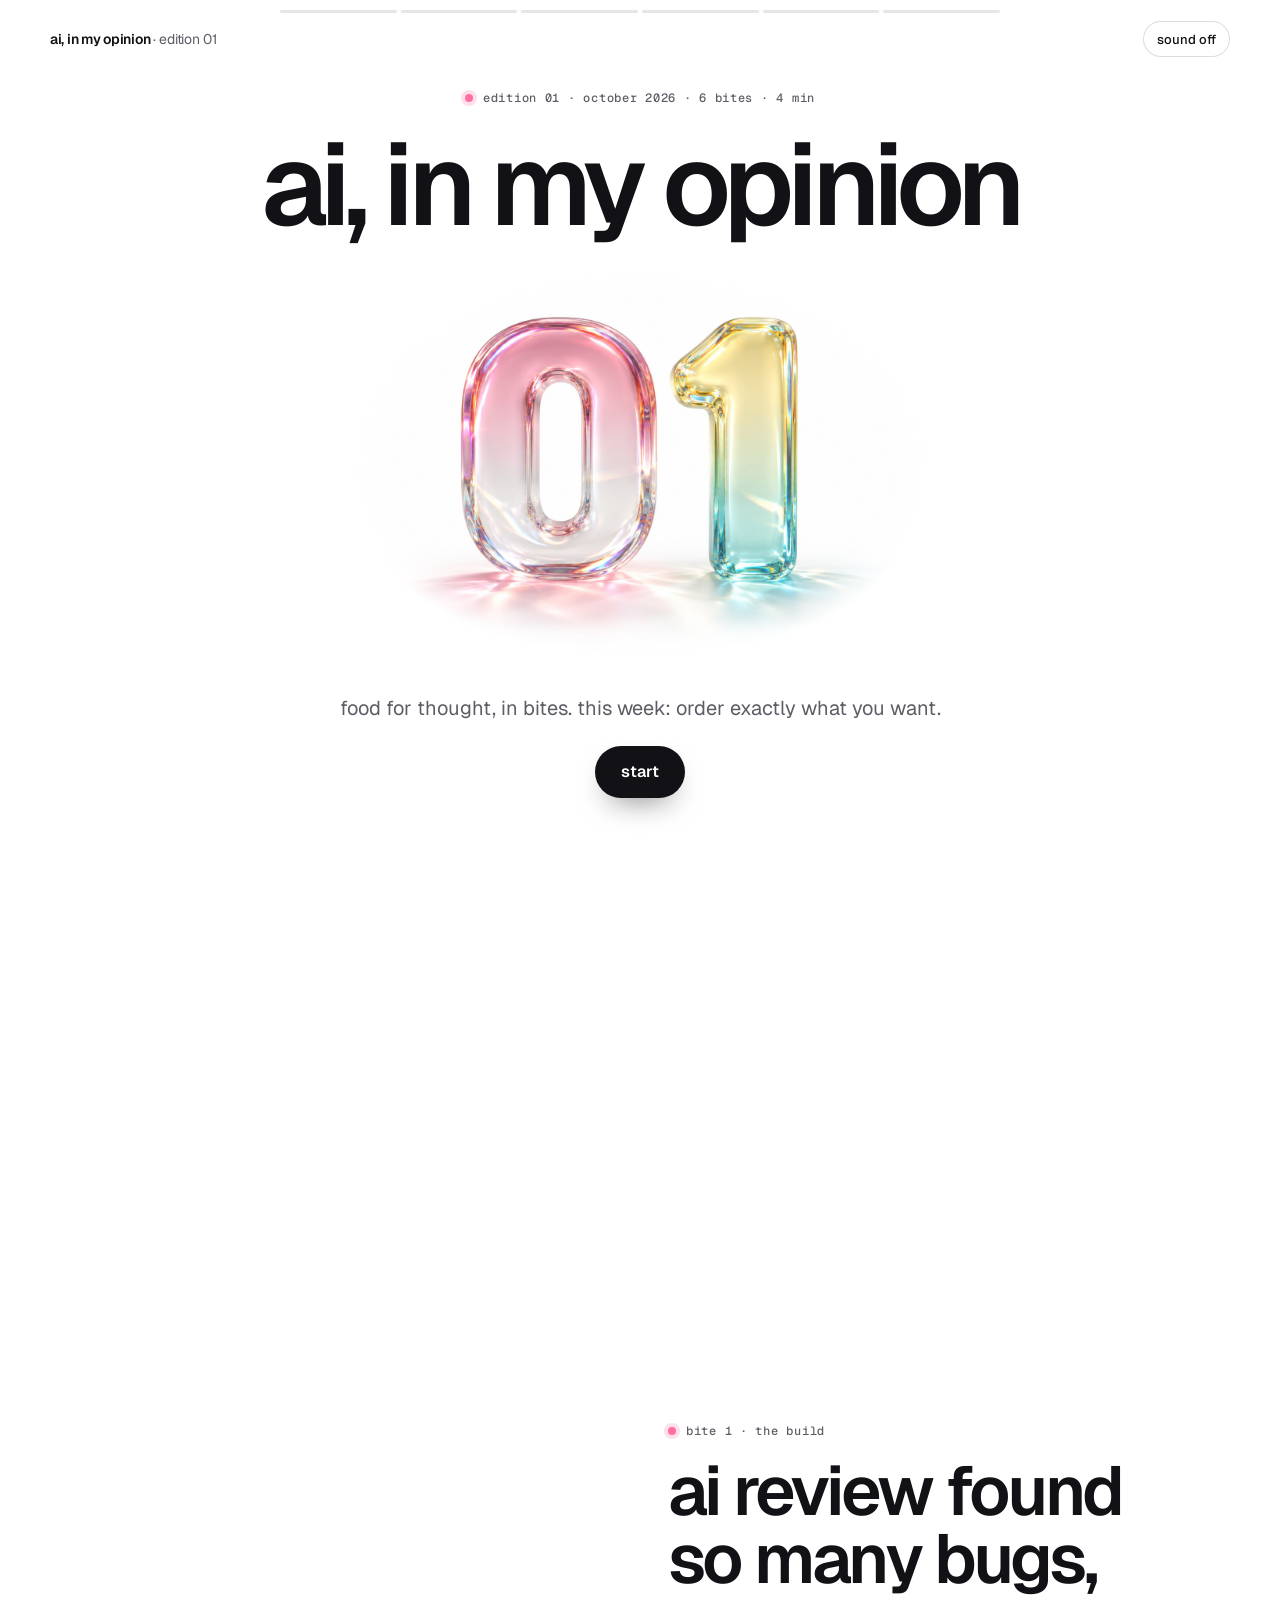
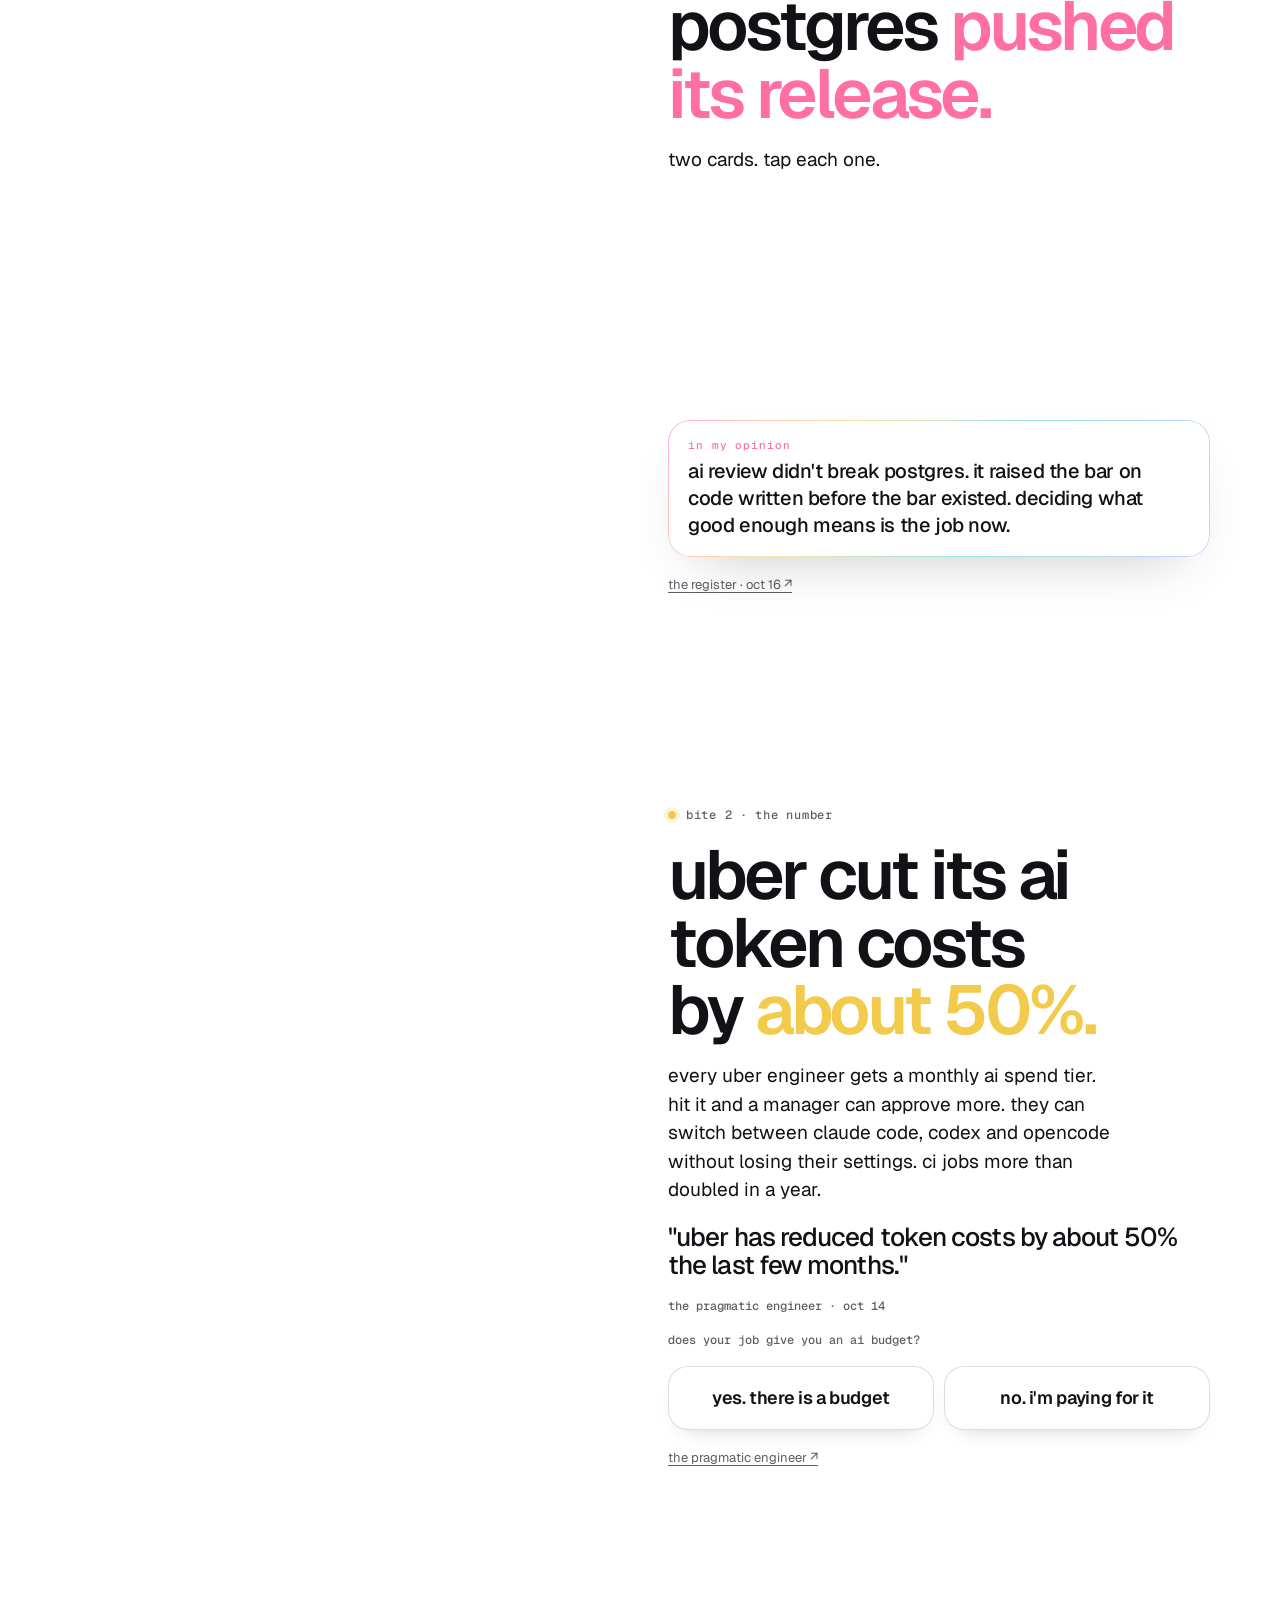
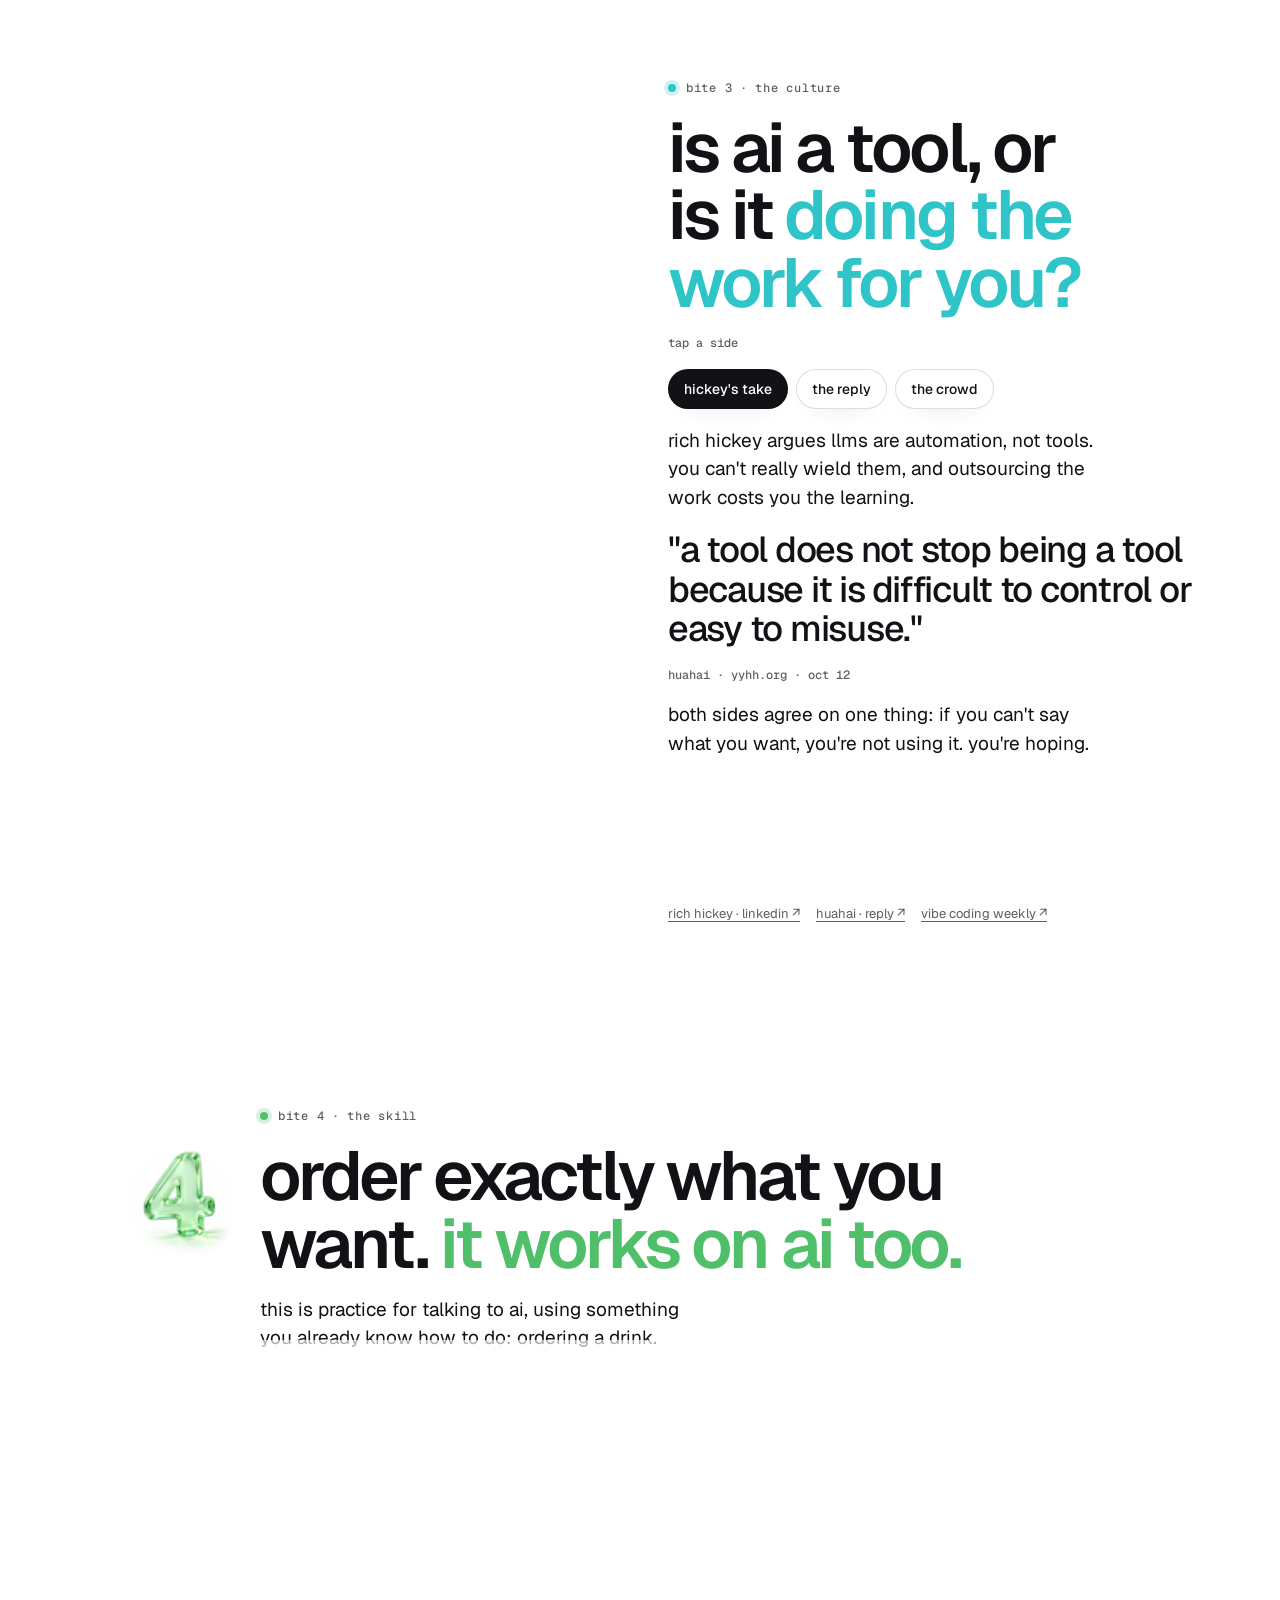
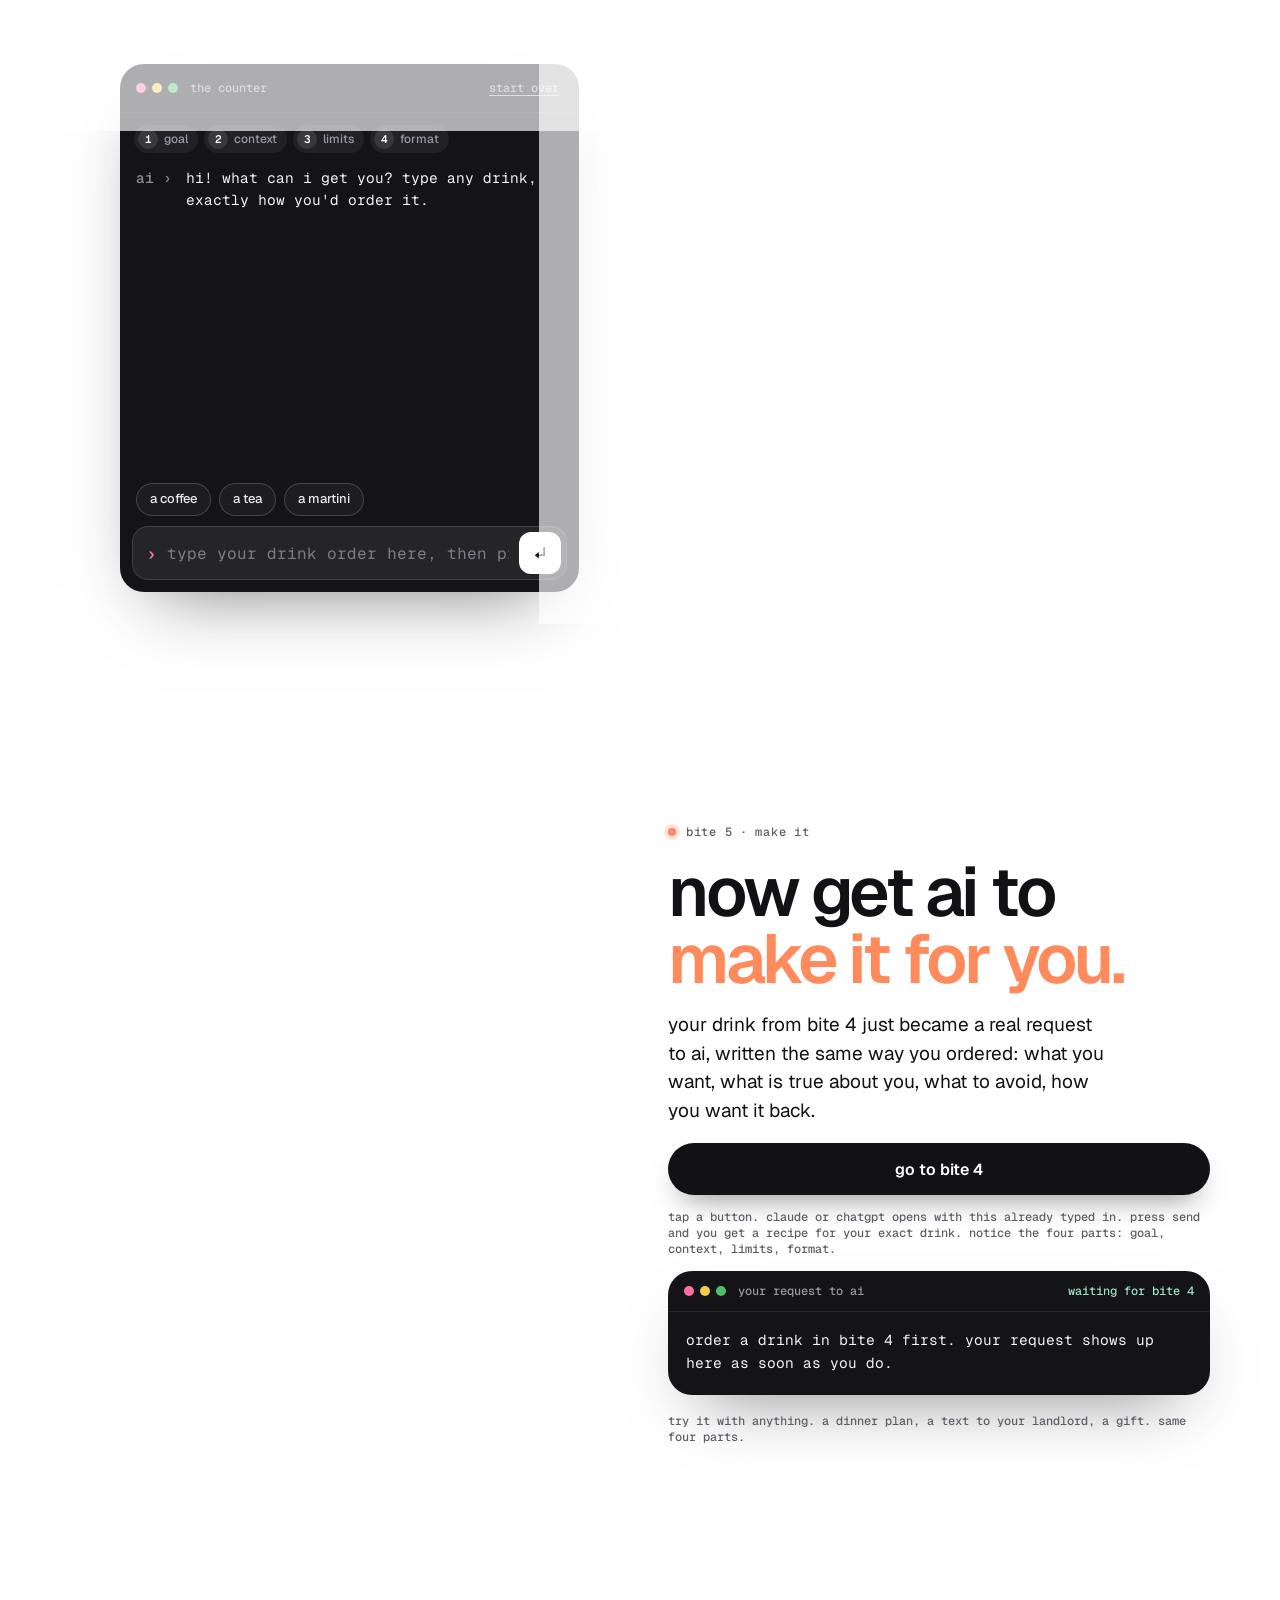
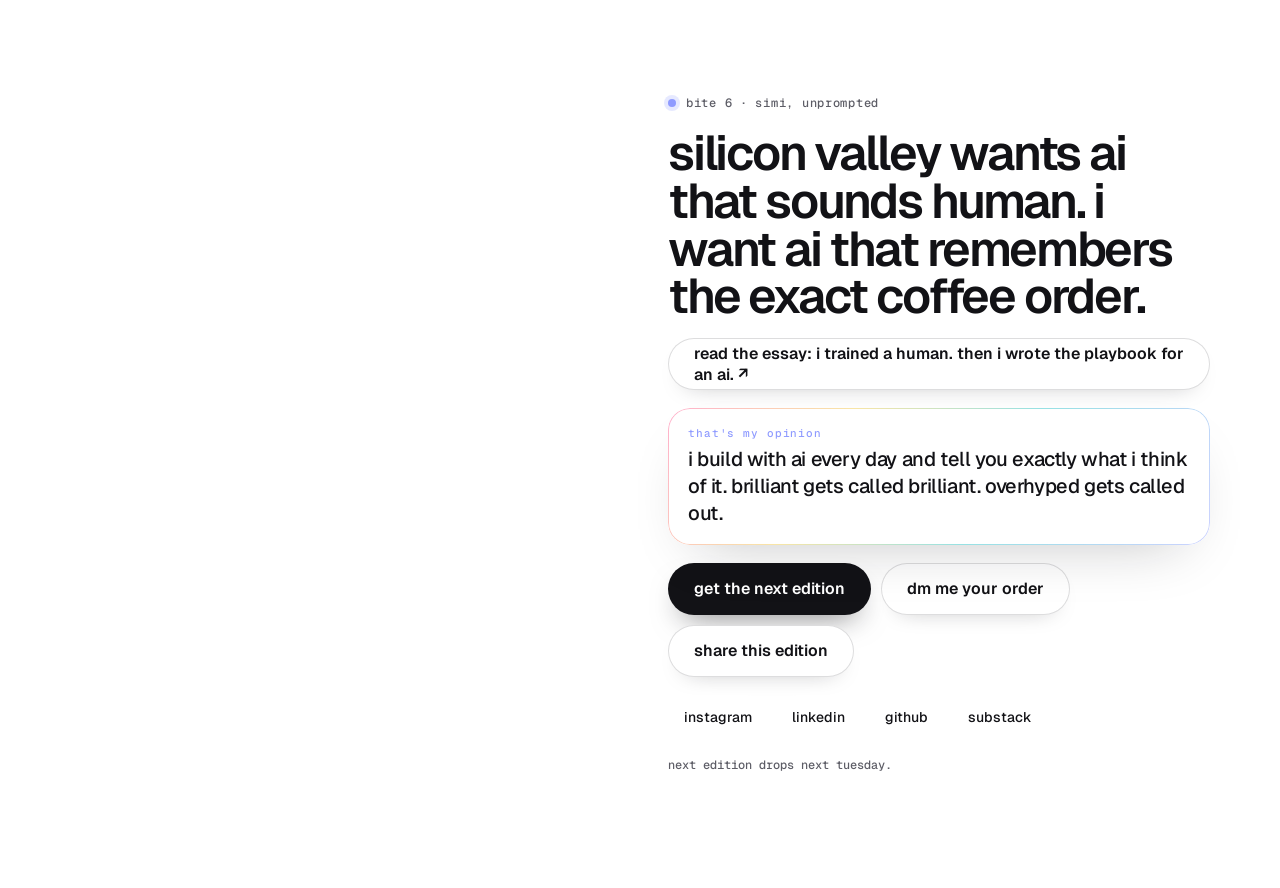
==== 01/index.html @ 68ba80ad "edition 01: new cover, bite 5 waits for your order Claude-Session: https://claude.ai/code/session_01" ====
<!doctype html>
<html lang="en">
<head>
<meta charset="utf-8">
<meta name="viewport" content="width=device-width,initial-scale=1,viewport-fit=cover">
<title>ai, in my opinion · edition 01</title>
<meta name="description" content="food for thought, in bites. an ai edition by simi bharaj. the news worth knowing, plus one skill you can use today.">
<meta name="theme-color" content="#ffffff">
<link rel="preconnect" href="https://fonts.googleapis.com">
<link rel="preconnect" href="https://fonts.gstatic.com" crossorigin>
<link rel="stylesheet" href="https://fonts.googleapis.com/css2?family=Geist:wght@400;500;600;700&family=Geist+Mono:wght@400;500&display=swap">
<link rel="stylesheet" href="bites.css?v=1021d">
<meta property="og:title" content="ai, in my opinion · edition 01">
<meta property="og:description" content="food for thought, in bites. this week: order exactly what you want.">
<meta property="og:image" content="https://simibharaj.github.io/aiimo/01/assets/cover.jpg">
<meta property="og:url" content="https://simibharaj.github.io/aiimo/01/">
<meta name="twitter:card" content="summary_large_image">
<link rel="icon" href="assets/glass-0N.jpg">
</head>
<body>
<div class="light" aria-hidden="true"></div>
<div class="bar">
  <div class="segs" id="segs" aria-hidden="true"></div>
  <div class="top"><a class="brand" href="#cover">ai, in my opinion <span>· edition 01</span></a><button class="chipbtn" id="sound" type="button" aria-pressed="false">sound off</button></div>
</div>
<main id="bites"></main>
<noscript><p style="padding:24px">turn on javascript to use this edition. or read it on <a href="https://aiimo.substack.com">substack</a>.</p></noscript>
<script src="editions/01/edition.js?v=1021d"></script>
<script src="lab.js?v=1021d"></script>
<script src="builder.js?v=1021d"></script>
<script src="term.js?v=1021d"></script>
<script src="bites.js?v=1021d"></script>
</body>
</html>
---- 01/bites.css ----
/* ai, in my opinion · bites
   a white studio. one glass numeral per bite. one idea and one thing to do per screen.
   type is all geist: tight, clean, futuristic. accents come from each numeral's glass color. */
:root{
  --white:#ffffff;--studio:#f6f6f8;--ink:#121216;--muted:#5d5d66;--line:rgba(18,18,22,.1);
  --pink:#ff6fa3;--butter:#f2cb4d;--aqua:#2fc4c8;--mint:#4fbf6a;--peach:#ff8a5c;--holo:#8f9bff;
  --accent:var(--pink);
  --sans:"Geist","Helvetica Neue",-apple-system,Arial,sans-serif;--mono:"Geist Mono",ui-monospace,Menlo,monospace;
  --glass:rgba(255,255,255,.66);
  --edge:linear-gradient(120deg,rgba(255,111,163,.55),rgba(242,203,77,.5) 30%,rgba(47,196,200,.5) 60%,rgba(143,155,255,.45));
  --shadow:0 1px 0 #fff inset,0 24px 60px -30px rgba(18,18,22,.28);
}
*{box-sizing:border-box}
[hidden]{display:none!important}
html{background:var(--white);scroll-snap-type:y proximity;scroll-behavior:smooth}
body{margin:0;background:var(--white);color:var(--ink);font:400 17px/1.55 var(--sans);-webkit-font-smoothing:antialiased;overflow-x:hidden}
h1,h2,h3,p{margin:0}
h1,h2,h3{font-weight:600;letter-spacing:-.045em;line-height:.98;text-wrap:balance}
button,input,textarea{font:inherit;color:inherit}
button{cursor:pointer;-webkit-tap-highlight-color:transparent}
a{color:inherit}
:focus-visible{outline:3px solid var(--accent);outline-offset:3px}
.mono{font-family:var(--mono);font-size:12px;letter-spacing:.02em}

/* ambient light: soft pink and butter that drifts behind everything */
.light{position:fixed;inset:-20vmax;z-index:-1;pointer-events:none;
  background:radial-gradient(30vmax 24vmax at 80% 16%,rgba(255,170,205,.38),transparent 70%),radial-gradient(28vmax 22vmax at 10% 70%,rgba(255,226,140,.34),transparent 70%),radial-gradient(26vmax 20vmax at 60% 96%,rgba(150,230,232,.28),transparent 70%);
  animation:drift 24s ease-in-out infinite alternate}
@keyframes drift{to{transform:translate3d(-3vmax,2vmax,0) rotate(5deg)}}

/* chrome: progress segments, brand, sound */
.bar{position:fixed;z-index:20;top:0;left:0;right:0;padding:10px max(16px,env(safe-area-inset-left,0px)) 0;pointer-events:none}
.segs{display:flex;gap:4px;max-width:720px;margin:0 auto}
.segs i{flex:1;height:3px;border-radius:99px;background:rgba(18,18,22,.1);overflow:hidden}
.segs i b{display:block;height:100%;width:0;background:var(--ink);transition:width .4s}
.top{display:flex;justify-content:space-between;align-items:center;max-width:1180px;margin:8px auto 0;pointer-events:auto}
.brand{font:600 14px var(--sans);letter-spacing:-.02em;text-decoration:none}
.brand span{color:var(--muted);font-weight:400}
.chipbtn{display:inline-flex;align-items:center;gap:8px;min-height:36px;padding:6px 14px;border:0;border-radius:99px;background:var(--glass);box-shadow:var(--shadow);-webkit-backdrop-filter:blur(14px);backdrop-filter:blur(14px);font:500 13px var(--sans)}
.chipbtn[aria-pressed=true]{background:var(--ink);color:#fff}

/* a bite */
.bite{position:relative;min-height:100svh;scroll-snap-align:start;display:grid;grid-template-columns:minmax(0,1fr) minmax(0,1fr);align-items:center;gap:24px 56px;
  max-width:1180px;margin:0 auto;padding:88px max(20px,env(safe-area-inset-left,0px)) 96px}
.bite .obj{position:relative;justify-self:center;width:min(100%,460px);aspect-ratio:1}
.bite .obj img{width:100%;height:100%;object-fit:contain;mix-blend-mode:multiply;transform:translateY(calc(var(--p,0)*-24px)) rotate(calc(var(--p,0)*-3deg));transition:transform .2s linear;animation:bob 6s ease-in-out infinite}
@keyframes bob{50%{translate:0 -10px}}
.bite .copy{display:flex;flex-direction:column;gap:18px;min-width:0}
.tag{display:inline-flex;align-items:center;gap:10px;font:500 12px var(--mono);letter-spacing:.06em;color:var(--muted)}
.tag::before{content:"";width:8px;height:8px;border-radius:50%;background:var(--accent);box-shadow:0 0 0 4px color-mix(in srgb,var(--accent) 22%,transparent)}
.bite h2{font-size:clamp(40px,5.4vw,72px)}
.bite h2 em{font-style:normal;color:var(--accent)}
.say{font-size:19px;line-height:1.5;max-width:34ch}
.take{display:flex;flex-direction:column;gap:6px;padding:18px 20px;border-radius:22px;background:var(--glass);box-shadow:var(--shadow);-webkit-backdrop-filter:blur(16px);backdrop-filter:blur(16px);position:relative}
.take::before{content:"";position:absolute;inset:0;border-radius:inherit;padding:1px;background:var(--edge);-webkit-mask:linear-gradient(#000 0 0) content-box,linear-gradient(#000 0 0);-webkit-mask-composite:xor;mask-composite:exclude;pointer-events:none}
.take small{font:500 11px var(--mono);letter-spacing:.08em;color:var(--accent)}
.take p{font-size:20px;line-height:1.35;font-weight:500;letter-spacing:-.02em}
.src{display:flex;flex-wrap:wrap;gap:4px 16px;font-size:13px;color:var(--muted)}
.src a{color:var(--muted);text-underline-offset:3px}
.go{display:inline-flex;align-items:center;justify-content:center;gap:12px;min-height:52px;padding:0 26px;border:0;border-radius:99px;background:var(--ink);color:#fff;font:600 16px var(--sans);text-decoration:none;box-shadow:0 14px 30px -14px rgba(18,18,22,.6);transition:transform .15s}
.go:active{transform:scale(.97)}
.go.light2{background:var(--glass);color:var(--ink);box-shadow:var(--shadow)}
.row{display:flex;flex-wrap:wrap;gap:10px;align-items:center}
.reveal{opacity:0;transform:translateY(16px);transition:opacity .7s,transform .7s cubic-bezier(.22,1,.36,1)}
.in .reveal{opacity:1;transform:none}
.in .reveal:nth-child(2){transition-delay:.08s}.in .reveal:nth-child(3){transition-delay:.16s}.in .reveal:nth-child(4){transition-delay:.24s}.in .reveal:nth-child(5){transition-delay:.32s}

/* cover */
.cover{grid-template-columns:1fr;justify-items:center;text-align:center;gap:10px;padding-top:84px}
.cover .mast{font-size:clamp(46px,9vw,124px);letter-spacing:-.06em}
.cover .obj{width:min(100%,760px);aspect-ratio:1.5}
.cover .sub{font-size:20px;color:var(--muted)}
.cover .meta{display:flex;gap:16px;justify-content:center;flex-wrap:wrap}

/* interactions */
.cards{display:grid;grid-template-columns:1fr 1fr;gap:12px}
.flip{position:relative;min-height:170px;perspective:900px;border:0;padding:0;background:none;text-align:left}
.flip .f,.flip .b{position:absolute;inset:0;border-radius:22px;padding:18px;display:flex;flex-direction:column;justify-content:space-between;backface-visibility:hidden;transition:transform .6s cubic-bezier(.22,1,.36,1);box-shadow:var(--shadow);background:var(--glass);-webkit-backdrop-filter:blur(14px);backdrop-filter:blur(14px)}
.flip .b{transform:rotateY(180deg);background:#fff}
.flip.on .f{transform:rotateY(-180deg)}.flip.on .b{transform:none}
.flip strong{font-size:22px;letter-spacing:-.03em;line-height:1.05}
.flip small{font:500 12px var(--mono);color:var(--muted)}
.flip .b p{font-size:15px;line-height:1.4}
.flip .b b{font-weight:600}
.hint{font:500 12px var(--mono);color:var(--muted)}
.poll{display:grid;grid-template-columns:1fr 1fr;gap:10px}
.poll button{min-height:64px;border:0;border-radius:20px;background:var(--glass);box-shadow:var(--shadow);font:600 18px var(--sans);letter-spacing:-.02em}
.poll button[aria-pressed=true]{background:var(--ink);color:#fff}
.meter{display:flex;flex-direction:column;gap:10px}
.meter .num{font-size:clamp(64px,9vw,120px);font-weight:600;letter-spacing:-.06em;line-height:.9}
.meter .track{height:14px;border-radius:99px;background:rgba(18,18,22,.08);overflow:hidden}
.meter .track b{display:block;height:100%;width:0;border-radius:99px;background:linear-gradient(90deg,var(--aqua),#9fe8ea);transition:width 1.6s cubic-bezier(.22,1,.36,1)}
.quote{font-size:clamp(26px,3vw,36px);font-weight:500;letter-spacing:-.035em;line-height:1.1}

/* the prompt lab */
.lab{grid-template-columns:1fr;max-width:1080px}
.lab-head{display:grid;grid-template-columns:auto 1fr;gap:20px;align-items:center}
.lab-head .obj{width:120px}
.lab-grid{display:grid;grid-template-columns:minmax(0,1fr) minmax(0,1.05fr);gap:20px;align-items:start}
.scen{display:flex;flex-wrap:wrap;gap:8px}
.scen button{min-height:40px;padding:6px 16px;border:0;border-radius:99px;background:var(--glass);box-shadow:var(--shadow);font:500 14px var(--sans)}
.scen button[aria-pressed=true]{background:var(--ink);color:#fff}
.steps{display:flex;flex-direction:column;gap:10px}
.step{border-radius:22px;background:var(--glass);box-shadow:var(--shadow);padding:16px 18px;display:flex;flex-direction:column;gap:10px;-webkit-backdrop-filter:blur(14px);backdrop-filter:blur(14px);border:1px solid transparent;transition:border-color .3s}
.step.cur{border-color:var(--c)}
.step header{display:flex;align-items:center;gap:12px}
.step .dot{width:30px;height:30px;border-radius:50%;display:grid;place-items:center;font:600 13px var(--mono);background:color-mix(in srgb,var(--c) 25%,#fff);color:var(--ink);flex:none}
.step.done .dot{background:var(--c);color:#fff}
.step h3{font-size:19px;letter-spacing:-.025em;line-height:1.2}
.step .why{font-size:14px;color:var(--muted);line-height:1.45}
.step textarea{width:100%;min-height:62px;resize:vertical;border:1px solid var(--line);border-radius:14px;background:#fff;padding:11px 13px;font:400 15px/1.45 var(--sans)}
.step textarea:focus{outline:2px solid var(--c);border-color:transparent}
.step .acts{display:flex;gap:8px;flex-wrap:wrap}
.mini{min-height:38px;padding:6px 14px;border:0;border-radius:99px;font:500 13px var(--sans);background:rgba(18,18,22,.06)}
.mini.pri{background:var(--ink);color:#fff}
.step.fold .why,.step.fold textarea,.step.fold .acts{display:none}
.step.fold{cursor:pointer}
.step.fold h3::after{content:" · edit";font:400 13px var(--sans);color:var(--muted)}
.preview{position:sticky;top:64px;border-radius:26px;background:#fff;box-shadow:0 30px 70px -36px rgba(18,18,22,.35),0 0 0 1px rgba(18,18,22,.06);overflow:hidden}
.pv-top{display:flex;justify-content:space-between;align-items:center;padding:12px 18px;border-bottom:1px solid var(--line);font:500 12px var(--mono);color:var(--muted)}
.pv-top b{display:inline-flex;gap:6px}
.pv-top b i{width:8px;height:8px;border-radius:50%;background:rgba(18,18,22,.12)}
.pv-top b i.on{background:var(--c)}
.pv-body{padding:18px;display:flex;flex-direction:column;gap:12px;min-height:260px}
.pv-you{align-self:flex-end;max-width:92%;padding:10px 14px;border-radius:18px 18px 4px 18px;background:var(--studio);font-size:14px;line-height:1.45}
.pv-you span{border-radius:4px;padding:0 2px}
.pv-ai{font-size:15px;line-height:1.55}
.pv-ai ul{list-style:none;margin:0;padding:0;display:flex;flex-direction:column;gap:4px}
.pv-ai li{display:grid;grid-template-columns:62px 1fr;gap:10px;padding:6px 0;border-bottom:1px solid var(--line)}
.pv-ai li b{font:500 13px var(--mono)}
.mark{border-radius:4px;padding:0 3px;animation:glow 1.2s ease}
@keyframes glow{from{box-shadow:0 0 0 6px color-mix(in srgb,var(--c) 40%,transparent)}}
.pv-note{font:500 12px var(--mono);color:var(--muted);padding:12px 18px;border-top:1px solid var(--line);background:var(--studio)}
.formula{display:grid;grid-template-columns:repeat(4,1fr);gap:8px}
.formula div{border-radius:18px;padding:14px;background:color-mix(in srgb,var(--c) 18%,#fff);display:flex;flex-direction:column;gap:4px}
.formula b{font-size:17px;letter-spacing:-.02em}
.formula span{font-size:13px;color:var(--muted);line-height:1.35}
.takeaway{display:flex;flex-direction:column;gap:14px;padding:22px;border-radius:26px;background:var(--glass);box-shadow:var(--shadow)}
.takeaway h3{font-size:28px}

/* sheet: the full planner opens over everything */
.sheet{position:fixed;inset:0;z-index:50;background:rgba(246,246,248,.92);-webkit-backdrop-filter:blur(20px);backdrop-filter:blur(20px);overflow:auto;padding:16px max(12px,env(safe-area-inset-left,0px)) 40px;display:none}
.sheet.open{display:block}
.sheet-top{position:sticky;top:0;z-index:2;display:flex;justify-content:space-between;align-items:center;max-width:1180px;margin:0 auto 12px;padding:6px 0}
.sheet .studio-section,.sheet .collection-section{max-width:1180px;margin:0 auto}

/* sign-off */
.socials{display:flex;gap:8px;flex-wrap:wrap}
.socials a{min-height:44px;display:inline-flex;align-items:center;padding:0 16px;border-radius:99px;background:var(--glass);box-shadow:var(--shadow);text-decoration:none;font:500 14px var(--sans)}

/* phone */
@media (max-width:860px){
  .bite{grid-template-columns:1fr;gap:14px;padding-top:70px;align-content:start}
  .bite .obj{width:min(64vw,300px)}
  .bite h2{font-size:clamp(36px,11vw,52px)}
  .cover .obj{width:min(100%,520px)}
  .cover .mast{font-size:clamp(40px,12.5vw,64px)}
  .lab-grid{grid-template-columns:1fr}
  .lab-head .obj{width:84px}
  .preview{top:56px;z-index:5}
  .pv-body{min-height:0;max-height:38svh;overflow:auto}
  .formula{grid-template-columns:1fr 1fr}
}
@media (prefers-reduced-motion:reduce){.light,.bite .obj img{animation:none}.reveal{opacity:1;transform:none;transition:none}html{scroll-behavior:auto}}

/* the planner inside the sheet: same engine, glass skin, no serif */
.sheet{--paper:#fff;--canvas:transparent;--ink:#121216;--muted:#5d5d66;--line:rgba(18,18,22,.1);--pink:#e2457f;--tint:#ffe3ee;--serif:"Geist","Helvetica Neue",Arial,sans-serif;--sans:"Geist","Helvetica Neue",Arial,sans-serif;--mono:"Geist Mono",ui-monospace,monospace}
.sheet .studio-heading{border-top:0;padding:8px 0 18px}
.sheet .studio-heading h2{font-weight:600;letter-spacing:-.045em}
.sheet .studio-surface{border:0;border-radius:28px;background:var(--glass);box-shadow:var(--shadow)}
.sheet .studio-toolbar{background:transparent;border-bottom:1px solid var(--line)}
.sheet .editor{background:rgba(255,255,255,.45);border-right:1px solid var(--line)}
.sheet .plan-paper{border:0;border-radius:22px;box-shadow:0 24px 50px -30px rgba(18,18,22,.3)}
.sheet .plan-paper h3,.sheet .paper-mark{font-weight:600;letter-spacing:-.045em}
.sheet .instruction-bar p{font-style:normal;font-weight:500}
.sheet .button,.sheet .buffer-options,.sheet .comparison-switch,.sheet .buffer-options button,.sheet .comparison-switch button{border-radius:99px}
.sheet .field input,.sheet .task-fieldset input:not([type=checkbox]){border-radius:12px}
.sheet .task-fieldset{border-radius:16px;border-color:rgba(18,18,22,.08)}
.sheet .time-segment{background:linear-gradient(90deg,#ff8ab3,#e2457f);border-radius:99px}
.sheet .time-segment.empty{background:#fff0c2}
.sheet .collection-heading h2{font-weight:600;letter-spacing:-.045em}
.sheet .collection-empty,.sheet .saved-tool{border-radius:20px;background:var(--glass);padding:18px;border:0;box-shadow:var(--shadow);margin-bottom:10px}
.sheet .editor-return{display:none}

/* round 2: clearer secondary buttons, roomier cards, a cover that fits */
.go.light2,.poll button,.scen button,.chipbtn{box-shadow:inset 0 0 0 1px rgba(18,18,22,.14),0 10px 24px -18px rgba(18,18,22,.4)}
.go.light2{background:#fff}
.flip{min-height:210px}
.cover .obj{width:min(100%,600px);max-height:50svh}
#b6 h2{font-size:clamp(34px,3.8vw,52px)}
@media (max-width:860px){.cards{grid-template-columns:1fr}.flip{min-height:150px}.cover .obj{max-height:40svh}#b6 h2{font-size:clamp(32px,9vw,44px)}}
.bite .obj img{-webkit-mask-image:radial-gradient(closest-side,#000 78%,transparent 100%);mask-image:radial-gradient(closest-side,#000 78%,transparent 100%)}
.cover .obj img{-webkit-mask-image:radial-gradient(50% 50% at 50% 50%,#000 82%,transparent 100%);mask-image:radial-gradient(50% 50% at 50% 50%,#000 82%,transparent 100%)}
/* bite 5 builder */
.builder{display:flex;flex-direction:column;gap:12px}
.b-fields{display:grid;gap:10px}
.b-field{display:flex;flex-direction:column;gap:6px;font:500 13px var(--sans);color:var(--muted)}
.b-field textarea{width:100%;min-height:52px;resize:vertical;border:1px solid var(--line);border-radius:14px;background:#fff;padding:10px 12px;font:400 15px/1.45 var(--sans);color:var(--ink)}
.b-field textarea:focus{outline:2px solid var(--accent);border-color:transparent}
.b-out{border-radius:20px;background:#fff;box-shadow:0 24px 50px -30px rgba(18,18,22,.35),0 0 0 1px rgba(18,18,22,.06);overflow:hidden}
.b-out pre{margin:0;padding:16px 18px;white-space:pre-wrap;overflow-wrap:anywhere;font:400 14px/1.6 var(--mono);color:var(--ink);max-height:260px;overflow:auto}
#b5 .copy{max-width:600px}
/* open now: time-sensitive opportunities, shown right after the cover */
.opennow{display:flex;flex-direction:column;gap:16px;align-items:center;padding:24px 16px 56px;position:relative;z-index:1}
.oncard{width:min(760px,100%);display:flex;flex-direction:column;gap:12px;padding:24px 26px;border-radius:26px;background:var(--glass);box-shadow:var(--shadow);-webkit-backdrop-filter:blur(16px);backdrop-filter:blur(16px);border:1.5px solid rgba(255,111,163,.45);--accent:#e8457f}
.oncard .tag{font:500 12px var(--mono);letter-spacing:.08em;color:#c22a63}
.oncard h3{font-size:clamp(24px,3.2vw,34px);line-height:1.08;font-weight:600;letter-spacing:-.03em}
.oncard h3 em{font-style:normal;color:#e8457f}
.oncard p{font-size:17px;line-height:1.5}
.oncard .row{display:flex;flex-wrap:wrap;gap:10px}

/* bite 4 terminal: type, watch the preview change */
.tgrid{display:grid;grid-template-columns:minmax(0,.9fr) minmax(0,1.1fr);gap:20px;align-items:start}
.tpv{position:sticky;top:64px;border-radius:26px;background:var(--glass);box-shadow:var(--shadow);-webkit-backdrop-filter:blur(16px);backdrop-filter:blur(16px);overflow:hidden;order:2}
.tpv .pv-top b i.on{background:var(--c)}
.tscreen{margin:16px auto 6px;width:min(300px,86%);height:540px;border-radius:34px;padding:10px;background:#141418;box-shadow:0 30px 60px -30px rgba(18,18,22,.55),inset 0 0 0 1.5px rgba(255,255,255,.12)}
.tscreen.post{width:min(340px,90%);height:auto;border-radius:22px;padding:0;background:#fff;box-shadow:0 30px 60px -30px rgba(18,18,22,.45),0 0 0 1px rgba(18,18,22,.08)}
.tview{height:100%;border-radius:26px;overflow:hidden;background:#fff}
.tscreen.post .tview{border-radius:22px}
.tview.flash{animation:tflash .7s ease}
@keyframes tflash{0%{filter:brightness(1.35) saturate(1.4);transform:scale(.985)}100%{filter:none;transform:none}}
.tnote{padding:4px 20px 18px;font:500 13px/1.5 var(--mono);color:var(--muted);min-height:44px;text-align:center}
mark.hl{background:none;color:inherit;box-shadow:inset 0 -.42em 0 color-mix(in srgb,var(--c) 45%,transparent);border-radius:2px;padding:0 1px}
.term{border-radius:24px;background:#141418;color:#e9e9ee;box-shadow:0 30px 70px -34px rgba(18,18,22,.6);overflow:hidden;display:flex;flex-direction:column;order:1}
.term-top{display:flex;align-items:center;gap:12px;padding:12px 16px;border-bottom:1px solid rgba(255,255,255,.08);font:500 12px var(--mono);color:#9a9aa6}
.term-top>span:nth-child(2){flex:1;min-width:0;overflow:hidden;text-overflow:ellipsis;white-space:nowrap}
.lights{display:flex;gap:6px}.lights i{width:10px;height:10px;border-radius:50%;background:#ff6fa3}.lights i:nth-child(2){background:#f2cb4d}.lights i:nth-child(3){background:#4fbf6a}
.term-reset{border:0;background:none;color:#9a9aa6;font:500 12px var(--mono);text-decoration:underline;text-underline-offset:3px;padding:4px}
.rail{display:flex;gap:6px;margin:0;padding:12px 14px 0;list-style:none;flex-wrap:wrap}
.rail li{display:flex;align-items:center;gap:6px;padding:4px 10px 4px 4px;border-radius:99px;background:rgba(255,255,255,.06);font:500 12px var(--sans);color:#9a9aa6;transition:background .3s,color .3s}
.rail li span{width:20px;height:20px;border-radius:50%;display:grid;place-items:center;font:600 11px var(--mono);background:rgba(255,255,255,.1);color:#fff}
.rail li.now{color:#fff;box-shadow:inset 0 0 0 1.5px var(--c)}
.rail li.on{color:#141418;background:var(--c)}.rail li.on span{background:rgba(0,0,0,.18)}
.log{height:330px;overflow-y:auto;padding:14px 16px;display:flex;flex-direction:column;gap:10px;font:400 14.5px/1.5 var(--mono);scroll-behavior:smooth}
.ln{display:grid;grid-template-columns:44px 1fr;gap:6px}
.ln b{font-weight:500;color:#8f8f9a}
.ln.ai span{color:#f4f4f7}.ln.you span{color:#9be6c0}
.sugs{display:flex;flex-wrap:wrap;gap:8px;padding:0 16px 10px}
.sugs button{border:1px solid rgba(255,255,255,.18);background:rgba(255,255,255,.04);color:#e9e9ee;border-radius:99px;padding:7px 13px;font:500 13px/1.3 var(--sans);text-align:left}
.sugs button:hover{background:rgba(255,255,255,.12)}
.tin{display:flex;align-items:center;gap:10px;margin:0 12px 12px;padding:6px 6px 6px 14px;border-radius:16px;background:rgba(255,255,255,.07);box-shadow:inset 0 0 0 1px rgba(255,255,255,.12)}
.tin span{font:600 18px var(--mono);color:#ff6fa3}
.tin input{flex:1;min-width:0;border:0;background:none;color:#fff;font:400 16px var(--mono);padding:10px 0;outline:none}
.tin input::placeholder{color:#7d7d88}
.tin button{width:42px;height:42px;border:0;border-radius:12px;background:#fff;color:#141418;font:600 18px var(--sans)}
.tdone{margin-top:20px;display:flex;flex-direction:column;gap:14px;padding:22px;border-radius:26px;background:var(--glass);box-shadow:var(--shadow);-webkit-backdrop-filter:blur(16px);backdrop-filter:blur(16px)}
.tdone h3{font-size:clamp(26px,3vw,34px)}
.formula{display:grid;grid-template-columns:repeat(4,1fr);gap:10px}
.formula div{padding:12px 14px;border-radius:16px;background:color-mix(in srgb,var(--c) 22%,#fff);display:flex;flex-direction:column;gap:4px}
.formula b{font-weight:600;font-size:15px}.formula span{font-size:13px;color:var(--muted);line-height:1.4}
.ba{display:grid;grid-template-columns:1fr 1fr;gap:16px}
.ba small{display:block;text-align:center;font:500 12px var(--mono);color:var(--muted)}
.ba .tscreen{height:440px;width:min(260px,100%)}
.ba .tscreen.post{height:auto}

/* phone site mock (edition 02) */
.site{--bg:#f2f2f4;--fg:#3a3a40;--ac:#9a9aa4;height:100%;background:var(--bg);color:var(--fg);font:400 12px/1.4 var(--sans);display:flex;flex-direction:column;overflow:hidden;transition:background .5s,color .5s}
.site nav{display:flex;justify-content:space-between;align-items:center;padding:16px 16px 10px;font-weight:600;font-size:13px}
.site nav i{display:flex;gap:3px;flex-direction:column}.site nav i::before,.site nav i::after{content:"";width:16px;height:2px;background:currentColor;opacity:.6}
.site .hero{padding:14px 16px 6px;display:flex;flex-direction:column;gap:10px}
.site h4{margin:0;font-size:25px;line-height:1.02;letter-spacing:-.04em;font-weight:600}
.site .hero p{opacity:.75;font-size:12.5px}
.site .cta{align-self:flex-start;padding:10px 16px;border-radius:99px;background:var(--ac);color:var(--bg);font-weight:600;font-size:12px}
.site .img{margin:12px 16px;height:150px;border-radius:18px;background:radial-gradient(60% 70% at 30% 30%,color-mix(in srgb,var(--ac) 70%,#fff),transparent),radial-gradient(60% 60% at 75% 70%,color-mix(in srgb,var(--ac) 90%,#000 10%),transparent),color-mix(in srgb,var(--ac) 25%,var(--bg))}
.site .tiles{display:grid;grid-template-columns:1fr 1fr;gap:8px;padding:0 16px}
.site .tiles div{padding:10px;border-radius:12px;background:color-mix(in srgb,var(--fg) 7%,transparent);font-size:11px}
.site .tiles b{display:block;font-size:12px;margin-bottom:2px}
.site.generic h4{font-weight:500}.site.generic .img{filter:grayscale(1)}
.site.bold h4{font-size:30px;font-weight:700;text-transform:lowercase}
.site.luxe h4{font-weight:400;letter-spacing:-.02em}.site.luxe nav{letter-spacing:.2em;text-transform:uppercase;font-size:11px}
.site .built{margin:12px 16px 0;font:500 10px var(--mono);opacity:.6}

/* instagram post mock (edition 03) */
.post-m{font:400 13px/1.45 var(--sans);color:#121216}
.post-m header{display:flex;align-items:center;gap:10px;padding:10px 12px;font-weight:600;font-size:13px}
.post-m header i{width:28px;height:28px;border-radius:50%;background:conic-gradient(#ff6fa3,#f2cb4d,#2fc4c8,#ff6fa3);padding:2px}
.post-m header i::after{content:"";display:block;width:100%;height:100%;border-radius:50%;background:#fff}
.post-m .sq{aspect-ratio:1;display:grid;place-items:center;background:radial-gradient(55% 55% at 40% 40%,#ffe7b0,transparent),radial-gradient(50% 50% at 70% 70%,#ffc2d6,transparent),#f7efe6;position:relative}
.post-m .sq strong{font:600 26px var(--sans);letter-spacing:-.04em;color:#3a2f2a;text-align:center;padding:0 20px}
.post-m .acts{display:flex;gap:14px;padding:10px 12px 4px}.post-m .acts i{width:20px;height:20px;border-radius:6px;border:2px solid #121216}
.post-m .cap{padding:2px 12px 14px}
.post-m .cap b{margin-right:6px}
.checks{position:absolute;left:10px;right:10px;bottom:10px;display:flex;flex-wrap:wrap;gap:6px}
.checks span{padding:5px 10px;border-radius:99px;background:rgba(255,255,255,.88);font:500 11px var(--mono);color:#1f7a3a;box-shadow:0 6px 16px -8px rgba(0,0,0,.3)}

/* bite 5 take it with you */
.take5{display:flex;flex-direction:column;gap:14px}
.take5 .term-top>span:last-child{color:#9be6c0}
pre.t5{margin:0;padding:16px 18px 20px;white-space:pre-wrap;font:400 14.5px/1.6 var(--mono);color:#f4f4f7;max-height:320px;overflow:auto}

@media (max-width:860px){
  .tgrid{grid-template-columns:1fr;gap:14px}
  .tpv{order:1;position:sticky;top:52px;z-index:3}
  .term{order:2}
  .tscreen{height:250px;width:min(250px,80%);margin-top:10px}
  .tscreen.post{width:min(250px,80%);max-height:300px;overflow:hidden}
  .tnote{min-height:0;padding-bottom:12px;font-size:12px}
  .log{height:240px}
  .formula{grid-template-columns:1fr 1fr}
  .ba{grid-template-columns:1fr 1fr;gap:8px}.ba .tscreen{height:300px}
}
.ba{grid-template-columns:minmax(0,1fr) minmax(0,1fr)}.tgrid>*,.lab-head .copy,#lab{min-width:0}
.post-m .cap{font-size:14.5px;line-height:1.5}

/* coffee cup mock (edition 01) */
.tscreen.cup{width:min(420px,94%);height:auto;border-radius:24px;padding:0;background:#fbf8f4;box-shadow:0 30px 60px -30px rgba(18,18,22,.4),0 0 0 1px rgba(18,18,22,.06)}
.tscreen.cup .tview{border-radius:24px;background:#fbf8f4}
.cupm{display:grid;grid-template-columns:auto 1fr;gap:18px;align-items:end;padding:26px 22px 22px;min-height:320px}
.cupwrap{position:relative;display:flex;flex-direction:column;align-items:center;justify-content:flex-end;height:260px;transition:transform .5s}
.cupwrap.s-tall .cup{width:92px;height:130px}.cupwrap.s-grande .cup{width:104px;height:160px}.cupwrap.s-venti .cup{width:118px;height:200px}
.cup{position:relative;border-radius:6px 6px 22px 22px;background:#fff;box-shadow:inset 0 0 0 2px rgba(18,18,22,.12),0 20px 30px -18px rgba(18,18,22,.35);clip-path:polygon(0 0,100% 0,90% 100%,10% 100%);overflow:hidden;transition:width .5s,height .5s}
.cup.clear{background:rgba(255,255,255,.35)}
.cup .lid{position:absolute;z-index:3;top:0;left:-4px;right:-4px;height:14px;background:#f1ece6;border-bottom:2px solid rgba(18,18,22,.1)}
.cup.empty .lid{opacity:.5}
.liq{position:absolute;left:0;right:0;bottom:0;top:22%;background:var(--liq);transition:background .6s;display:flex;flex-direction:column;justify-content:flex-start}
.foam{height:34px;background:var(--foam);box-shadow:inset 0 -6px 10px -6px rgba(0,0,0,.15)}
.topper{height:10px;background:radial-gradient(circle,#fff 30%,transparent 32%) 0 0/8px 8px,#efe6d6}
.ice{position:absolute;inset:18% 10% auto;display:flex;flex-wrap:wrap;gap:6px;justify-content:center}
.ice i{width:22px;height:22px;border-radius:5px;background:rgba(255,255,255,.55);box-shadow:inset 0 0 0 1px rgba(255,255,255,.8)}
.cup .name{position:absolute;z-index:4;left:0;right:0;bottom:22%;text-align:center;font:600 13px var(--sans);color:#2b2b30;transform:rotate(-6deg)}
.steam{display:flex;gap:10px;height:34px;margin-bottom:4px}
.steam i{width:4px;height:30px;border-radius:4px;background:linear-gradient(transparent,rgba(18,18,22,.18));animation:steam 2.4s ease-in-out infinite}
.steam i:nth-child(2){animation-delay:.5s}.steam i:nth-child(3){animation-delay:1s}
@keyframes steam{50%{transform:translateY(-6px) scaleY(.8);opacity:.5}}
.ticket{align-self:center;background:#fff;border-radius:12px;padding:14px 16px;box-shadow:0 14px 30px -18px rgba(18,18,22,.4);font:400 13px/1.5 var(--mono);color:#2b2b30;border-top:3px dashed rgba(18,18,22,.12)}
.ticket b{display:block;font:500 11px var(--mono);letter-spacing:.08em;color:#8a8a94;margin-bottom:6px}
.ticket ul{margin:0;padding-left:16px;display:flex;flex-direction:column;gap:4px}
.ba .tscreen.cup{height:auto;width:100%}.ba .cupm{grid-template-columns:1fr;justify-items:center;padding:16px 12px;min-height:0}.ba .cupwrap{height:220px}.ba .ticket{width:100%;font-size:11.5px}
@media (max-width:860px){.tscreen.cup{width:min(360px,94%);max-height:none}.cupm{padding:14px;min-height:0;gap:12px}.cupwrap{height:210px}.cupwrap.s-venti .cup{width:100px;height:168px}.cupwrap.s-grande .cup{width:90px;height:138px}.cupwrap.s-tall .cup{width:80px;height:112px}.ticket{font-size:12px;padding:10px 12px}}
@media (prefers-reduced-motion:reduce){.steam i{animation:none}}
.tscreen.cup,.tscreen.cup .tview{background:transparent;box-shadow:none}
.cupm{grid-template-columns:auto minmax(0,1fr);align-items:center;min-height:360px}
.cupwrap{height:320px;width:170px}
.cupwrap.s-tall .cup{width:110px;height:160px}.cupwrap.s-grande .cup{width:128px;height:200px}.cupwrap.s-venti .cup{width:146px;height:250px}
.cup{background:linear-gradient(90deg,rgba(255,255,255,.95),#fff 40%,rgba(240,236,230,.95));box-shadow:inset 0 0 0 2px rgba(18,18,22,.1),0 26px 40px -22px rgba(18,18,22,.45)}
.cupwrap::after{content:"";position:absolute;bottom:-6px;width:120%;height:14px;border-radius:50%;background:radial-gradient(rgba(18,18,22,.18),transparent 70%)}
@media (max-width:860px){.cupm{min-height:0}.cupwrap{height:200px;width:110px}.cupwrap.s-venti .cup{width:96px;height:168px}.cupwrap.s-grande .cup{width:86px;height:138px}.cupwrap.s-tall .cup{width:76px;height:112px}}
.ba .cupwrap{height:250px;width:auto}

/* plain-language instructions above the terminal */
.howto{margin:0 0 18px;padding:18px 22px;border-radius:22px;background:var(--glass);box-shadow:var(--shadow);-webkit-backdrop-filter:blur(14px);backdrop-filter:blur(14px)}
.howto b{display:block;font:600 13px var(--mono);letter-spacing:.06em;color:var(--muted);margin-bottom:8px}
.howto ol{margin:0;padding-left:22px;display:flex;flex-direction:column;gap:6px;font-size:17px;line-height:1.45}
.howto p{margin-top:12px;font-size:16px;color:var(--muted)}

/* drink vessels: coffee cups by type, plus glassware for tea and the bar */
.cup.k-iced,.cup.k-blended{background:linear-gradient(90deg,rgba(255,255,255,.55),rgba(255,255,255,.25) 50%,rgba(255,255,255,.5));box-shadow:inset 0 0 0 2px rgba(18,18,22,.12)}
.cup.k-blended .lid{height:30px;top:-14px;border-radius:50% 50% 0 0;background:rgba(255,255,255,.55);border:2px solid rgba(18,18,22,.12)}
.cup.k-blended{overflow:visible;clip-path:none;border-radius:4px 4px 22px 22px}
.cup.k-blended .liq{top:14%;background:radial-gradient(circle at 30% 40%,rgba(255,255,255,.35) 0 2px,transparent 3px) 0 0/10px 10px,var(--liq)}
.cup.k-hot .sleeve{position:absolute;z-index:2;left:0;right:0;top:42%;height:22%;background:#c99a6b;opacity:.92}
.cup.k-mini{width:70px!important;height:62px!important;border-radius:4px 4px 26px 26px;clip-path:none}
.cup.k-mini .lid{display:none}
.cupwrap.k-mini::after{bottom:-4px;width:150%;height:10px;background:#efe9e2;border-radius:50%}
.cupwrap .straw{position:absolute;z-index:0;bottom:55%;left:55%;width:7px;height:62%;background:#2a7a4b;border-radius:4px;transform:rotate(9deg)}
.whip{height:34px;margin-top:-14px;background:radial-gradient(circle at 25% 70%,#fff 0 12px,transparent 13px),radial-gradient(circle at 55% 45%,#fffdf8 0 15px,transparent 16px),radial-gradient(circle at 80% 70%,#fff 0 12px,transparent 13px);position:relative}
.whip .dz,.dzline{position:absolute;inset:6px 10%;background:repeating-linear-gradient(115deg,transparent 0 7px,#b0783f 7px 9px);opacity:.85}
.dzline{position:relative;height:10px;inset:auto}
.glass{position:relative;display:flex;flex-direction:column;align-items:center}
.glass .liq{position:absolute;left:0;right:0;bottom:0;background:var(--liq);transition:background .5s}
.g-martini .bowl{position:relative;width:150px;height:96px;clip-path:polygon(0 0,100% 0,52% 100%,48% 100%);background:linear-gradient(90deg,rgba(255,255,255,.6),rgba(230,236,240,.55));box-shadow:inset 0 0 0 2px rgba(18,18,22,.12)}
.g-martini .bowl .liq{top:14%;clip-path:polygon(0 0,100% 0,52% 100%,48% 100%)}
.glass .stem{width:4px;height:70px;background:rgba(18,18,22,.18)}
.glass .foot{width:76px;height:6px;border-radius:50%;background:rgba(18,18,22,.18)}
.g-martini .pick{position:absolute;top:-6px;left:30px;width:92px;height:3px;background:#8a6a3a;transform:rotate(28deg);transform-origin:left;display:flex;gap:4px;align-items:center;padding-left:26px}
.g-martini .olive{display:block;width:16px;height:13px;border-radius:50%;background:radial-gradient(circle at 40% 45%,#c8463c 0 3px,#6f8a2a 4px);box-shadow:0 1px 2px rgba(0,0,0,.25)}
.g-martini .peel,.glass .slice{position:absolute;top:2px;right:10px;width:30px;height:12px;border-radius:12px;background:#f2d24a;transform:rotate(-20deg)}
.glass .slice.lime{background:#9ccc4a}.glass .slice.cherry{width:14px;height:14px;background:#b0122a}
.g-wine .bowl{position:relative;width:96px;height:118px;border-radius:12px 12px 48px 48px;background:rgba(255,255,255,.45);box-shadow:inset 0 0 0 2px rgba(18,18,22,.12);overflow:hidden}
.g-wine .bowl .liq{top:48%}
.g-flute .bowl{position:relative;width:46px;height:150px;border-radius:6px 6px 22px 22px;background:rgba(255,255,255,.45);box-shadow:inset 0 0 0 2px rgba(18,18,22,.12);overflow:hidden}
.g-flute .bowl .liq{top:18%}
.g-flute .bub{position:absolute;width:4px;height:4px;border-radius:50%;background:rgba(255,255,255,.9);left:40%;bottom:20%}
.g-flute .bub:nth-child(2){left:55%;bottom:45%}.g-flute .bub:nth-child(3){left:35%;bottom:65%}
.g-rocks .body,.g-highball .body,.g-pint .body,.g-mug .body{position:relative;overflow:hidden;background:rgba(255,255,255,.45);box-shadow:inset 0 0 0 2px rgba(18,18,22,.12)}
.g-rocks .body{width:118px;height:96px;border-radius:6px 6px 12px 12px}.g-rocks .body .liq{top:32%}
.g-highball .body{width:88px;height:200px;border-radius:6px 6px 12px 12px}.g-highball .body .liq{top:14%}
.g-pint .body{width:104px;height:200px;border-radius:4px 4px 14px 14px;clip-path:polygon(0 0,100% 0,90% 100%,10% 100%)}.g-pint .body .liq{top:8%}
.g-pint .head{height:28px;background:#fbf4e2}
.glass.rim .body{box-shadow:inset 0 0 0 2px rgba(18,18,22,.12),0 -4px 0 -1px #fafafa,0 -5px 0 0 rgba(18,18,22,.15)}
.glass .ice{inset:auto 8% 16% 8%}
.g-highball .straw{position:absolute;bottom:40%;left:58%;width:6px;height:80%;background:#e8457f;border-radius:4px;transform:rotate(8deg)}
.g-mug .body{width:112px;height:108px;border-radius:8px 8px 22px 22px;background:#fff;box-shadow:inset 0 0 0 2px rgba(18,18,22,.12),0 20px 30px -18px rgba(18,18,22,.35)}
.g-mug .body .liq{top:12%;inset:12% 6px 6px;border-radius:4px 4px 18px 18px}
.g-mug .handle{position:absolute;right:-26px;top:26px;width:36px;height:46px;border:7px solid #fff;border-left:0;border-radius:0 24px 24px 0;box-shadow:2px 0 0 0 rgba(18,18,22,.12)}
.g-mug .teatag{position:absolute;top:-28px;right:16px;width:2px;height:60px;background:#bba;}
.g-mug .teatag::after{content:"";position:absolute;bottom:-4px;left:-8px;width:18px;height:14px;background:#f2efe6;border:1px solid #d8d2c4}
@media (max-width:860px){.g-highball .body,.g-pint .body{height:150px}.g-martini .bowl{width:120px;height:78px}.glass .stem{height:50px}}
@media (max-width:860px){.tnote{display:none}}
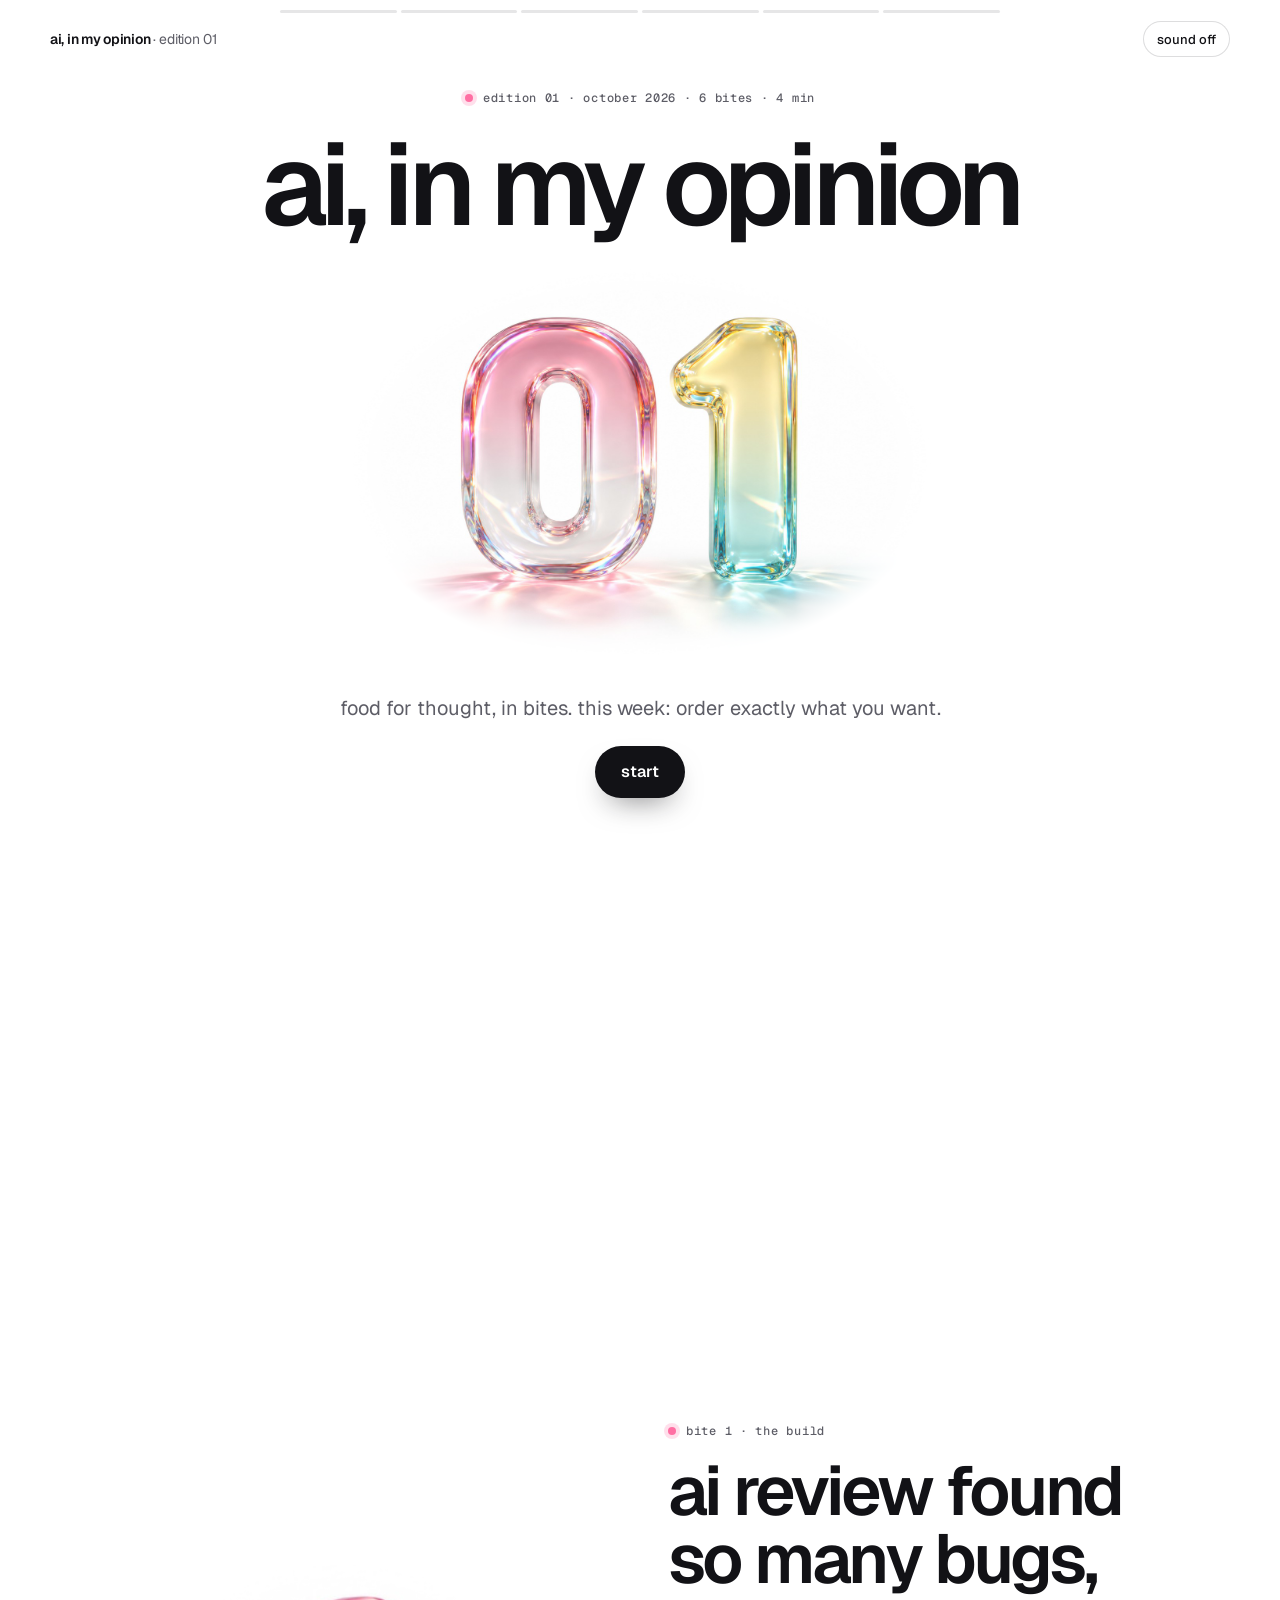
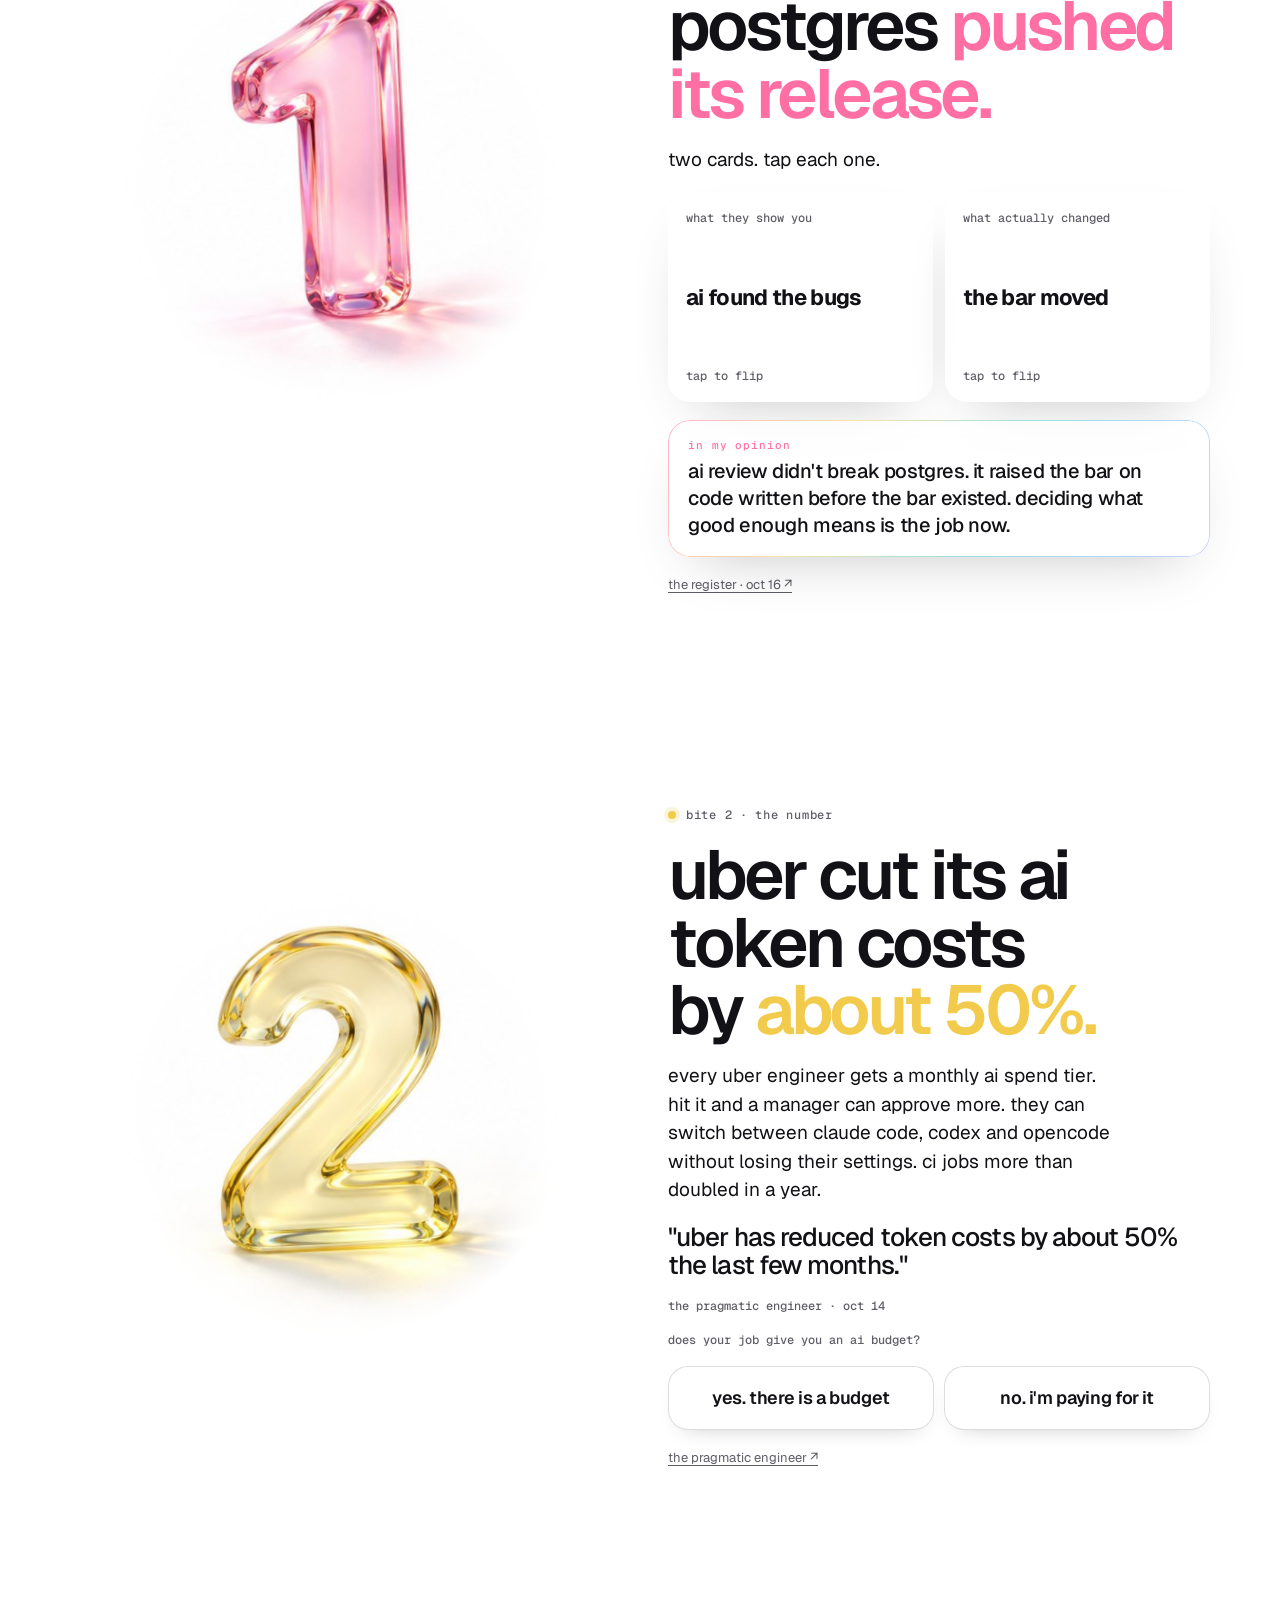
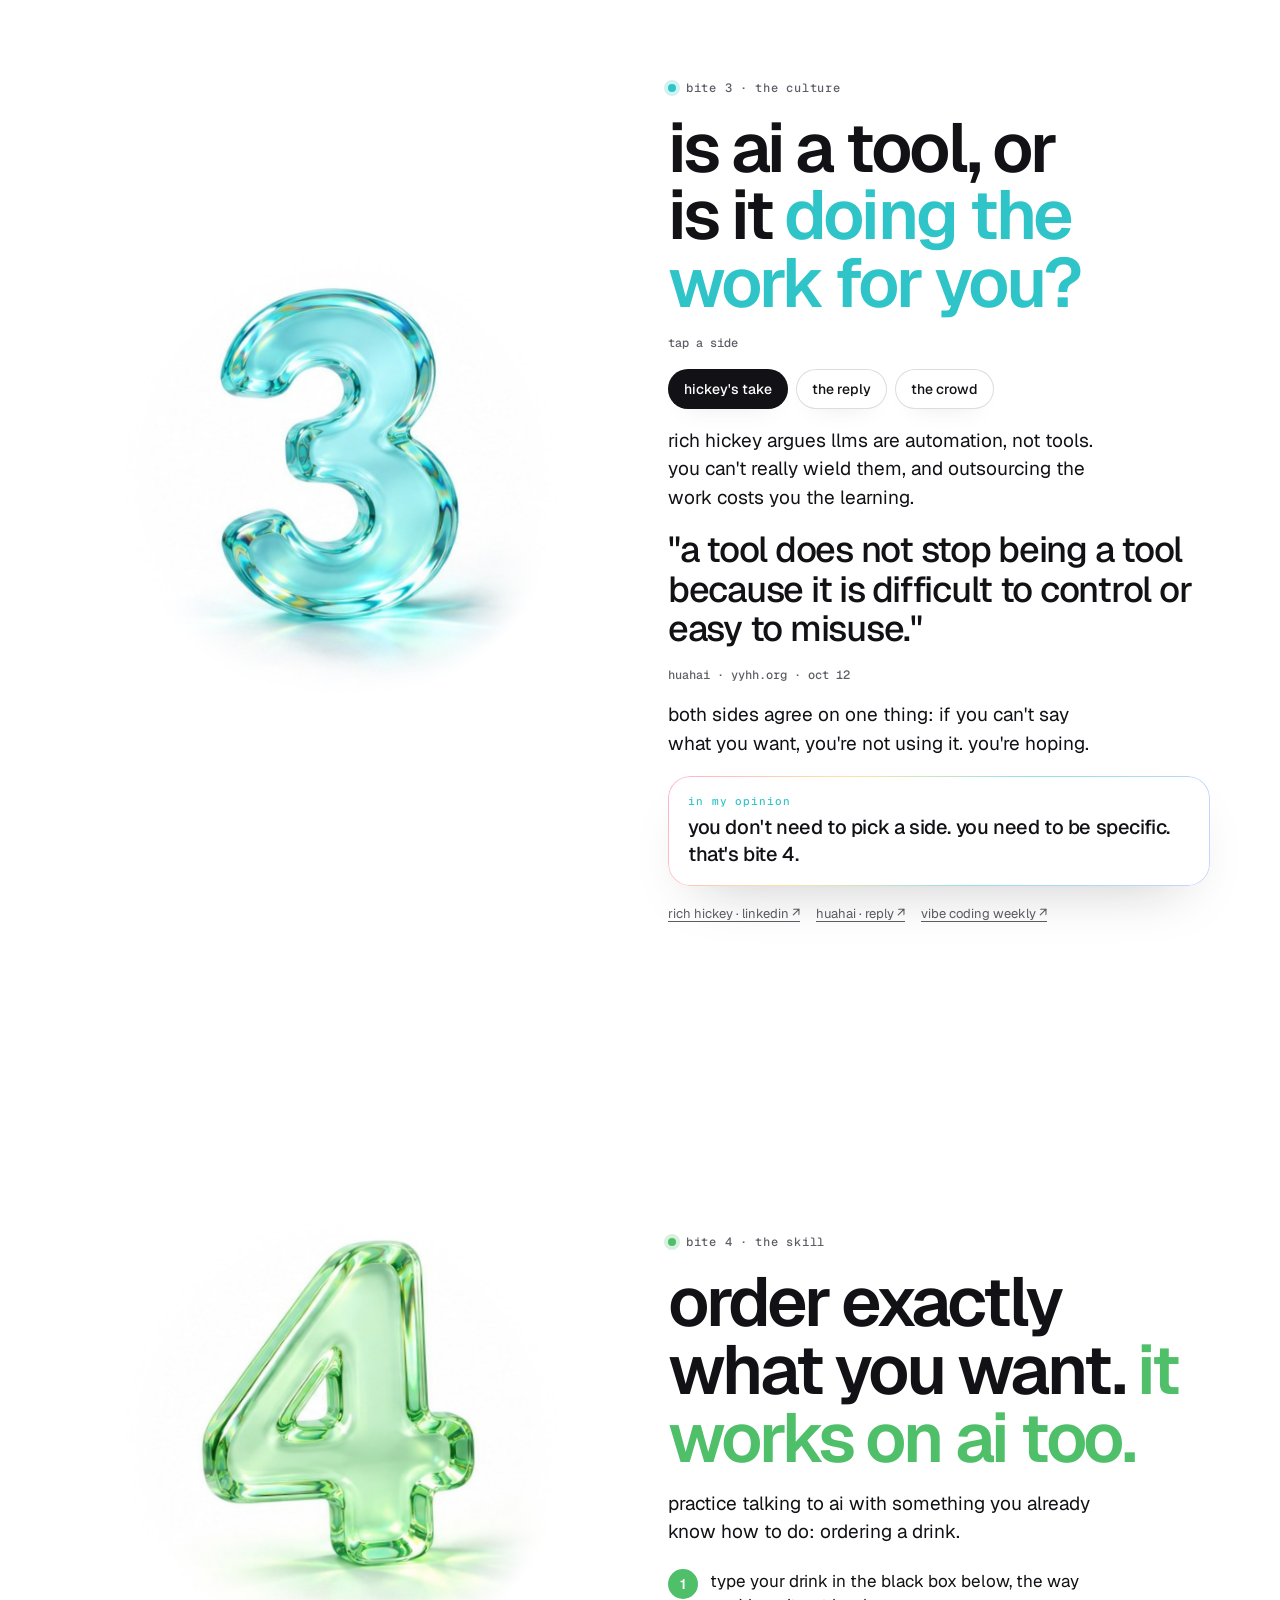
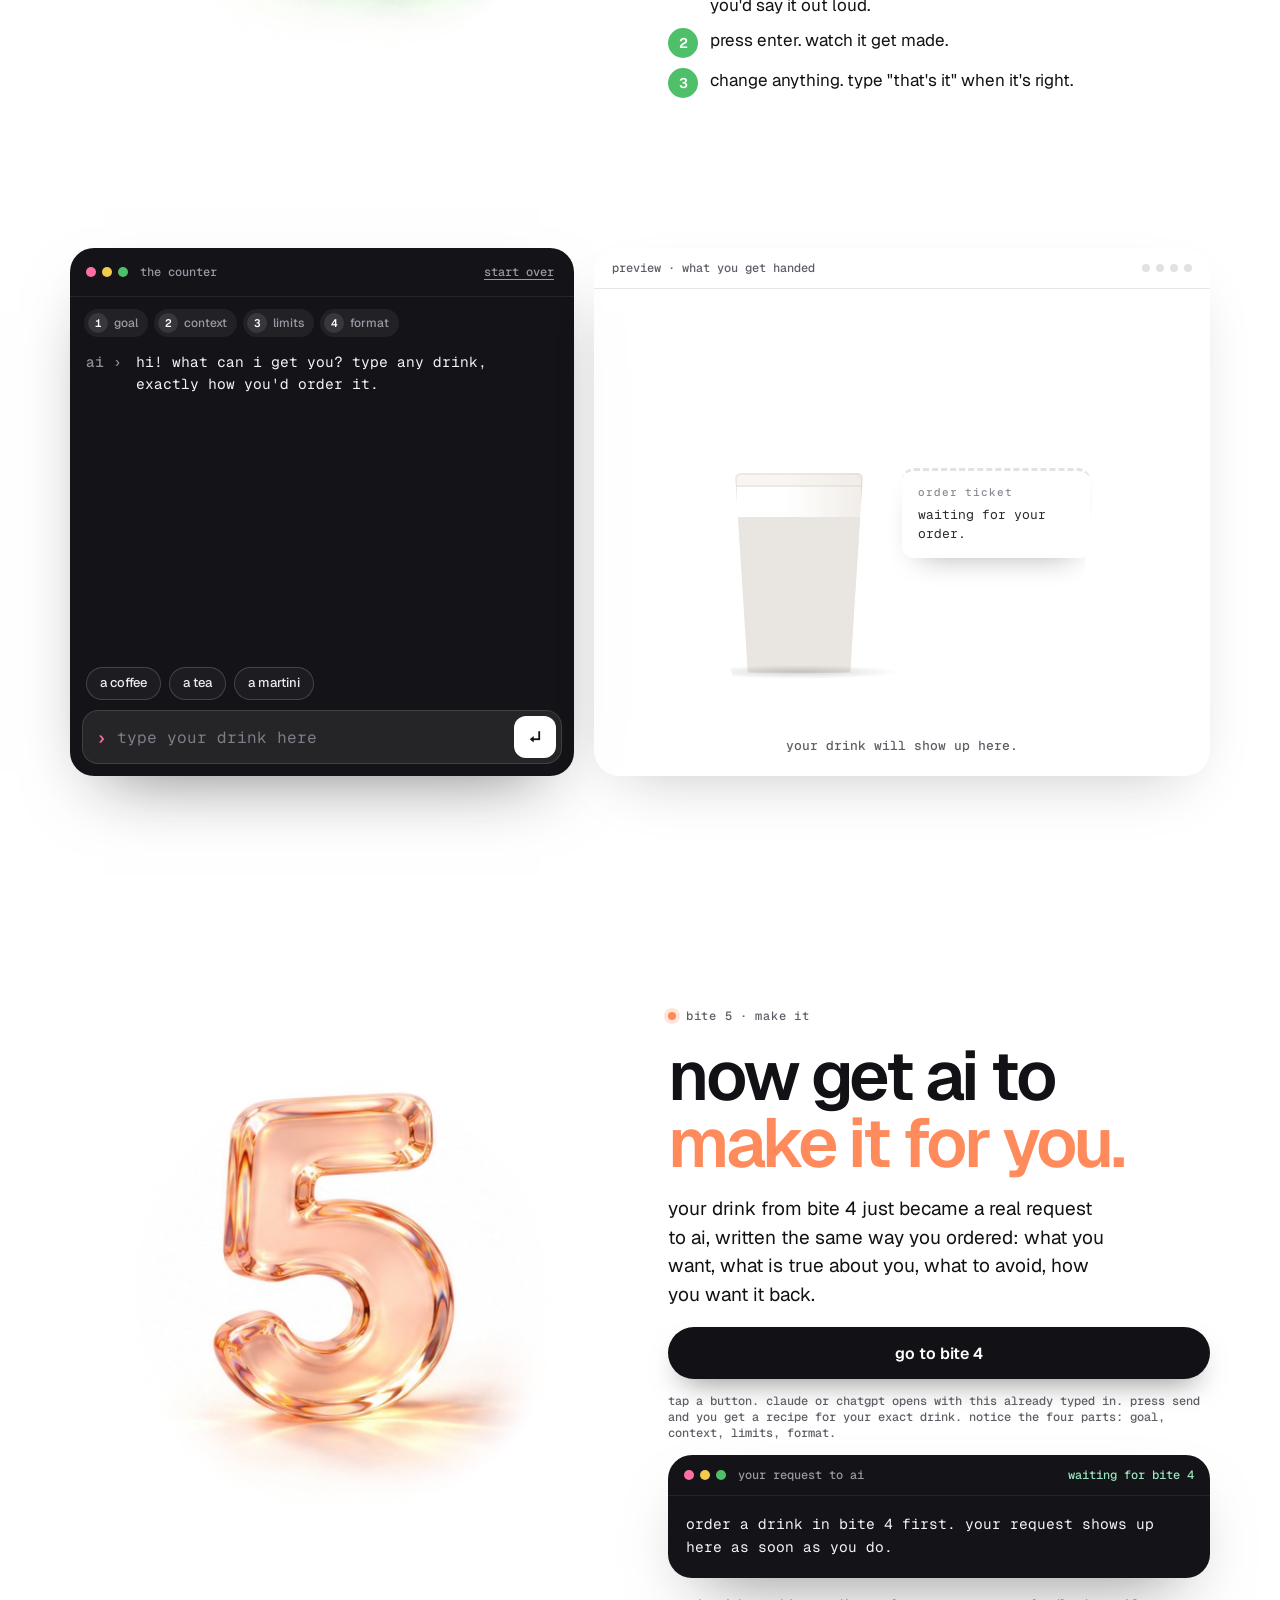
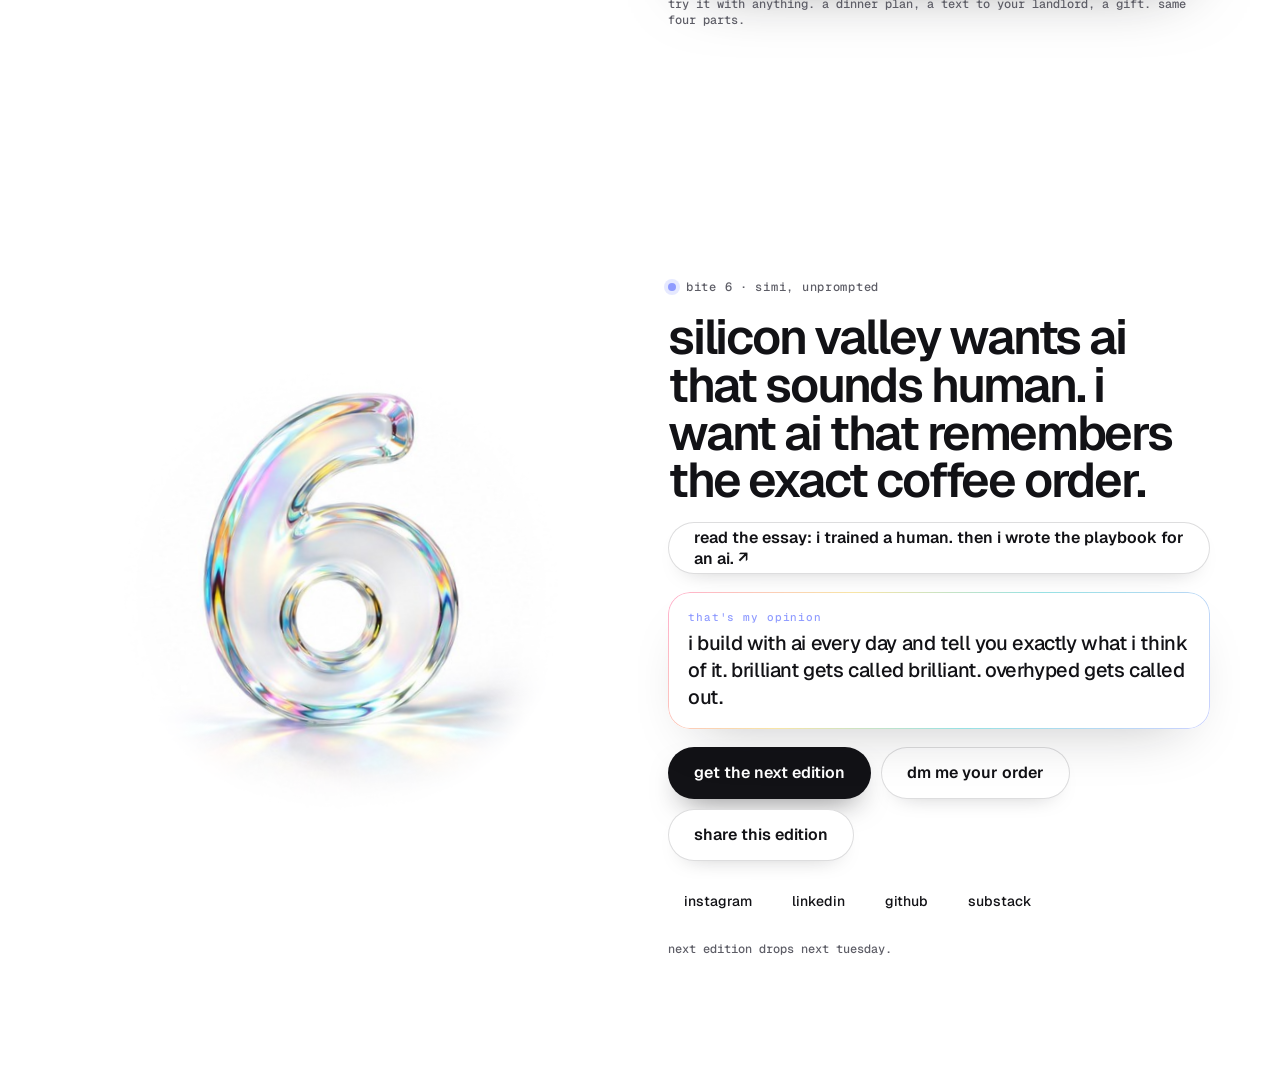
==== commit 1da5bbae: "edition 01: bite 4 gets its full-size numeral and three short steps Claude-Session: https://claude.a" ====
--- a/01/index.html
+++ b/01/index.html
@@ -9,7 +9,7 @@
 <link rel="preconnect" href="https://fonts.googleapis.com">
 <link rel="preconnect" href="https://fonts.gstatic.com" crossorigin>
 <link rel="stylesheet" href="https://fonts.googleapis.com/css2?family=Geist:wght@400;500;600;700&family=Geist+Mono:wght@400;500&display=swap">
-<link rel="stylesheet" href="bites.css?v=1021d">
+<link rel="stylesheet" href="bites.css?v=1021e">
 <meta property="og:title" content="ai, in my opinion · edition 01">
 <meta property="og:description" content="food for thought, in bites. this week: order exactly what you want.">
 <meta property="og:image" content="https://simibharaj.github.io/aiimo/01/assets/cover.jpg">
@@ -25,10 +25,10 @@
 </div>
 <main id="bites"></main>
 <noscript><p style="padding:24px">turn on javascript to use this edition. or read it on <a href="https://aiimo.substack.com">substack</a>.</p></noscript>
-<script src="editions/01/edition.js?v=1021d"></script>
-<script src="lab.js?v=1021d"></script>
-<script src="builder.js?v=1021d"></script>
-<script src="term.js?v=1021d"></script>
-<script src="bites.js?v=1021d"></script>
+<script src="editions/01/edition.js?v=1021e"></script>
+<script src="lab.js?v=1021e"></script>
+<script src="builder.js?v=1021e"></script>
+<script src="term.js?v=1021e"></script>
+<script src="bites.js?v=1021e"></script>
 </body>
 </html>
--- a/01/bites.css
+++ b/01/bites.css
@@ -387,3 +387,19 @@
 .g-mug .teatag::after{content:"";position:absolute;bottom:-4px;left:-8px;width:18px;height:14px;background:#f2efe6;border:1px solid #d8d2c4}
 @media (max-width:860px){.g-highball .body,.g-pint .body{height:150px}.g-martini .bowl{width:120px;height:78px}.glass .stem{height:50px}}
 @media (max-width:860px){.tnote{display:none}}
+/* bite 4 hero matches every other bite: big numeral left, copy and three short steps right */
+.lab{max-width:1180px}
+.lab-head{grid-template-columns:minmax(0,1fr) minmax(0,1fr);gap:24px 56px;align-items:center;min-height:calc(100svh - 184px)}
+.lab-head .obj{width:min(100%,460px)}
+.steps3{list-style:none;margin:4px 0 0;padding:0;display:flex;flex-direction:column;gap:10px;counter-reset:s}
+.steps3 li{counter-increment:s;display:grid;grid-template-columns:30px 1fr;gap:12px;align-items:start;font-size:17px;line-height:1.45;max-width:40ch}
+.steps3 li::before{content:counter(s);display:grid;place-items:center;width:30px;height:30px;border-radius:50%;background:var(--accent);color:#fff;font:600 14px var(--sans)}
+#lab .tgrid{align-items:stretch}
+#lab .tpv{position:relative;top:0;display:flex;flex-direction:column}
+#lab .tpv .tscreen{margin:auto}
+@media (max-width:860px){
+  .lab-head{grid-template-columns:1fr;min-height:0}
+  .lab-head .obj{width:min(64vw,300px)}
+  .steps3 li{font-size:16px}
+  #lab .tpv{position:sticky;top:52px}
+}
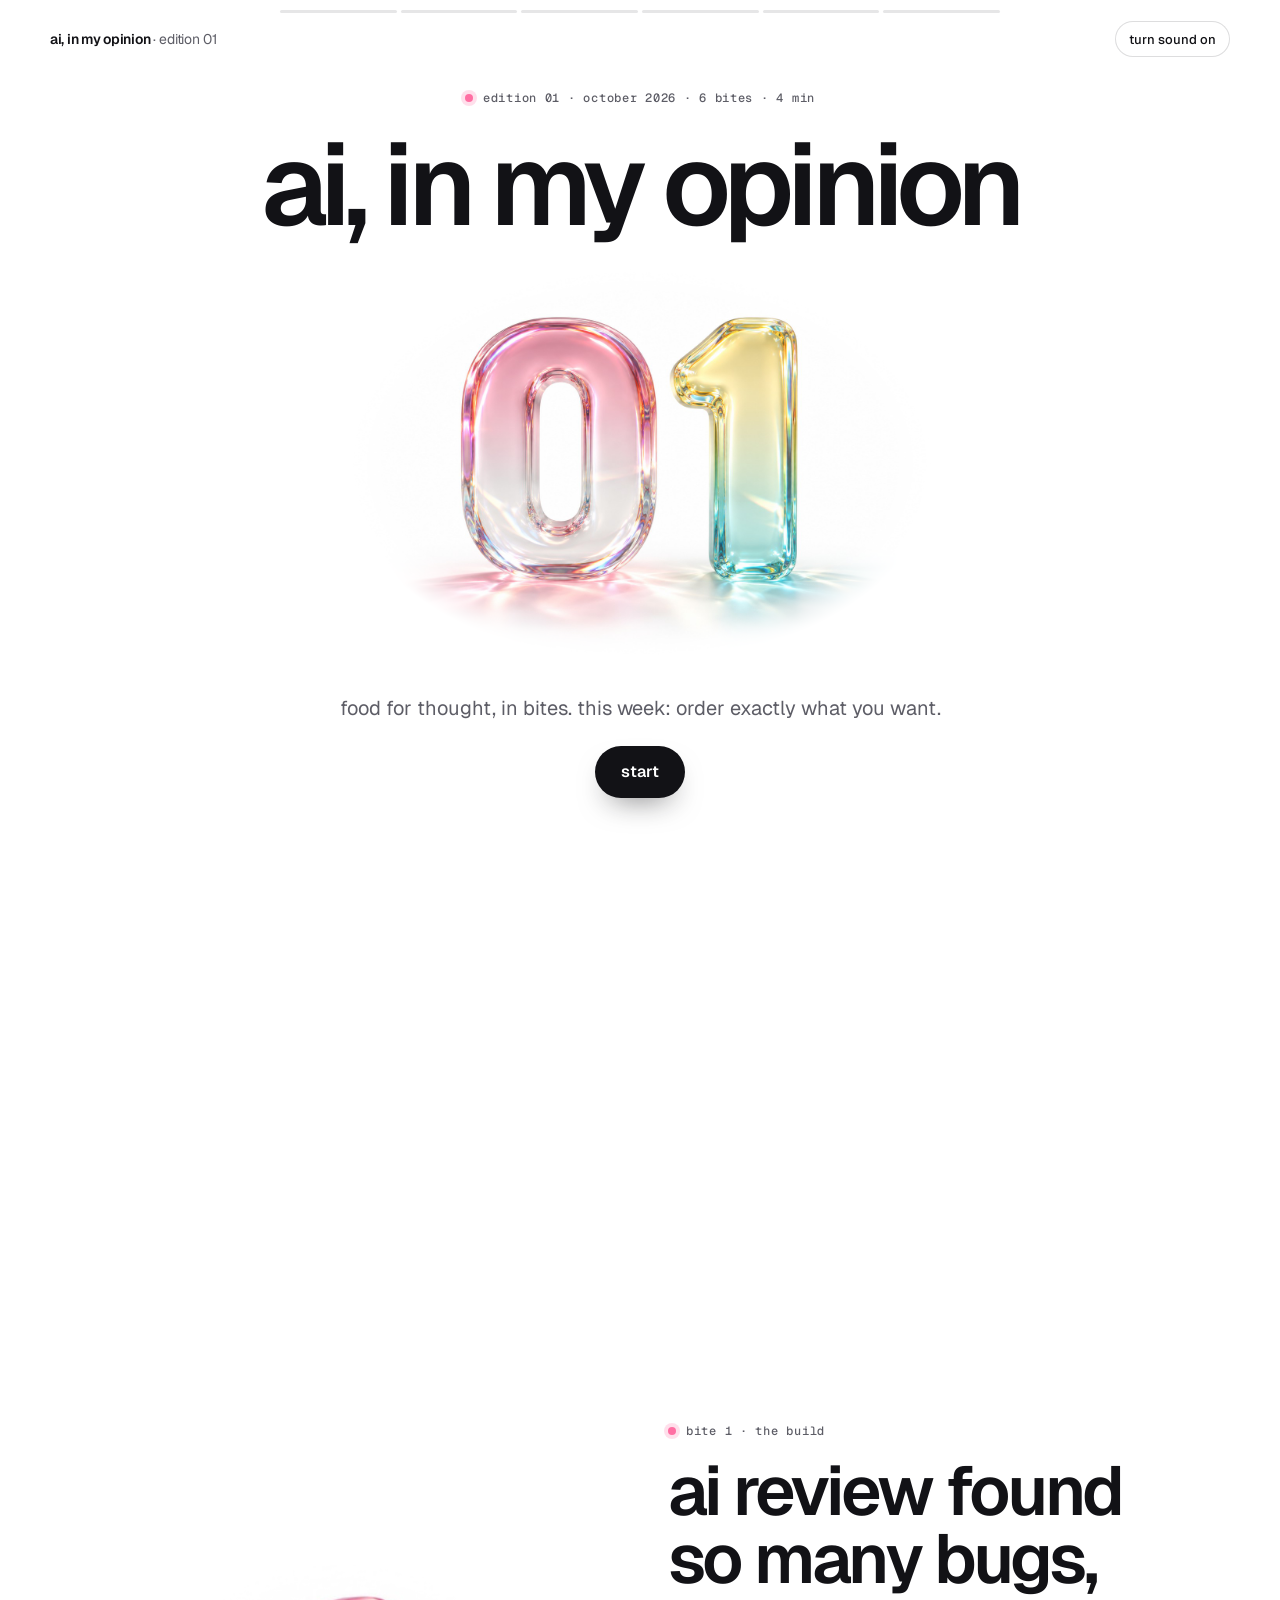
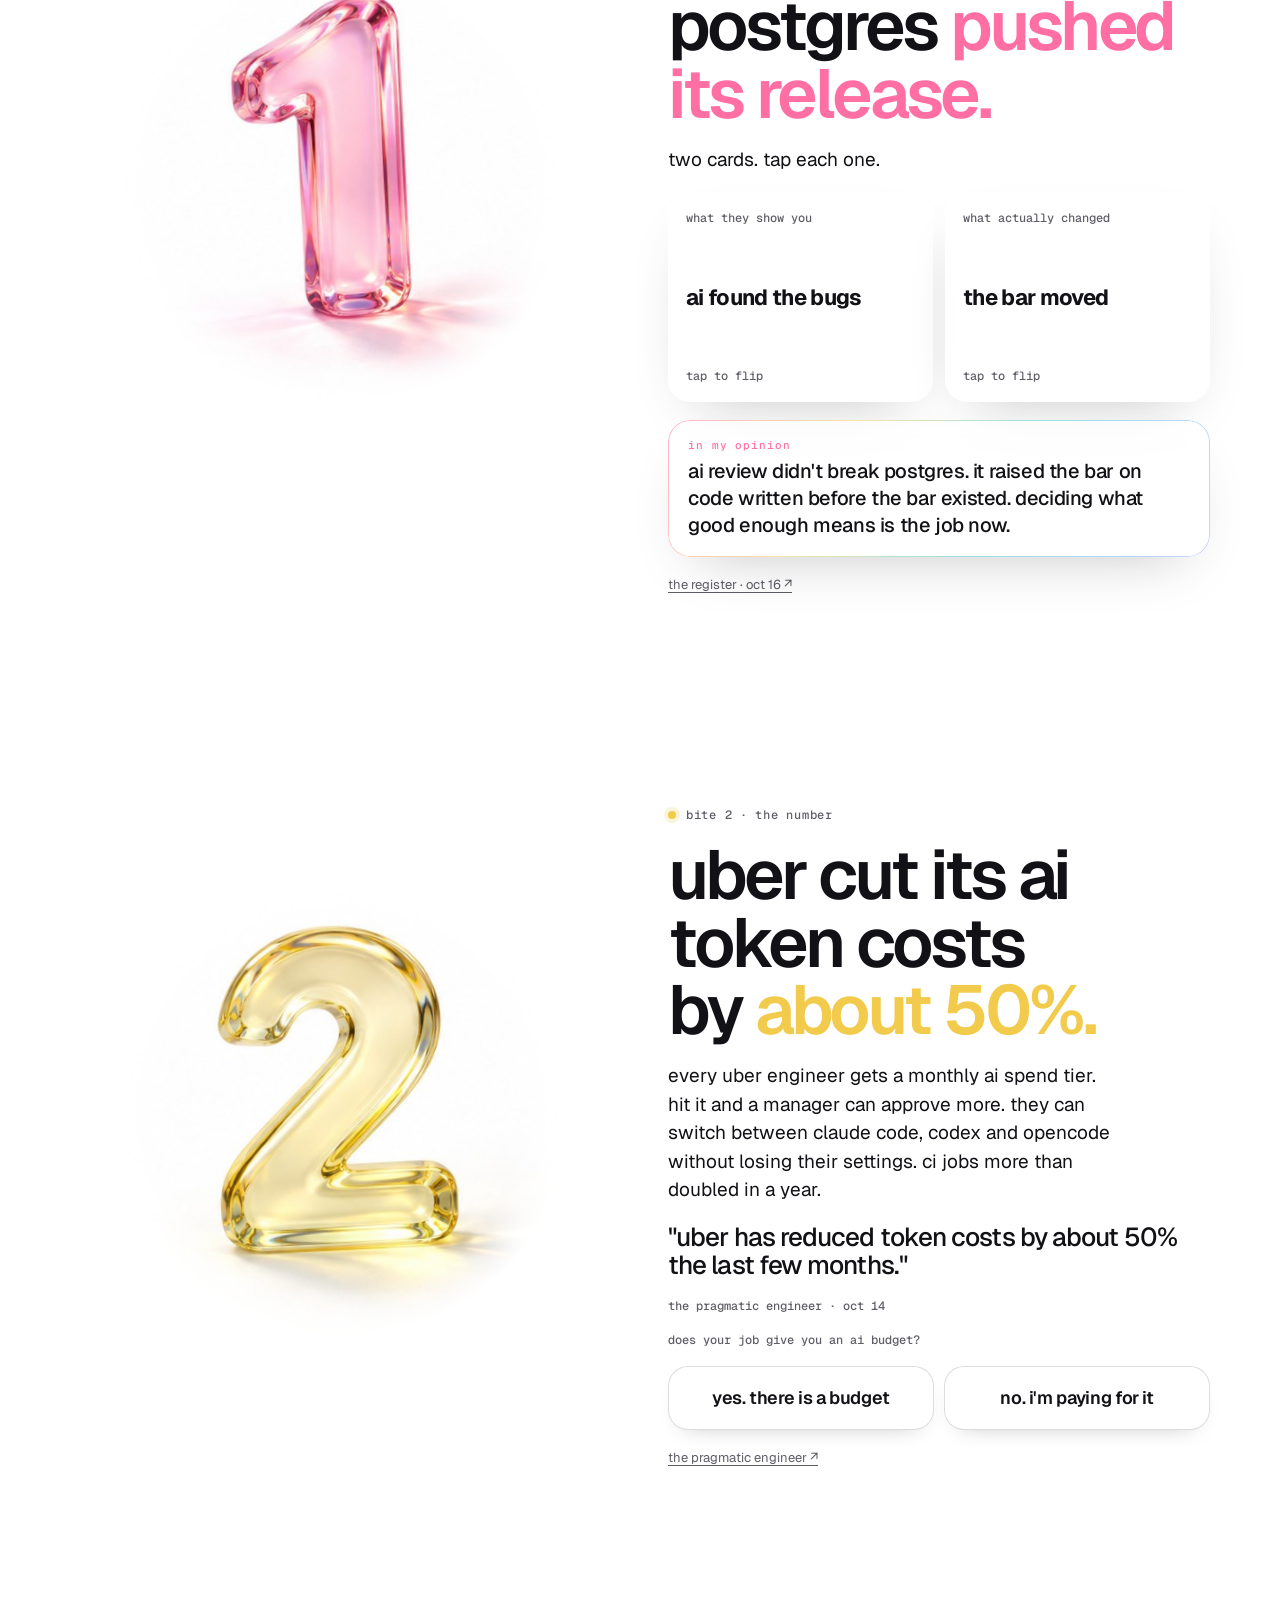
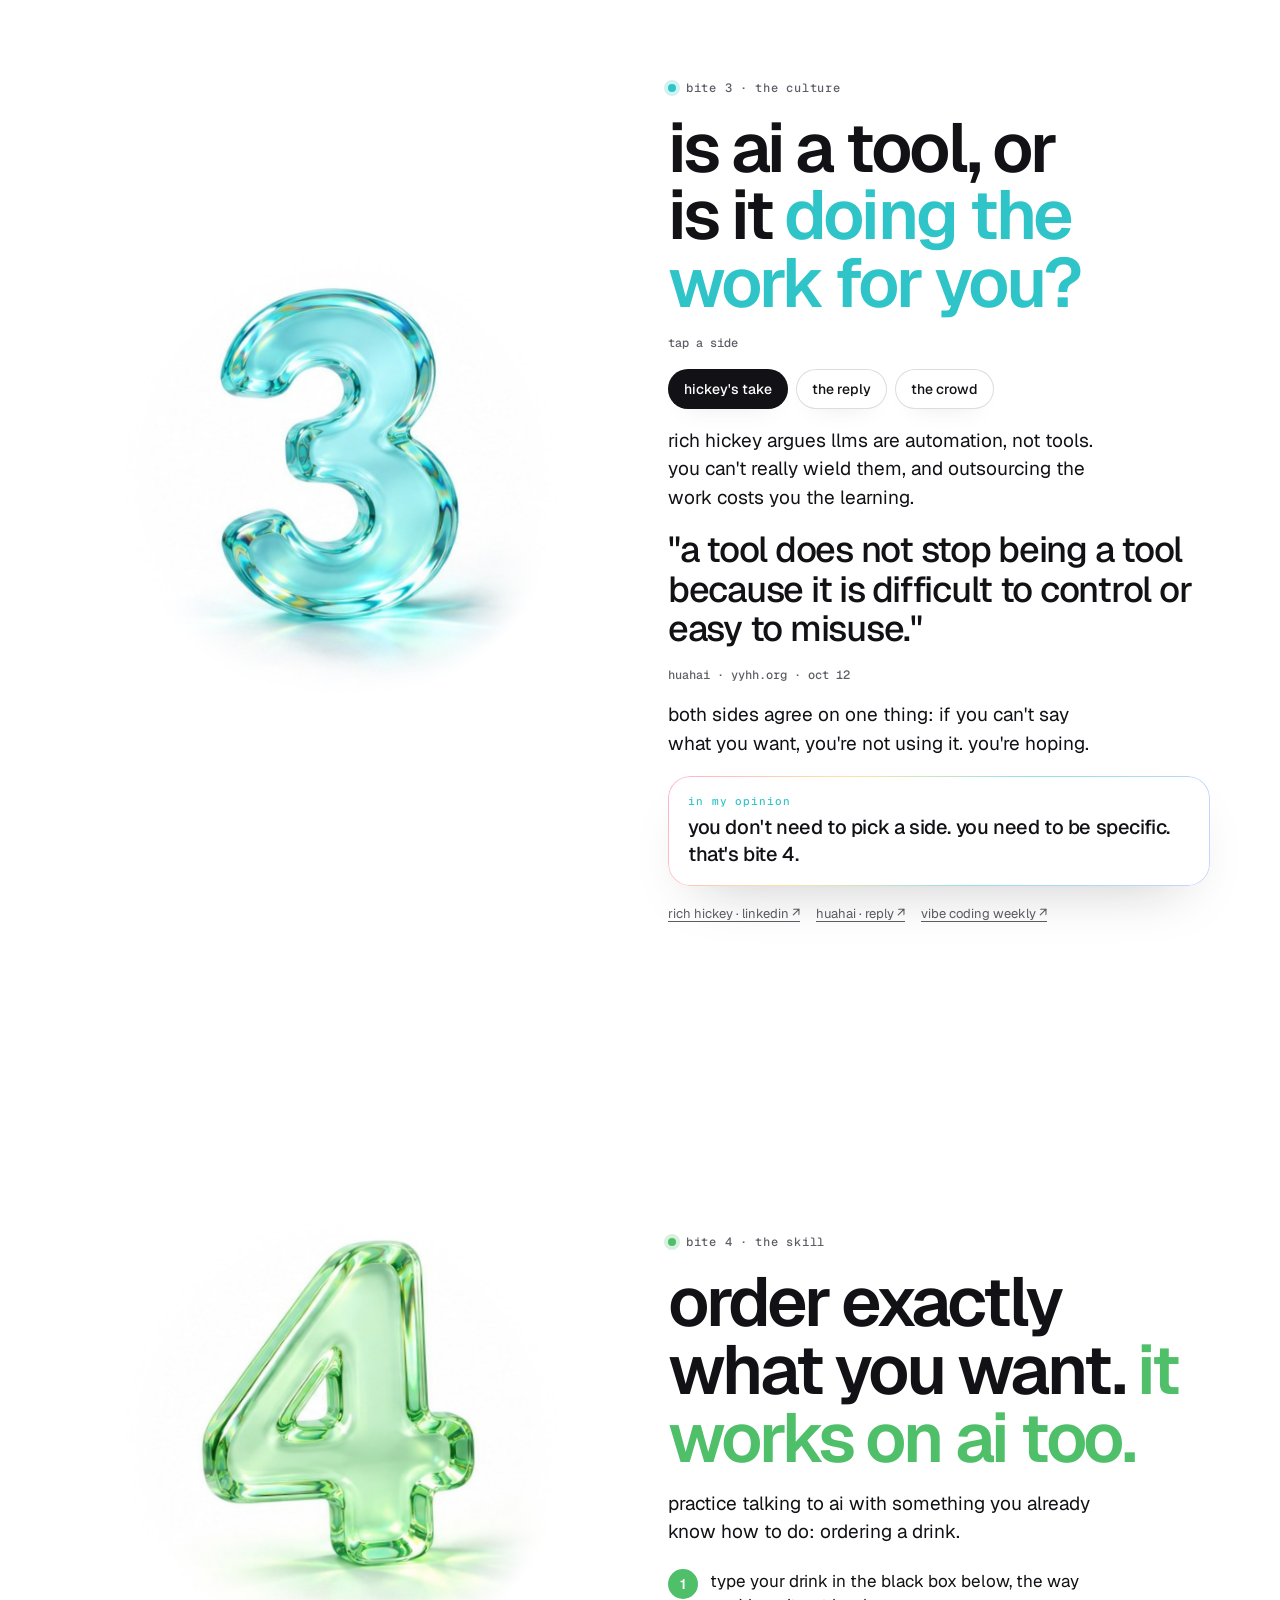
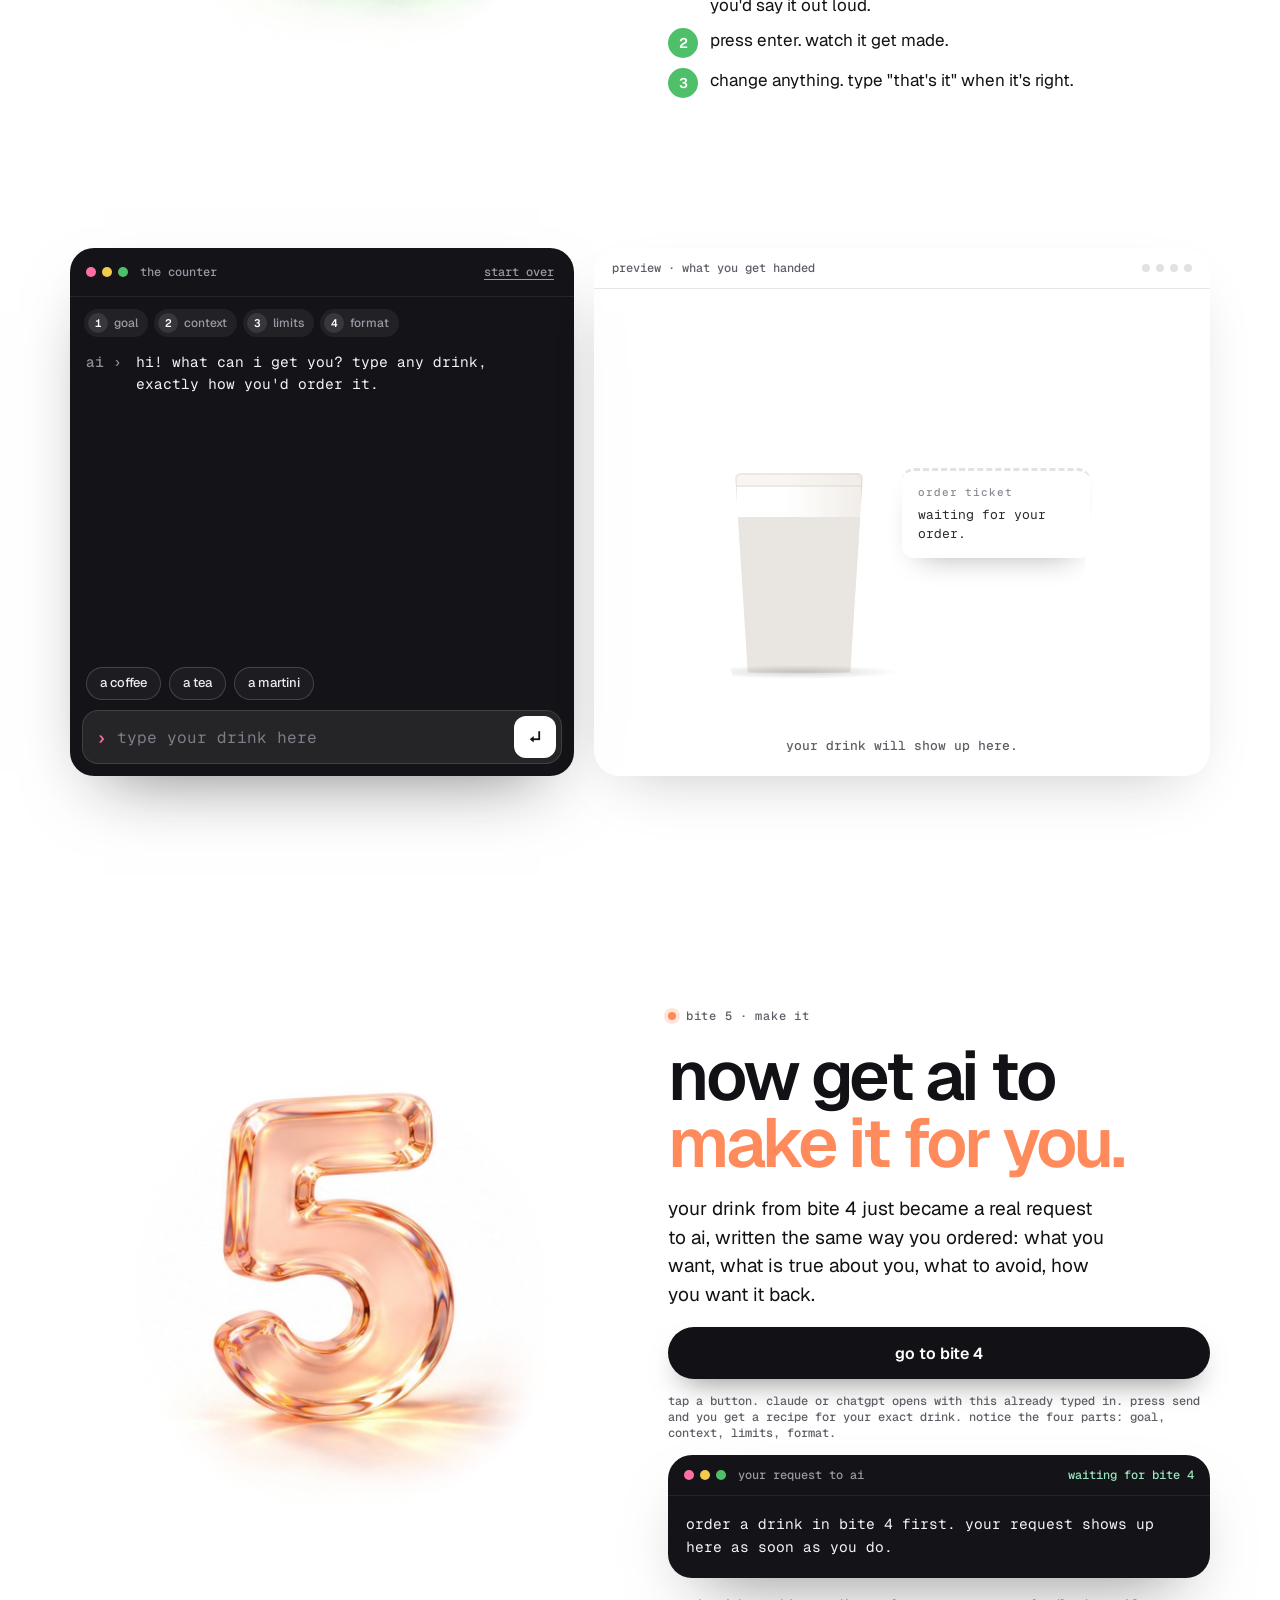
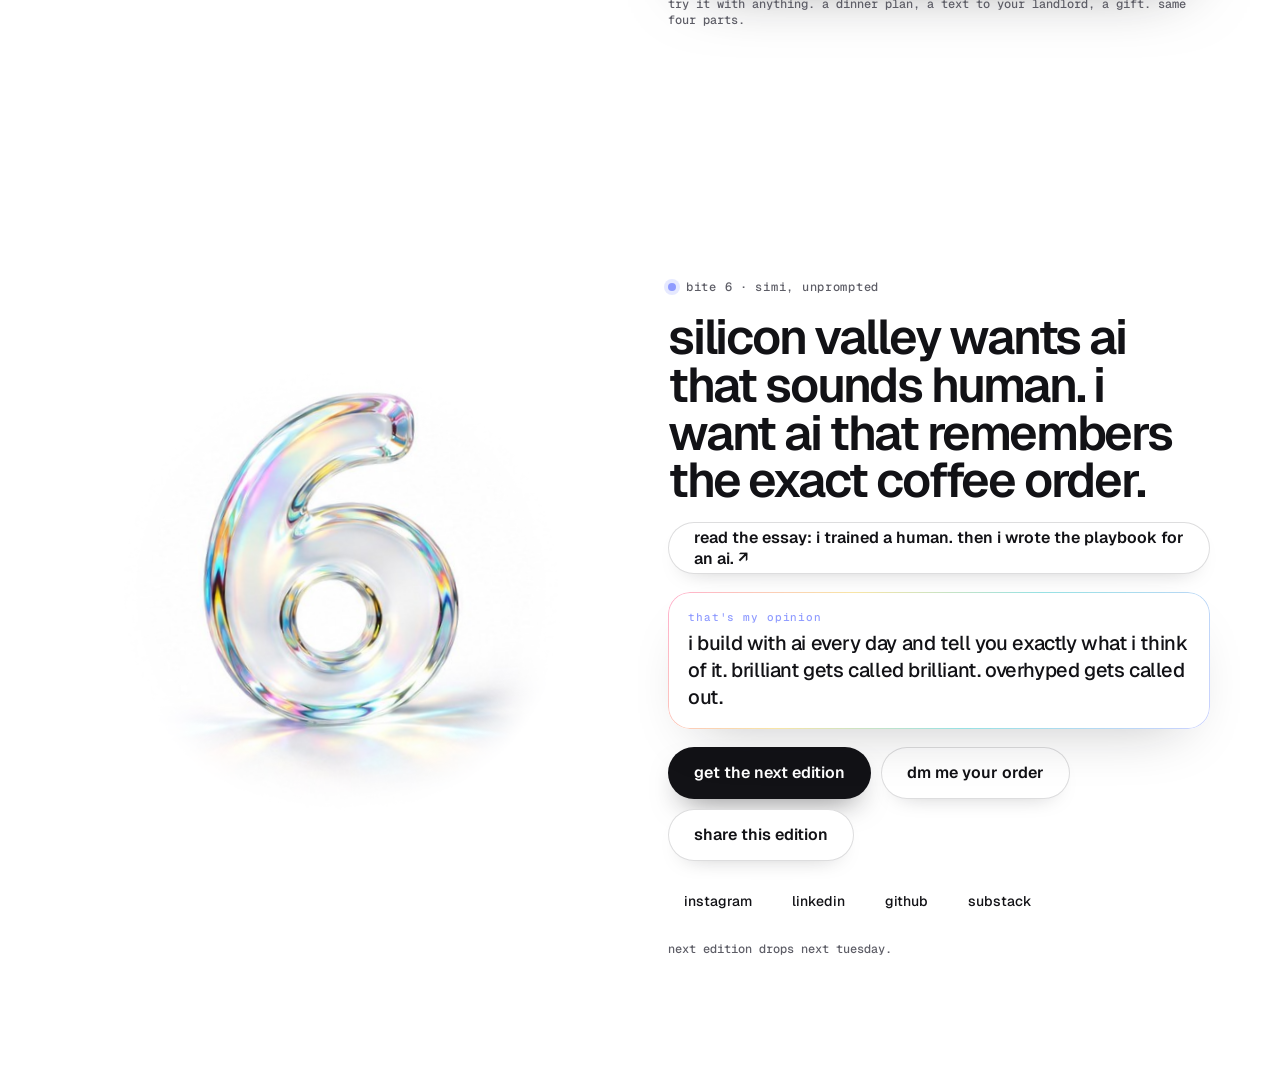
==== commit 579a6445: "edition 01: phone-first terminal, sound clearly off by default Co-Authored-By: Claude Opus 5.5 <nore" ====
--- a/01/index.html
+++ b/01/index.html
@@ -9,7 +9,7 @@
 <link rel="preconnect" href="https://fonts.googleapis.com">
 <link rel="preconnect" href="https://fonts.gstatic.com" crossorigin>
 <link rel="stylesheet" href="https://fonts.googleapis.com/css2?family=Geist:wght@400;500;600;700&family=Geist+Mono:wght@400;500&display=swap">
-<link rel="stylesheet" href="bites.css?v=1021e">
+<link rel="stylesheet" href="bites.css?v=1021f">
 <meta property="og:title" content="ai, in my opinion · edition 01">
 <meta property="og:description" content="food for thought, in bites. this week: order exactly what you want.">
 <meta property="og:image" content="https://simibharaj.github.io/aiimo/01/assets/cover.jpg">
@@ -21,14 +21,14 @@
 <div class="light" aria-hidden="true"></div>
 <div class="bar">
   <div class="segs" id="segs" aria-hidden="true"></div>
-  <div class="top"><a class="brand" href="#cover">ai, in my opinion <span>· edition 01</span></a><button class="chipbtn" id="sound" type="button" aria-pressed="false">sound off</button></div>
+  <div class="top"><a class="brand" href="#cover">ai, in my opinion <span>· edition 01</span></a><button class="chipbtn" id="sound" type="button" aria-pressed="false">turn sound on</button></div>
 </div>
 <main id="bites"></main>
 <noscript><p style="padding:24px">turn on javascript to use this edition. or read it on <a href="https://aiimo.substack.com">substack</a>.</p></noscript>
-<script src="editions/01/edition.js?v=1021e"></script>
-<script src="lab.js?v=1021e"></script>
-<script src="builder.js?v=1021e"></script>
-<script src="term.js?v=1021e"></script>
-<script src="bites.js?v=1021e"></script>
+<script src="editions/01/edition.js?v=1021f"></script>
+<script src="lab.js?v=1021f"></script>
+<script src="builder.js?v=1021f"></script>
+<script src="term.js?v=1021f"></script>
+<script src="bites.js?v=1021f"></script>
 </body>
 </html>
--- a/01/bites.css
+++ b/01/bites.css
@@ -403,3 +403,21 @@
   .steps3 li{font-size:16px}
   #lab .tpv{position:sticky;top:52px}
 }
+/* terminal fills its column so the input sits at the bottom */
+#lab .term .log{flex:1 1 auto;height:auto;min-height:330px}
+@media (max-width:860px){
+  #lab .term .log{min-height:220px;max-height:46svh}
+  /* the pinned preview on phones is solid, so the terminal never shows through it */
+  #lab .tpv{background:#fff;box-shadow:0 14px 30px -16px rgba(18,18,22,.35);-webkit-backdrop-filter:none;backdrop-filter:none}
+}
+@media (max-width:860px){
+  /* phones: a compact pinned preview so you can watch it change while you type */
+  #lab .tpv .tscreen{zoom:.72;margin:6px auto 4px}
+  #lab .tpv .tscreen.cup{zoom:.82}
+  #lab .tpv .pv-top{padding-top:8px;padding-bottom:8px}
+  #lab .tnote{display:none}
+  .rail{gap:4px;padding:10px 10px 0;flex-wrap:nowrap;overflow-x:auto;scrollbar-width:none}
+  .rail::-webkit-scrollbar{display:none}
+  .rail li{flex:none;padding:3px 8px 3px 3px;font-size:11px}
+  .rail li span{width:18px;height:18px;font-size:10px}
+}
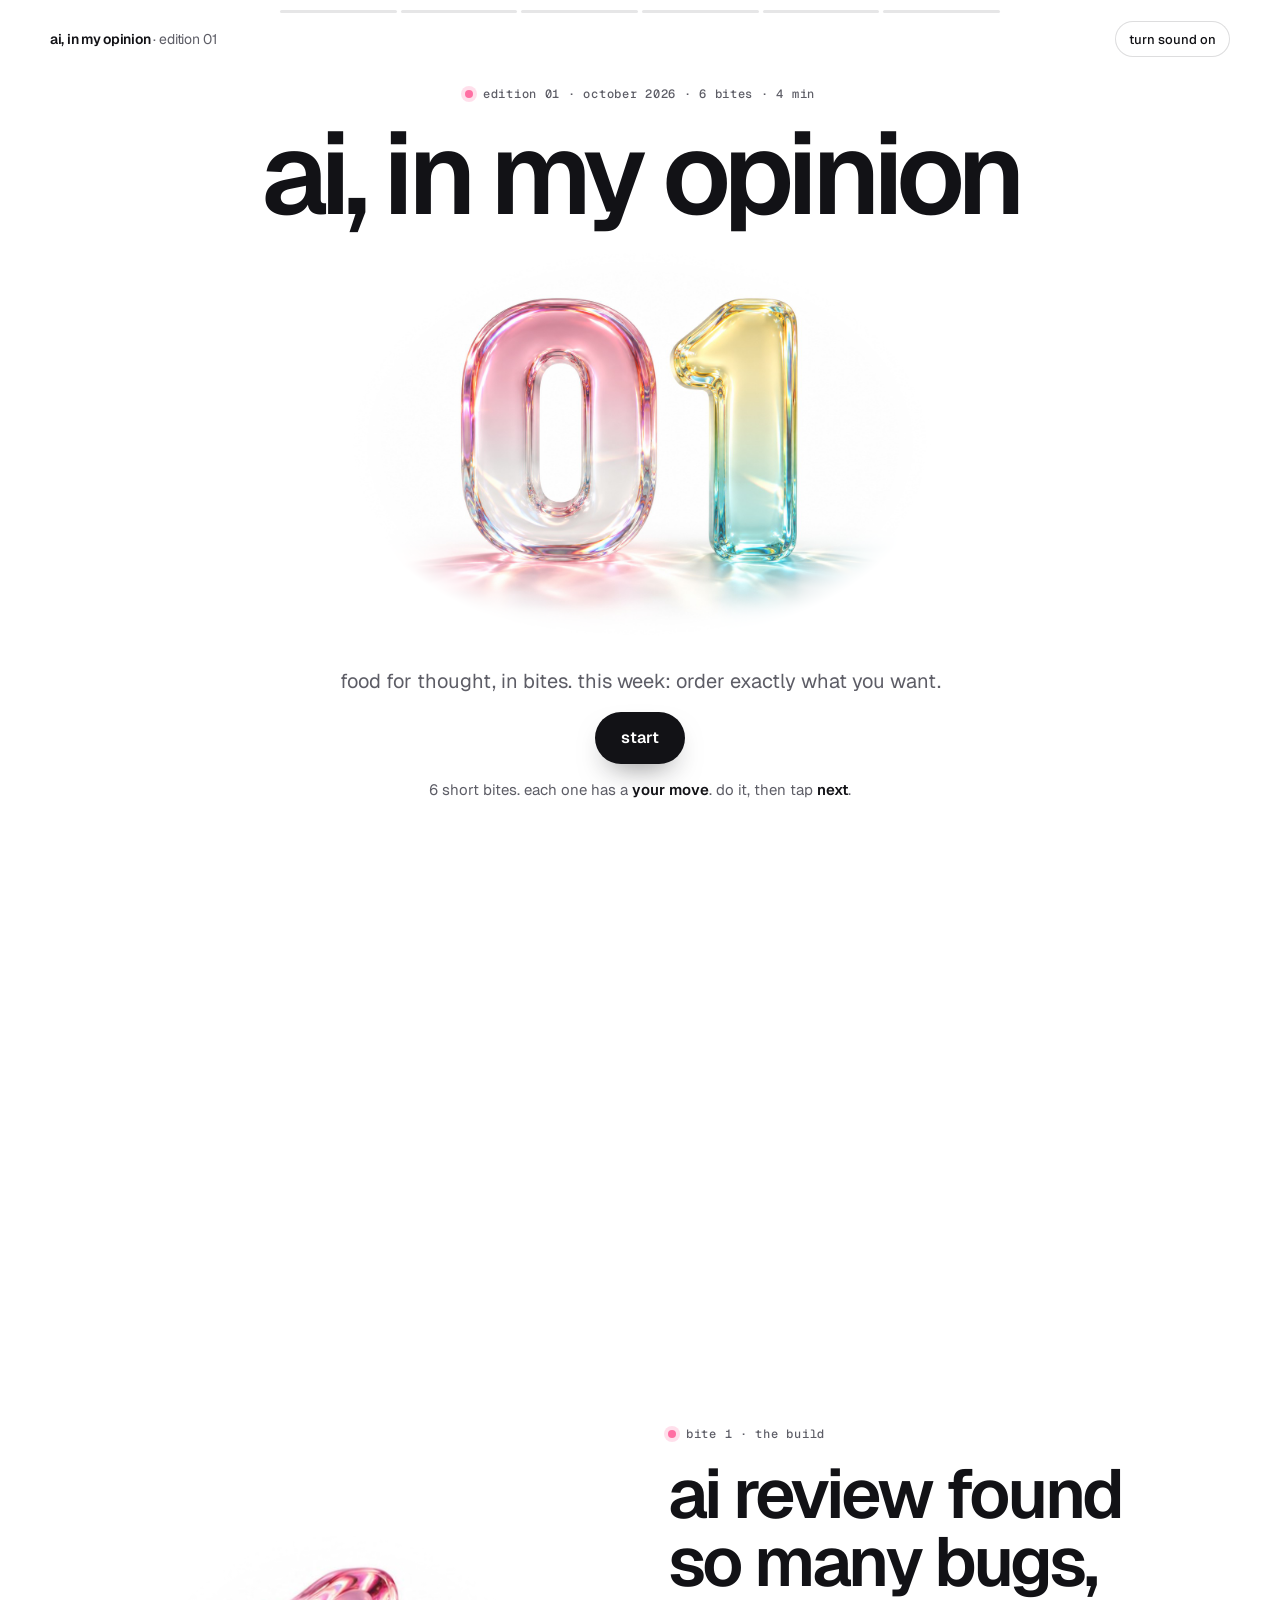
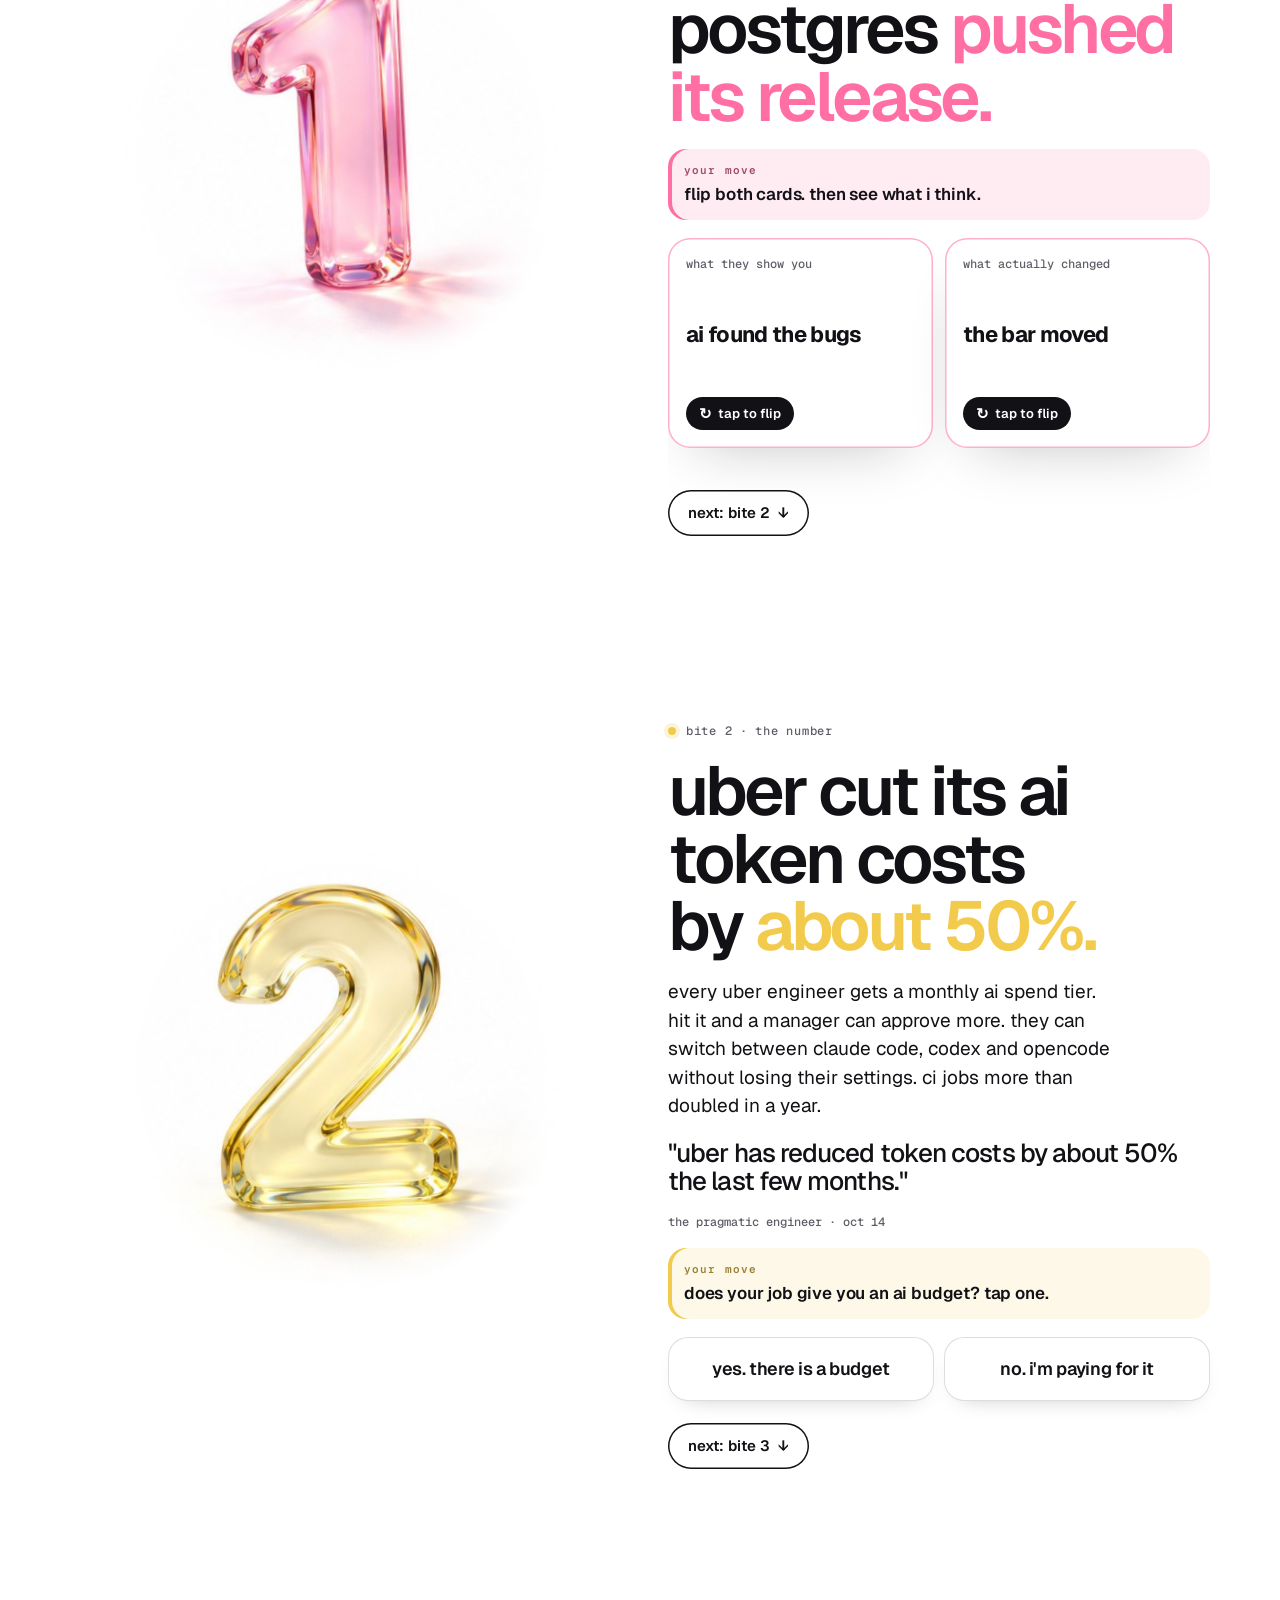
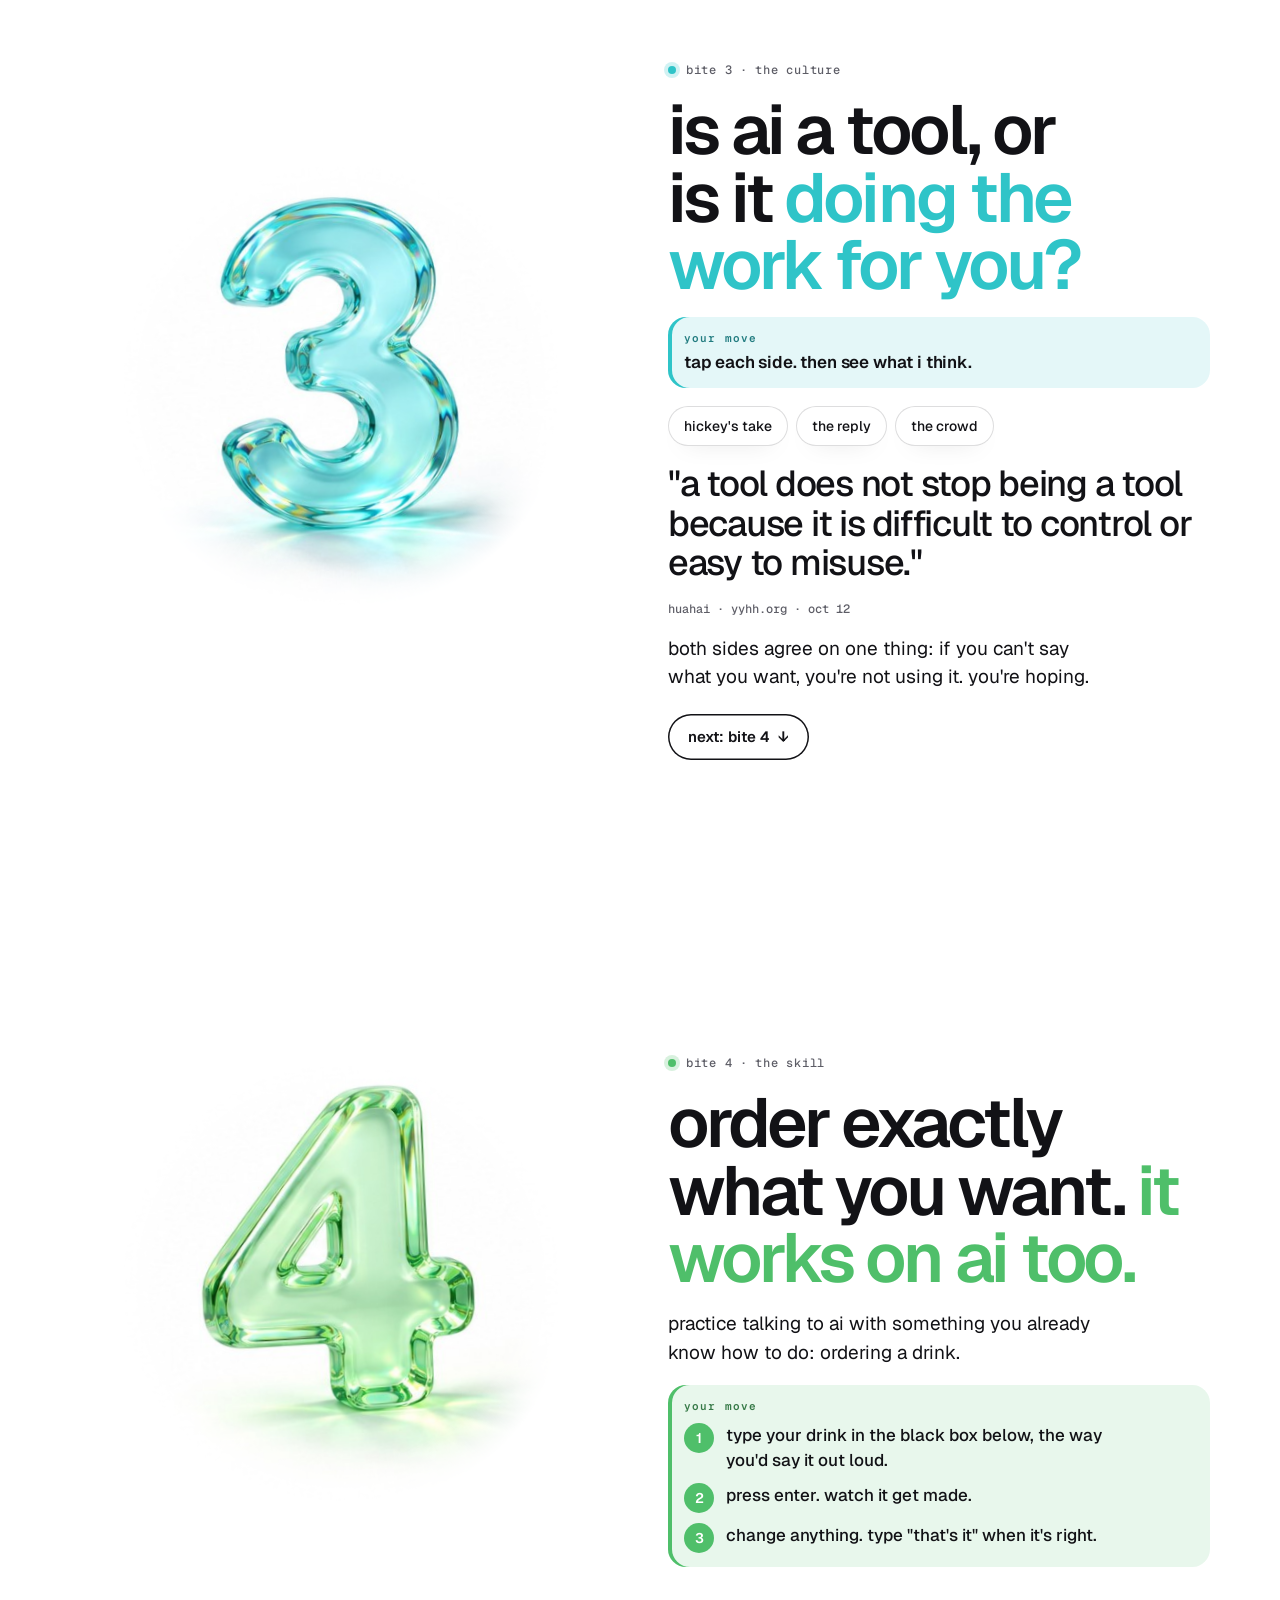
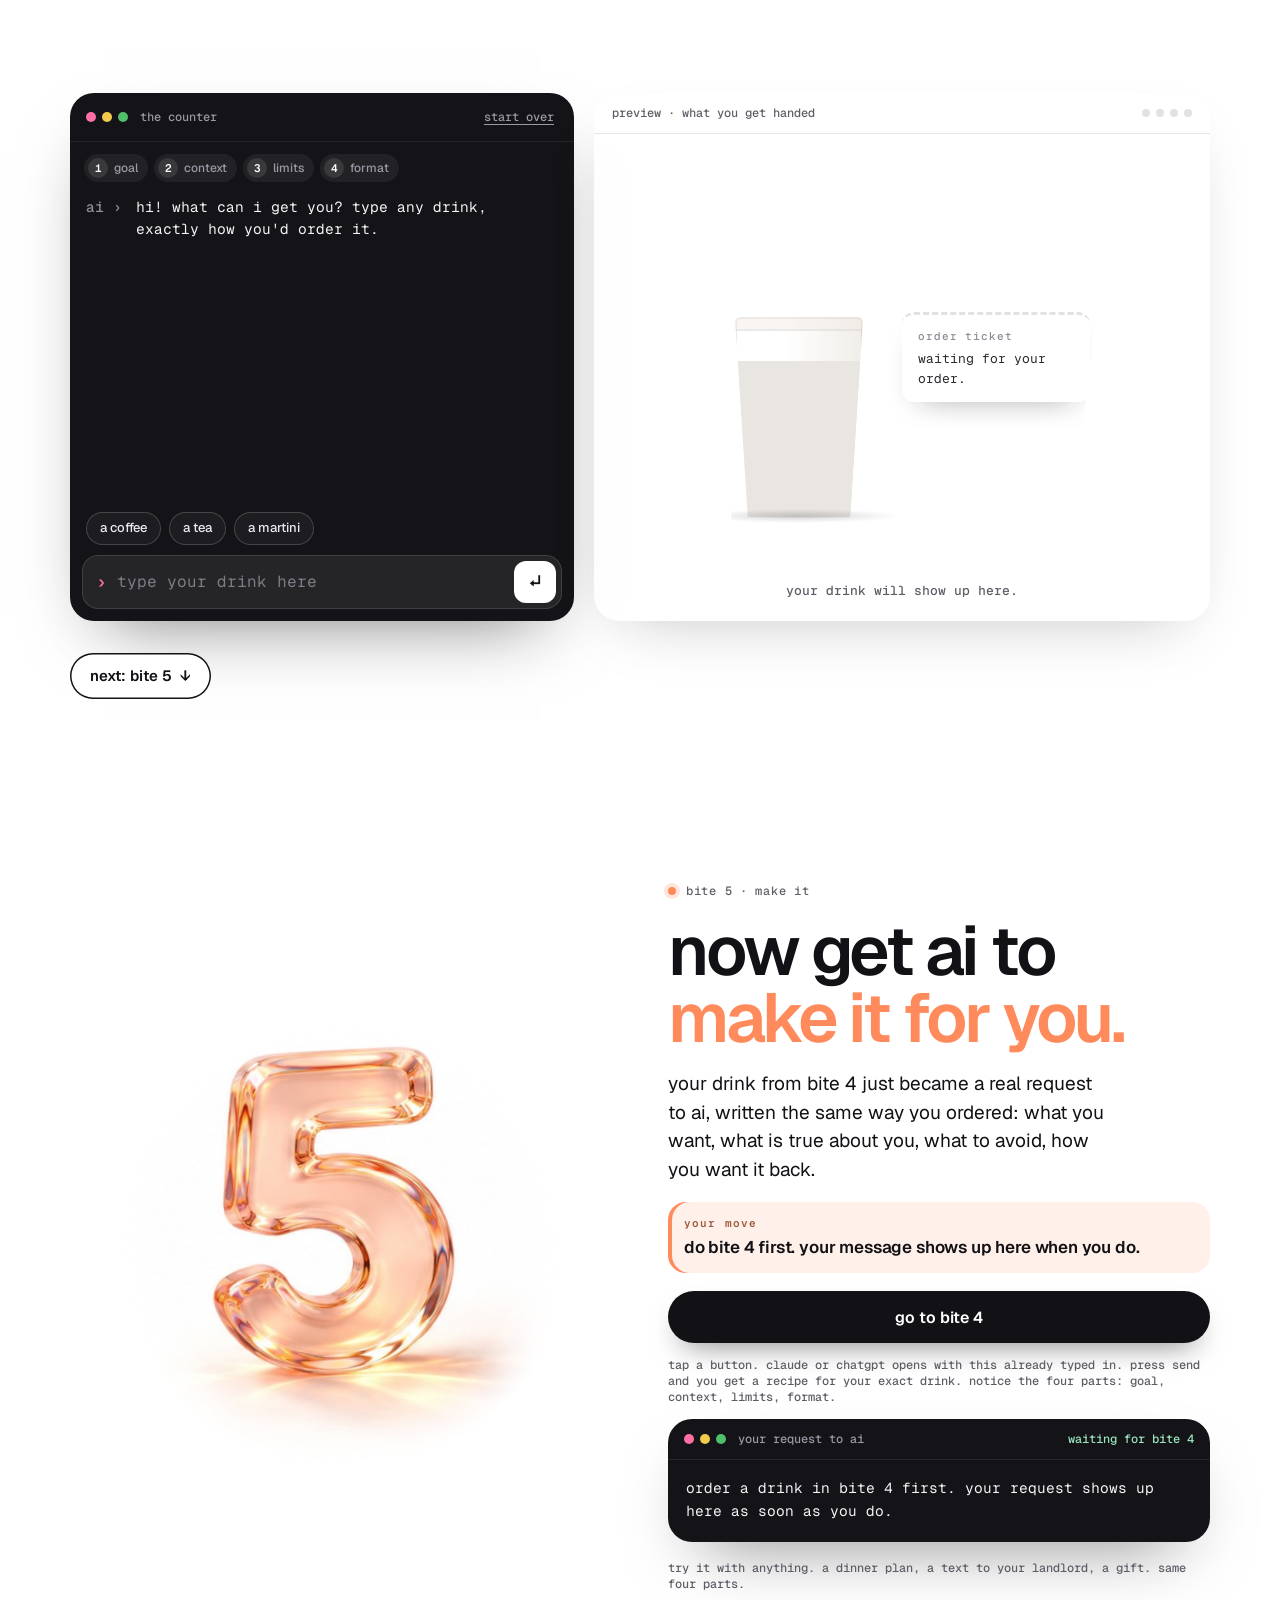
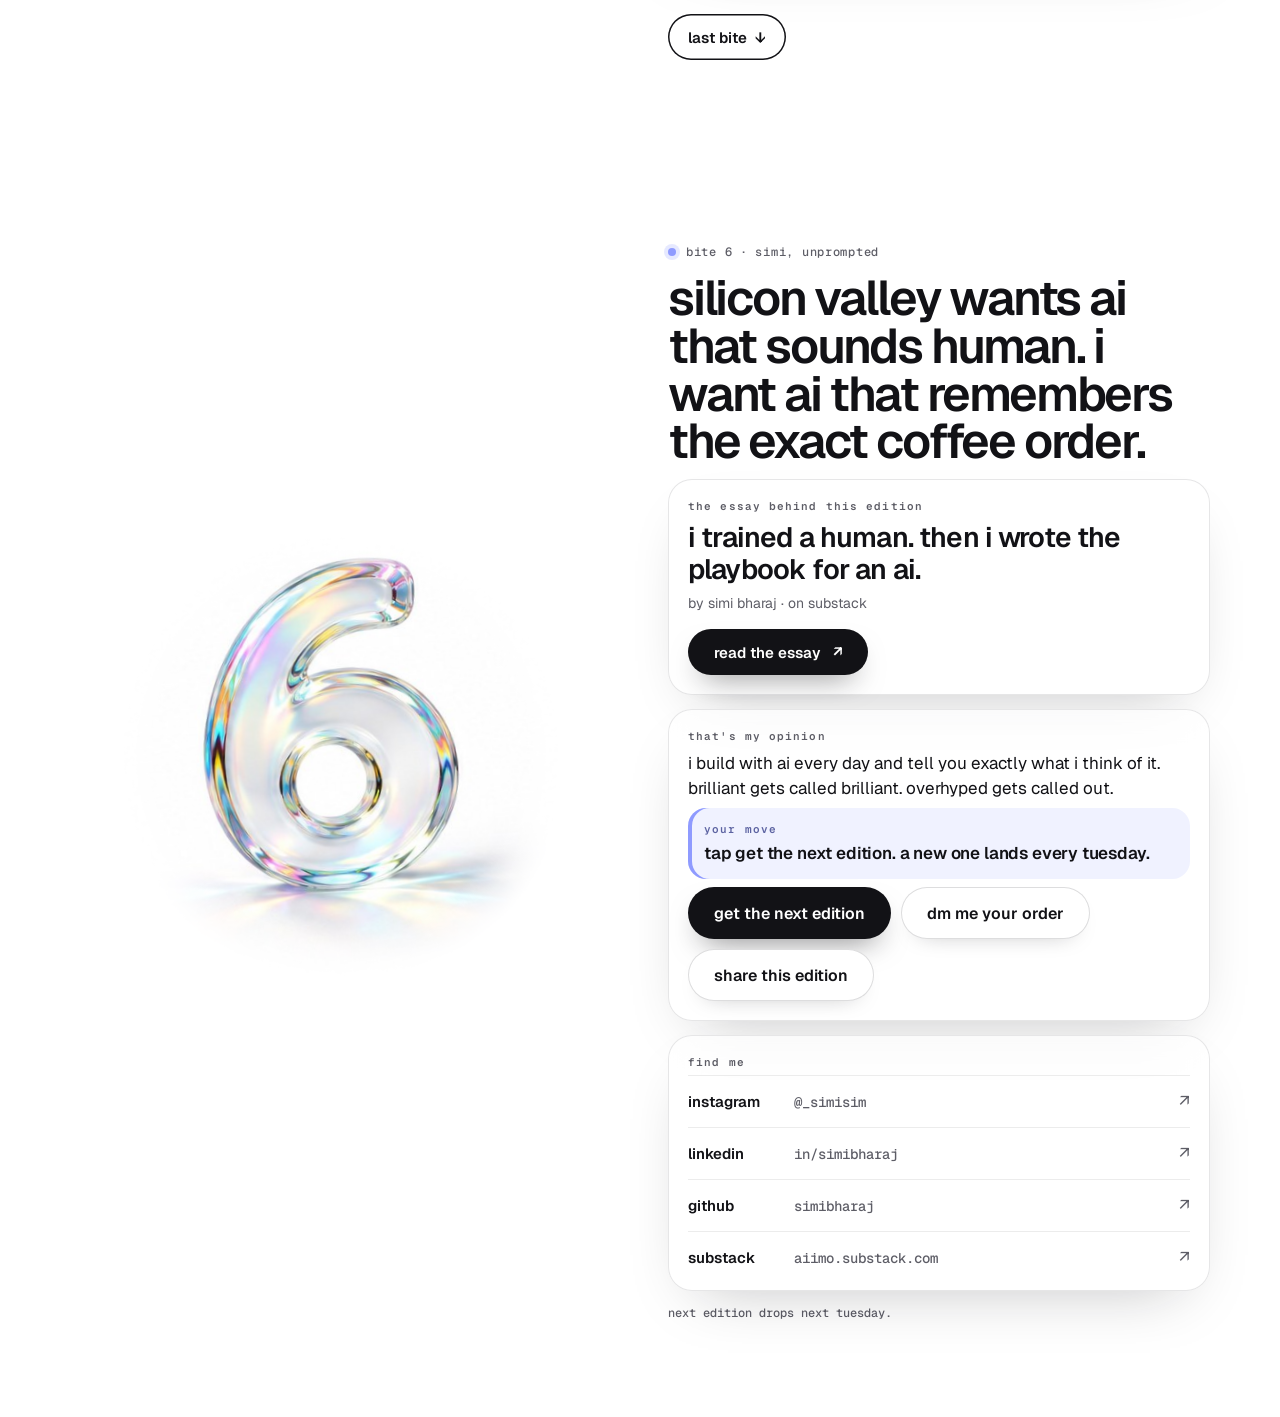
==== commit 2ee766c8: "every bite gets a your-move box, unlockable take and next button; bite 6 labeled essay and find-me b" ====
--- a/01/index.html
+++ b/01/index.html
@@ -9,7 +9,7 @@
 <link rel="preconnect" href="https://fonts.googleapis.com">
 <link rel="preconnect" href="https://fonts.gstatic.com" crossorigin>
 <link rel="stylesheet" href="https://fonts.googleapis.com/css2?family=Geist:wght@400;500;600;700&family=Geist+Mono:wght@400;500&display=swap">
-<link rel="stylesheet" href="bites.css?v=1021f">
+<link rel="stylesheet" href="bites.css?v=1022a">
 <meta property="og:title" content="ai, in my opinion · edition 01">
 <meta property="og:description" content="food for thought, in bites. this week: order exactly what you want.">
 <meta property="og:image" content="https://simibharaj.github.io/aiimo/01/assets/cover.jpg">
@@ -25,10 +25,10 @@
 </div>
 <main id="bites"></main>
 <noscript><p style="padding:24px">turn on javascript to use this edition. or read it on <a href="https://aiimo.substack.com">substack</a>.</p></noscript>
-<script src="editions/01/edition.js?v=1021f"></script>
-<script src="lab.js?v=1021f"></script>
-<script src="builder.js?v=1021f"></script>
-<script src="term.js?v=1021f"></script>
-<script src="bites.js?v=1021f"></script>
+<script src="editions/01/edition.js?v=1022a"></script>
+<script src="lab.js?v=1022a"></script>
+<script src="builder.js?v=1022a"></script>
+<script src="term.js?v=1022a"></script>
+<script src="bites.js?v=1022a"></script>
 </body>
 </html>
--- a/01/bites.css
+++ b/01/bites.css
@@ -421,3 +421,51 @@
   .rail li{flex:none;padding:3px 8px 3px 3px;font-size:11px}
   .rail li span{width:18px;height:18px;font-size:10px}
 }
+/* direction: one repeated pattern in every bite */
+.move{display:flex;flex-direction:column;gap:6px;padding:14px 16px;border-radius:18px;background:color-mix(in srgb,var(--accent) 13%,#fff);box-shadow:inset 4px 0 0 var(--accent);transition:background .3s}
+.move>b{font:600 11px var(--mono);letter-spacing:.1em;color:color-mix(in srgb,var(--accent) 60%,#121216)}
+.move>span{font:600 17px/1.35 var(--sans);letter-spacing:-.01em;color:var(--ink)}
+.move.done{background:#f4f4f6;box-shadow:inset 4px 0 0 #c9c9d0}
+.move.done>b::after{content:" ✓ done"}
+.move .steps3{margin:4px 0 0}
+.move .steps3 li{font-weight:500}
+.howit{font-size:15px;color:var(--muted);text-align:center}
+.howit b{color:var(--ink);font-weight:600}
+.fliptag{align-self:flex-start;display:inline-flex;align-items:center;gap:6px;padding:7px 13px;border-radius:99px;background:var(--ink);color:#fff;font:600 13px var(--sans)}
+.fliptag.back{background:#fff;color:var(--ink);box-shadow:inset 0 0 0 1px rgba(18,18,22,.18)}
+.fliptag i{font-style:normal;font-size:15px}
+.flip .f{box-shadow:inset 0 0 0 1.5px color-mix(in srgb,var(--accent) 55%,transparent),var(--shadow)}
+@keyframes nudge{0%,100%{transform:rotateY(0)}30%{transform:rotateY(-14deg)}60%{transform:rotateY(8deg)}}
+#b1.in:not(.touched) .flip:first-child .f{animation:nudge 1.1s .8s 2}
+.scen button.seen::after{content:" ✓";opacity:.7}
+.guess button{font-size:24px}
+.guess button.right{background:var(--accent);color:var(--ink)}
+.guess button.wrong{opacity:.4}
+.guess button:disabled{cursor:default}
+.gate{display:flex;flex-direction:column;gap:12px;animation:rise .5s ease}
+@keyframes rise{from{opacity:0;transform:translateY(8px)}to{opacity:1;transform:none}}
+.nextb{align-self:flex-start;display:inline-flex;align-items:center;gap:8px;min-height:46px;padding:0 20px;margin-top:4px;border:0;border-radius:99px;background:#fff;color:var(--ink);font:600 15px var(--sans);box-shadow:inset 0 0 0 1.5px var(--ink)}
+.nextb i{font-style:normal}
+#b4>.nextb{justify-self:start;margin-top:8px}
+@media (prefers-reduced-motion:reduce){#b1 .flip .f{animation:none!important}.gate{animation:none}}
+/* bite 6: the essay, subscribing and socials each get a labeled block */
+.essaycard,.subcard,.findme{display:flex;flex-direction:column;gap:8px;padding:20px;border-radius:24px;background:var(--glass);box-shadow:inset 0 0 0 1px rgba(18,18,22,.1),var(--shadow);-webkit-backdrop-filter:blur(14px);backdrop-filter:blur(14px);text-decoration:none;color:var(--ink)}
+.essaycard small,.subcard small,.findme small{font:600 11px var(--mono);letter-spacing:.1em;color:var(--muted)}
+.essaycard strong{font:600 clamp(22px,2.4vw,28px)/1.15 var(--sans);letter-spacing:-.03em}
+.essaycard>span{font-size:14px;color:var(--muted)}
+.essaycard .go{align-self:flex-start;margin-top:6px;min-height:46px;font-size:15px}
+.essaycard .go i{font-style:normal}
+.subcard p{font-size:17px;line-height:1.45}
+.findme{gap:0;padding:8px 20px}
+.findme small{padding:12px 0 6px}
+.findme a{display:grid;grid-template-columns:96px 1fr auto;align-items:center;gap:10px;min-height:52px;border-top:1px solid rgba(18,18,22,.08);text-decoration:none;color:var(--ink)}
+.findme a b{font:600 15px var(--sans)}
+.findme a span{font:500 14px var(--mono);color:var(--muted);overflow:hidden;text-overflow:ellipsis;white-space:nowrap}
+.findme a i{font-style:normal;color:var(--muted)}
+#b6 .copy{gap:14px}
+.cards{overflow-x:clip;overflow-clip-margin:30px}
+/* both faces share one grid cell, so the card grows to fit the longer side and "flip back" is never hidden */
+.flip{display:grid;min-height:0}
+.flip .f,.flip .b{position:relative;inset:auto;grid-area:1/1;min-height:150px;gap:14px}
+@media (min-width:861px){.flip .f,.flip .b{min-height:210px}}
+.poll.guess{grid-template-columns:repeat(3,1fr)}
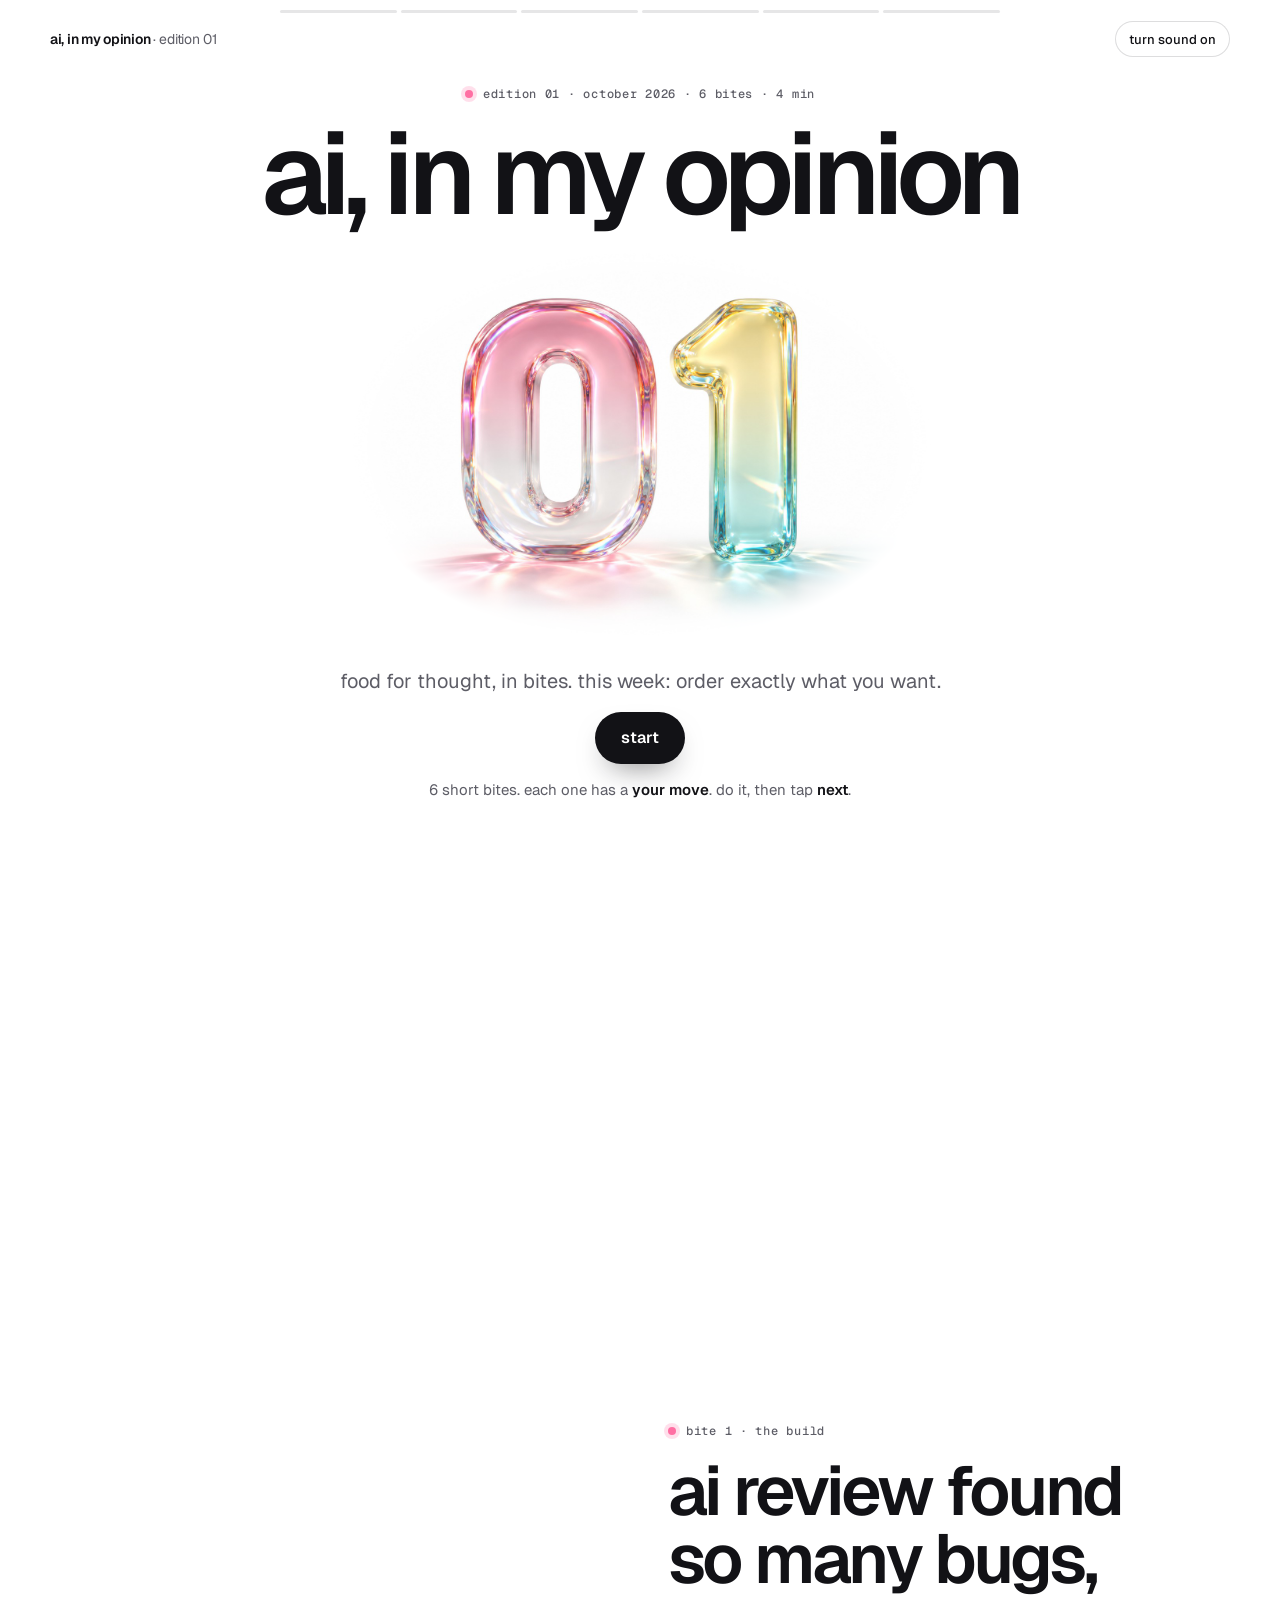
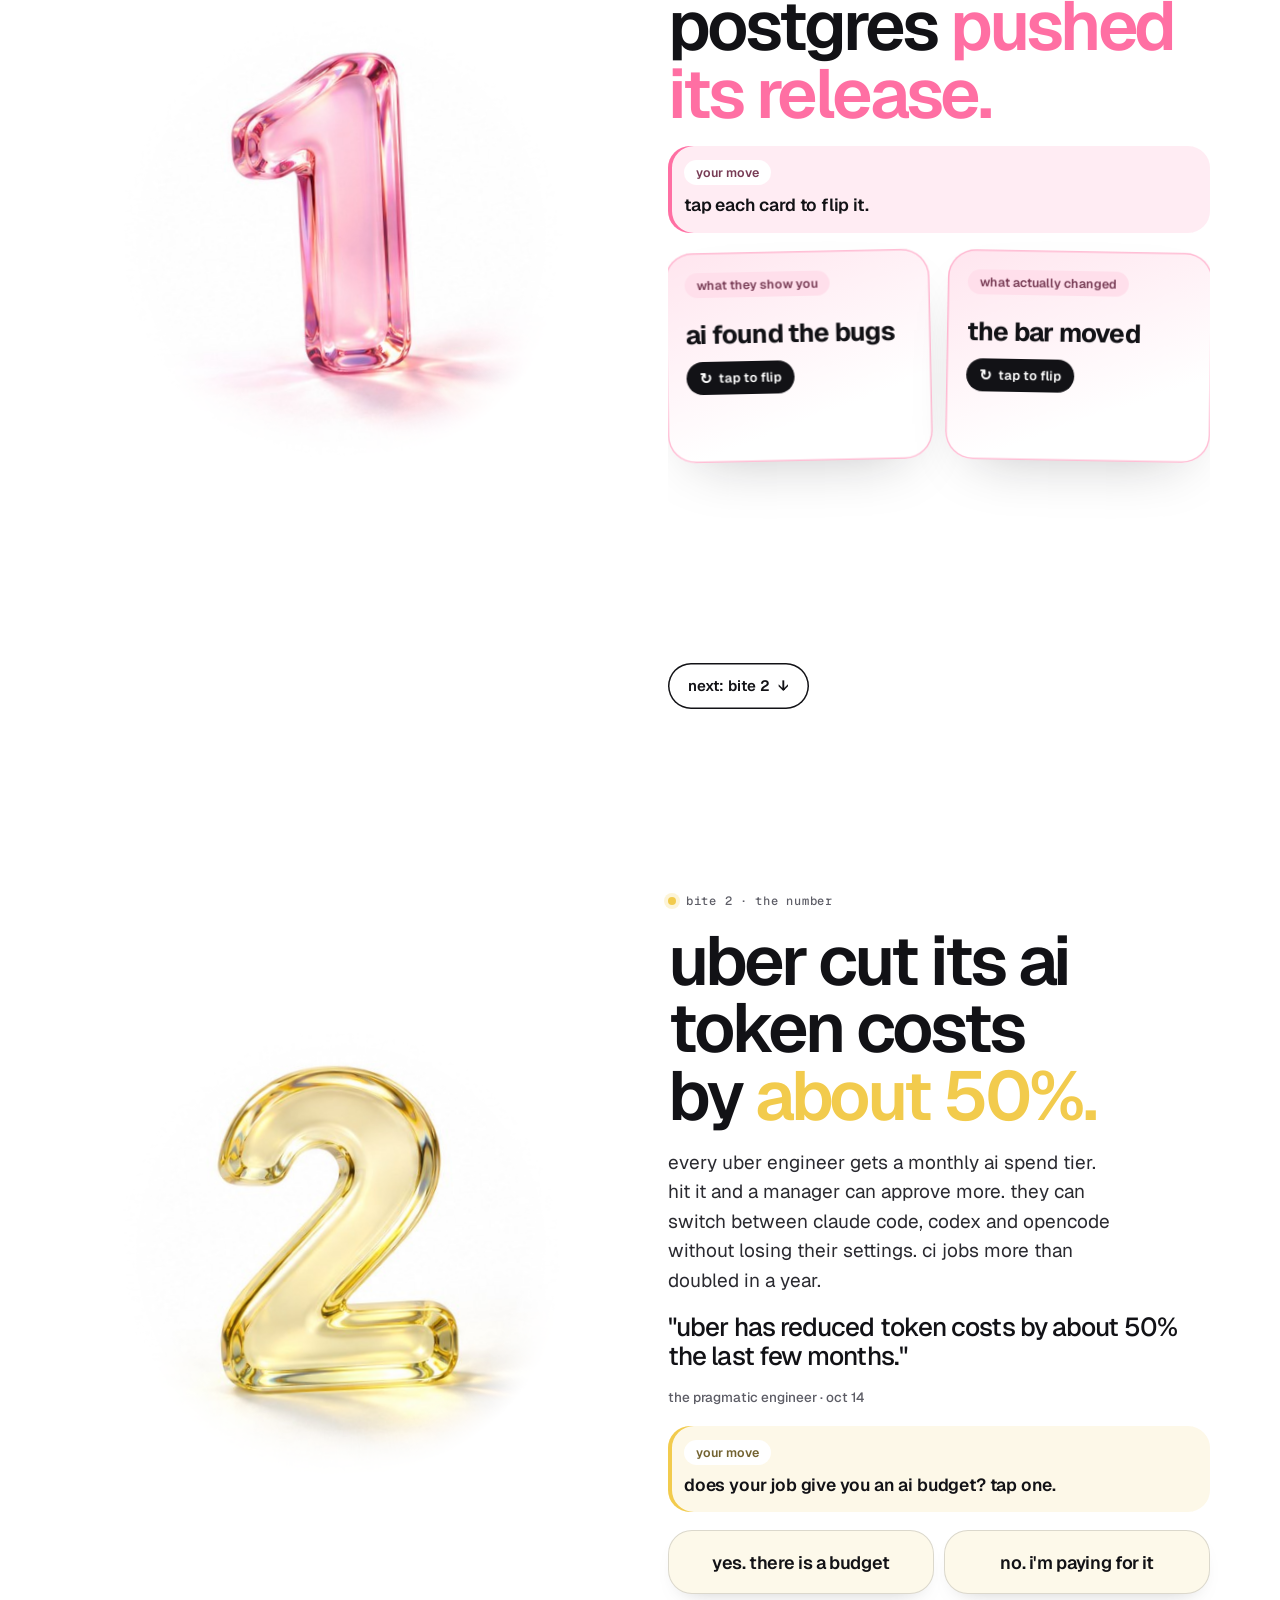
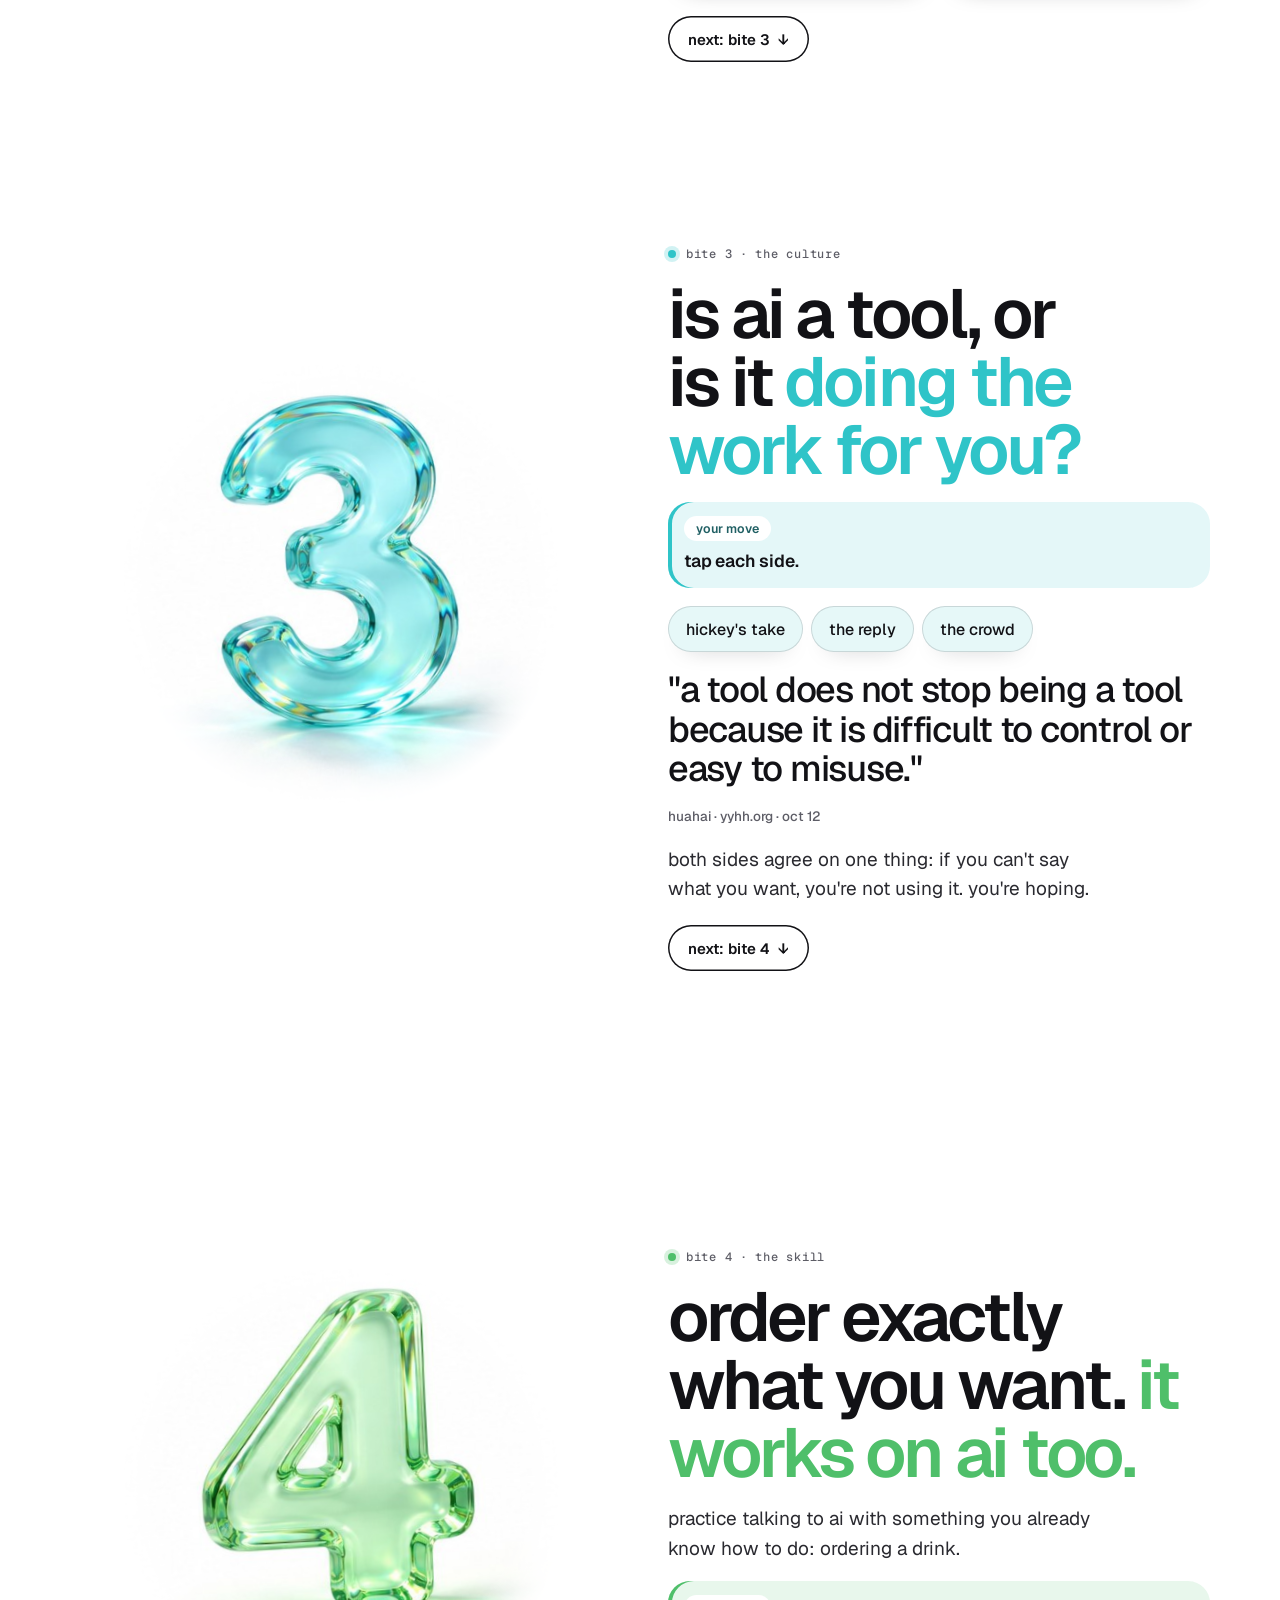
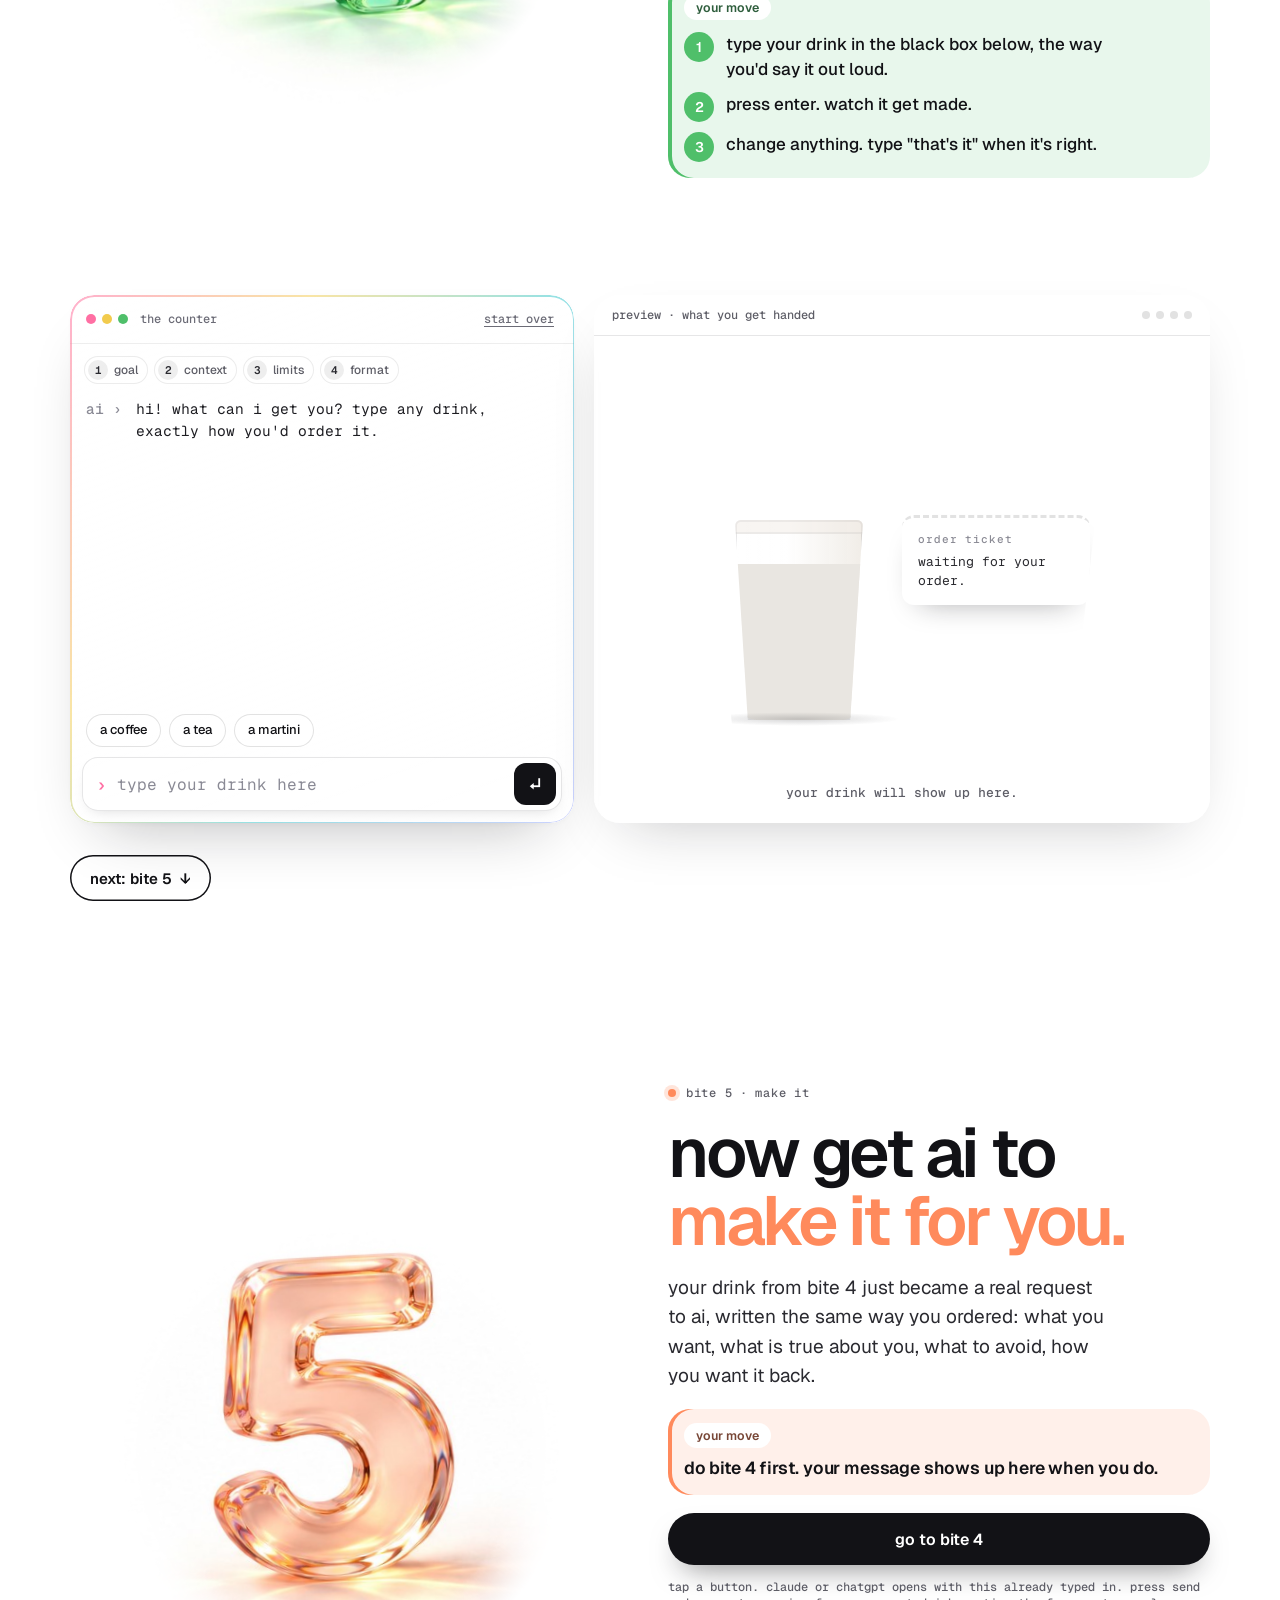
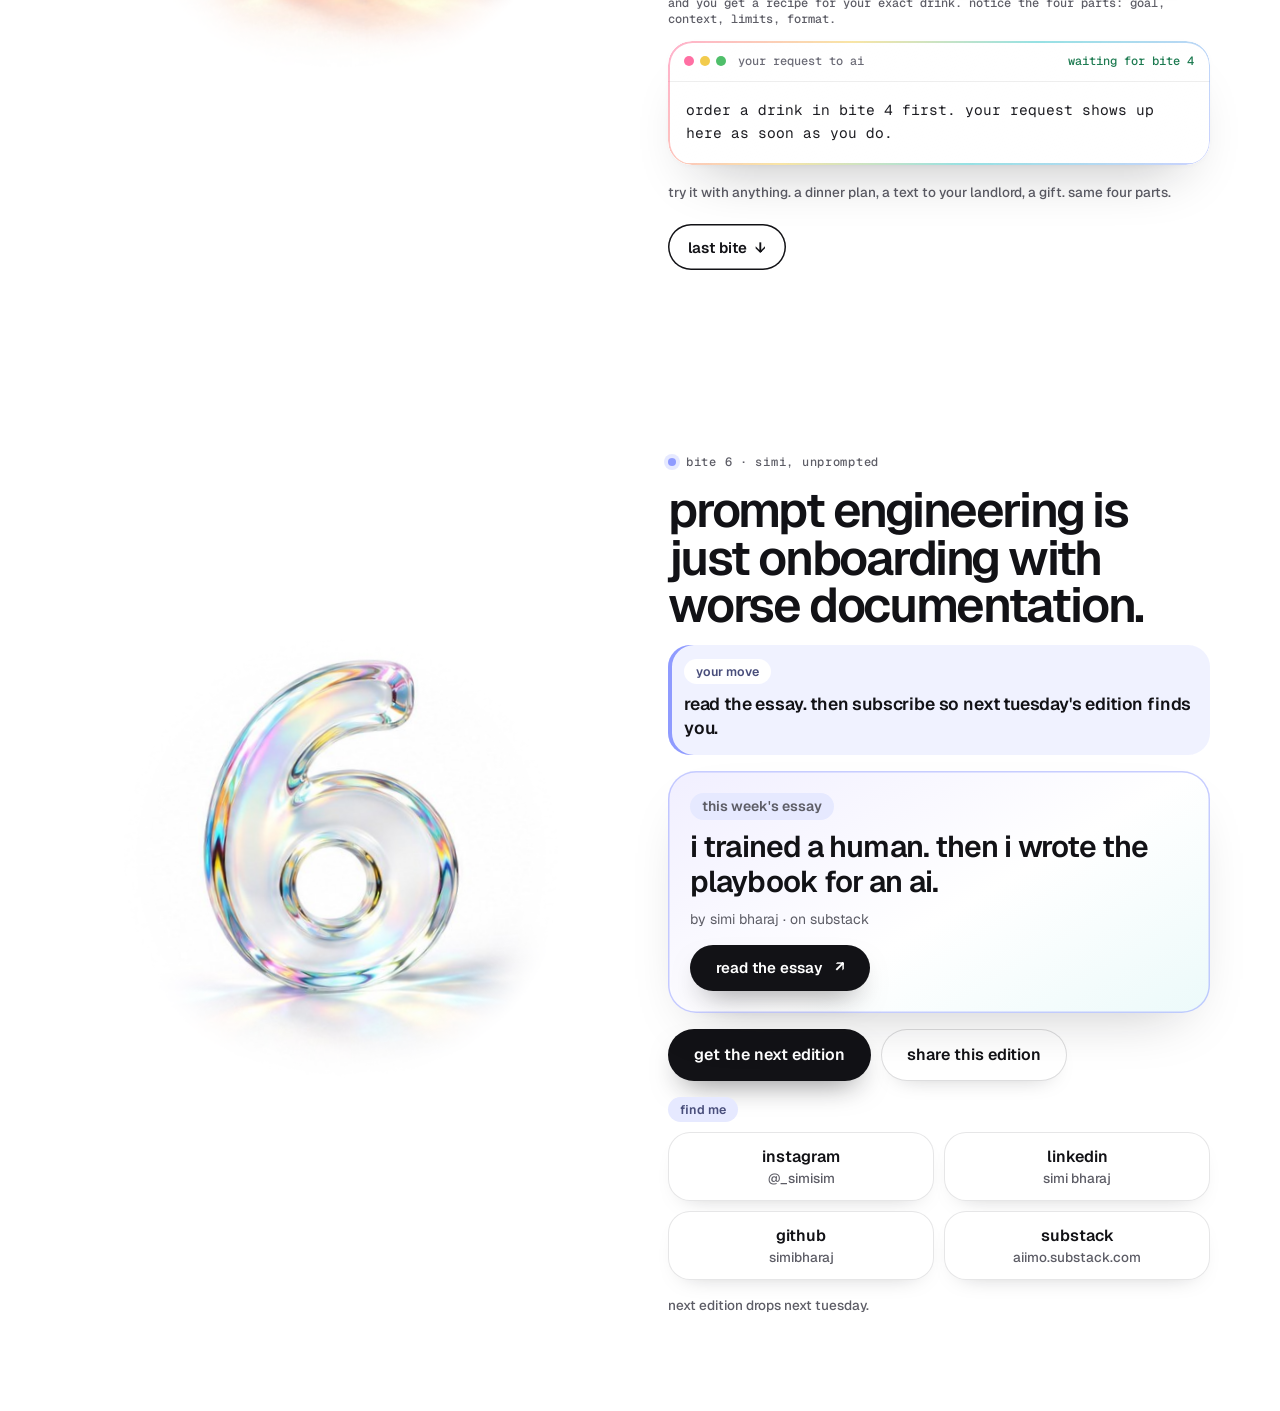
==== commit 8a80c6a0: "polish: clear glass terminals, sticker labels, bigger text, calmer bite 6, verbatim essay lines only" ====
--- a/01/index.html
+++ b/01/index.html
@@ -9,7 +9,7 @@
 <link rel="preconnect" href="https://fonts.googleapis.com">
 <link rel="preconnect" href="https://fonts.gstatic.com" crossorigin>
 <link rel="stylesheet" href="https://fonts.googleapis.com/css2?family=Geist:wght@400;500;600;700&family=Geist+Mono:wght@400;500&display=swap">
-<link rel="stylesheet" href="bites.css?v=1022a">
+<link rel="stylesheet" href="bites.css?v=1022b">
 <meta property="og:title" content="ai, in my opinion · edition 01">
 <meta property="og:description" content="food for thought, in bites. this week: order exactly what you want.">
 <meta property="og:image" content="https://simibharaj.github.io/aiimo/01/assets/cover.jpg">
@@ -25,10 +25,10 @@
 </div>
 <main id="bites"></main>
 <noscript><p style="padding:24px">turn on javascript to use this edition. or read it on <a href="https://aiimo.substack.com">substack</a>.</p></noscript>
-<script src="editions/01/edition.js?v=1022a"></script>
-<script src="lab.js?v=1022a"></script>
-<script src="builder.js?v=1022a"></script>
-<script src="term.js?v=1022a"></script>
-<script src="bites.js?v=1022a"></script>
+<script src="editions/01/edition.js?v=1022b"></script>
+<script src="lab.js?v=1022b"></script>
+<script src="builder.js?v=1022b"></script>
+<script src="term.js?v=1022b"></script>
+<script src="bites.js?v=1022b"></script>
 </body>
 </html>
--- a/01/bites.css
+++ b/01/bites.css
@@ -469,3 +469,70 @@
 .flip .f,.flip .b{position:relative;inset:auto;grid-area:1/1;min-height:150px;gap:14px}
 @media (min-width:861px){.flip .f,.flip .b{min-height:210px}}
 .poll.guess{grid-template-columns:repeat(3,1fr)}
+
+/* ---- polish pass: softer, cuter, easier to read ---- */
+.sticker,.flip small{align-self:flex-start;display:inline-flex;align-items:center;gap:6px;width:max-content;max-width:100%;padding:5px 12px;border-radius:99px;background:color-mix(in srgb,var(--accent) 22%,#fff);color:color-mix(in srgb,var(--accent) 42%,#17171c);font:600 12.5px/1.2 var(--sans);letter-spacing:0}
+.move>b.sticker{font:600 12.5px/1.2 var(--sans);letter-spacing:0;background:#fff;color:color-mix(in srgb,var(--accent) 42%,#17171c)}
+.move{border-radius:22px;padding:14px 16px 16px;gap:8px}
+.move>span{font-size:17.5px}
+.move.done>b.sticker{color:#5d5d66}
+.bite .say{font-size:19px;line-height:1.55;color:#2a2a30}
+.copy>.hint{font:500 13.5px/1.45 var(--sans);color:var(--muted)}
+.src a{font-size:14px}
+/* flip cards: tinted front, both sides labeled, a little tilt */
+.flip .f,.flip .b{border-radius:28px;padding:20px;gap:12px}
+.flip .f{background:linear-gradient(160deg,color-mix(in srgb,var(--accent) 18%,#fff),#fff 72%);box-shadow:inset 0 0 0 1.5px color-mix(in srgb,var(--accent) 45%,transparent),var(--shadow)}
+.flip .b{background:#fff;justify-content:flex-start;box-shadow:inset 0 0 0 2px color-mix(in srgb,var(--accent) 50%,transparent),var(--shadow)}
+.flip .b .fliptag{margin-top:auto}
+.flip strong{font-size:26px;line-height:1.08}
+.flip .b p{font-size:18.5px;line-height:1.45;font-weight:500;color:var(--ink)}
+.cards .flip:nth-child(1){transform:rotate(-1.2deg)}.cards .flip:nth-child(2){transform:rotate(1deg)}
+.cards .flip:active{transform:none}
+/* takes, polls, chips */
+.take{border-radius:28px;padding:20px 22px;gap:10px;background:color-mix(in srgb,var(--accent) 9%,rgba(255,255,255,.85))}
+.take p{font-size:21px;line-height:1.35}
+.poll button{border-radius:24px;font-size:18px;background:color-mix(in srgb,var(--accent) 12%,#fff)}
+.poll button[aria-pressed=true]{background:var(--ink);color:#fff}
+.scen button{min-height:46px;padding:8px 18px;font-size:16px;background:color-mix(in srgb,var(--accent) 12%,#fff)}
+.scen button[aria-pressed=true]{background:var(--ink);color:#fff}
+/* bite 6: calm and clear */
+#b6 .copy{gap:16px}
+.essaycard{gap:10px;padding:22px;border-radius:28px;background:linear-gradient(150deg,#f1efff,#fff 55%,#ecfafa);box-shadow:inset 0 0 0 1.5px rgba(143,155,255,.5),var(--shadow);transition:transform .2s}
+.essaycard:hover{transform:translateY(-2px)}
+.essaycard strong{font:600 clamp(24px,2.6vw,30px)/1.15 var(--sans);letter-spacing:-.03em}
+.essaycard .by{font-size:14px;color:var(--muted)}
+.essaycard .go{align-self:flex-start;margin-top:4px;min-height:46px;font-size:15px}
+.findme{gap:10px;padding:0;background:none;box-shadow:none;-webkit-backdrop-filter:none;backdrop-filter:none}
+.fm-grid{display:grid;grid-template-columns:1fr 1fr;gap:10px}
+.findme .fm-grid a{display:flex;flex-direction:column;gap:2px;min-height:0;padding:14px 16px;border-top:0;border-radius:22px;background:#fff;box-shadow:inset 0 0 0 1px rgba(18,18,22,.1),0 10px 24px -18px rgba(18,18,22,.35);text-decoration:none;color:var(--ink)}
+.findme .fm-grid a b{font:600 16px var(--sans)}
+.findme .fm-grid a span{font:500 13.5px var(--sans);color:var(--muted);overflow:hidden;text-overflow:ellipsis;white-space:nowrap}
+@media (max-width:860px){.bite .say{font-size:18px}.flip strong{font-size:24px}.take p{font-size:20px}}
+@media (prefers-reduced-motion:reduce){.essaycard:hover{transform:none}}
+/* the your-move box just states the move. no done states. */
+.move.done{background:color-mix(in srgb,var(--accent) 13%,#fff);box-shadow:inset 4px 0 0 var(--accent)}
+.move.done>b::after,.move.done>b.sticker::after{content:none}
+
+/* ---- clear glass terminals (bite 4 and bite 5) ---- */
+.term{position:relative;background:linear-gradient(160deg,rgba(255,255,255,.66),rgba(255,255,255,.28));color:var(--ink);-webkit-backdrop-filter:blur(22px) saturate(1.5);backdrop-filter:blur(22px) saturate(1.5);box-shadow:inset 0 1px 0 rgba(255,255,255,.95),0 30px 60px -32px rgba(18,18,22,.32),0 2px 10px -4px rgba(18,18,22,.08);overflow:hidden}
+.term::before{content:"";position:absolute;inset:0;border-radius:inherit;padding:1.5px;background:var(--edge,linear-gradient(135deg,#ffd1e3,#fff4c2,#c8f4f2,#e3dcff));-webkit-mask:linear-gradient(#000 0 0) content-box,linear-gradient(#000 0 0);-webkit-mask-composite:xor;mask-composite:exclude;pointer-events:none;z-index:2}
+.term-top{border-bottom:1px solid rgba(18,18,22,.07);color:#6b6b76}
+.term-reset{color:#6b6b76}
+.rail li{background:rgba(255,255,255,.7);color:#5d5d66;box-shadow:inset 0 0 0 1px rgba(18,18,22,.08)}
+.rail li span{background:rgba(18,18,22,.07);color:#2a2a30}
+.rail li.now{color:var(--ink);box-shadow:inset 0 0 0 1.5px var(--c)}
+.rail li.on{color:#141418;background:var(--c);box-shadow:none}
+.ln b{color:#8a8a95}
+.ln.ai span{color:#1d1d22}
+.ln.you span{color:#1c7a50}
+.sugs button{border:1px solid rgba(18,18,22,.12);background:rgba(255,255,255,.78);color:var(--ink)}
+.sugs button:hover{background:#fff}
+.tin{background:rgba(255,255,255,.82);box-shadow:inset 0 0 0 1px rgba(18,18,22,.1),0 6px 16px -10px rgba(18,18,22,.25)}
+.tin input{color:var(--ink)}
+.tin input::placeholder{color:#8a8a95}
+.tin button{background:var(--ink);color:#fff}
+.take5 .term-top>span:last-child{color:#1c7a50}
+pre.t5{color:#1d1d22}
+.essaycard>.go{color:#fff;font-size:15px}
+.flip .f{justify-content:center}
+.flip .f small{position:absolute;top:20px;left:20px}
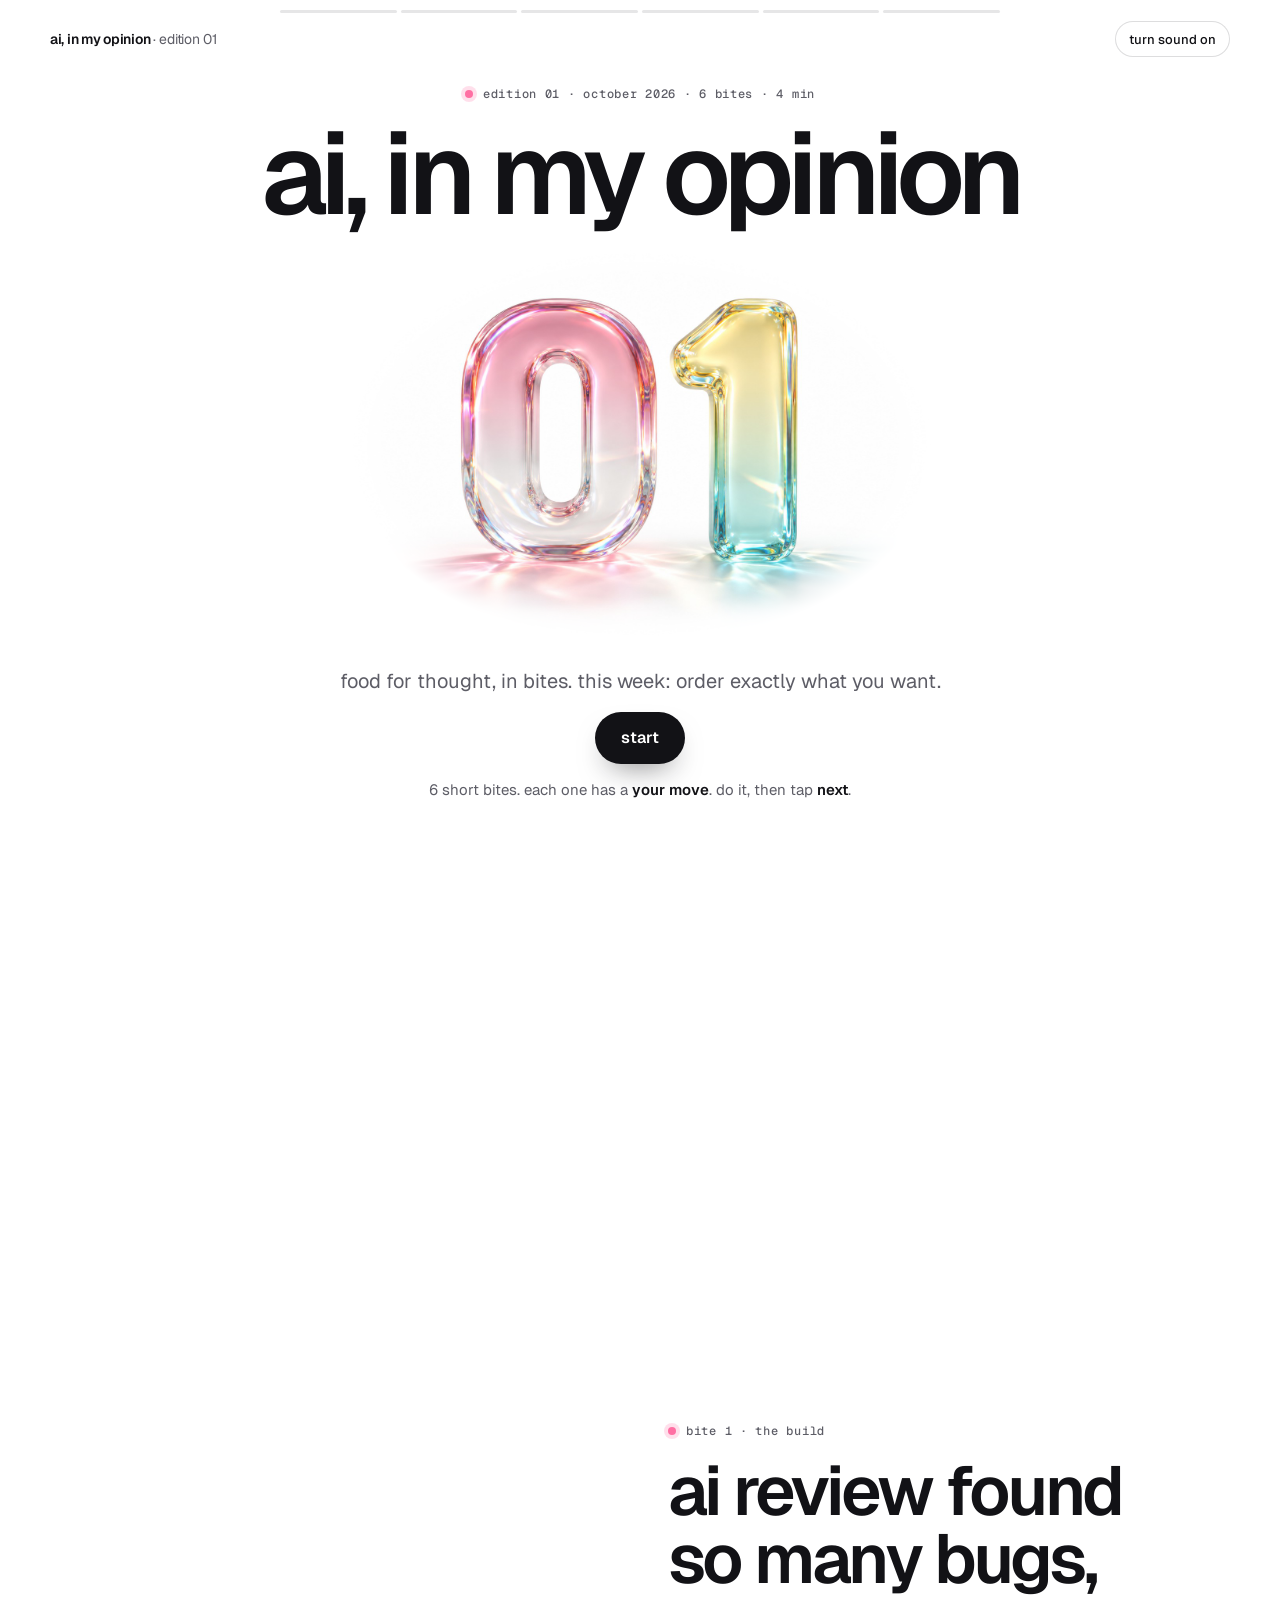
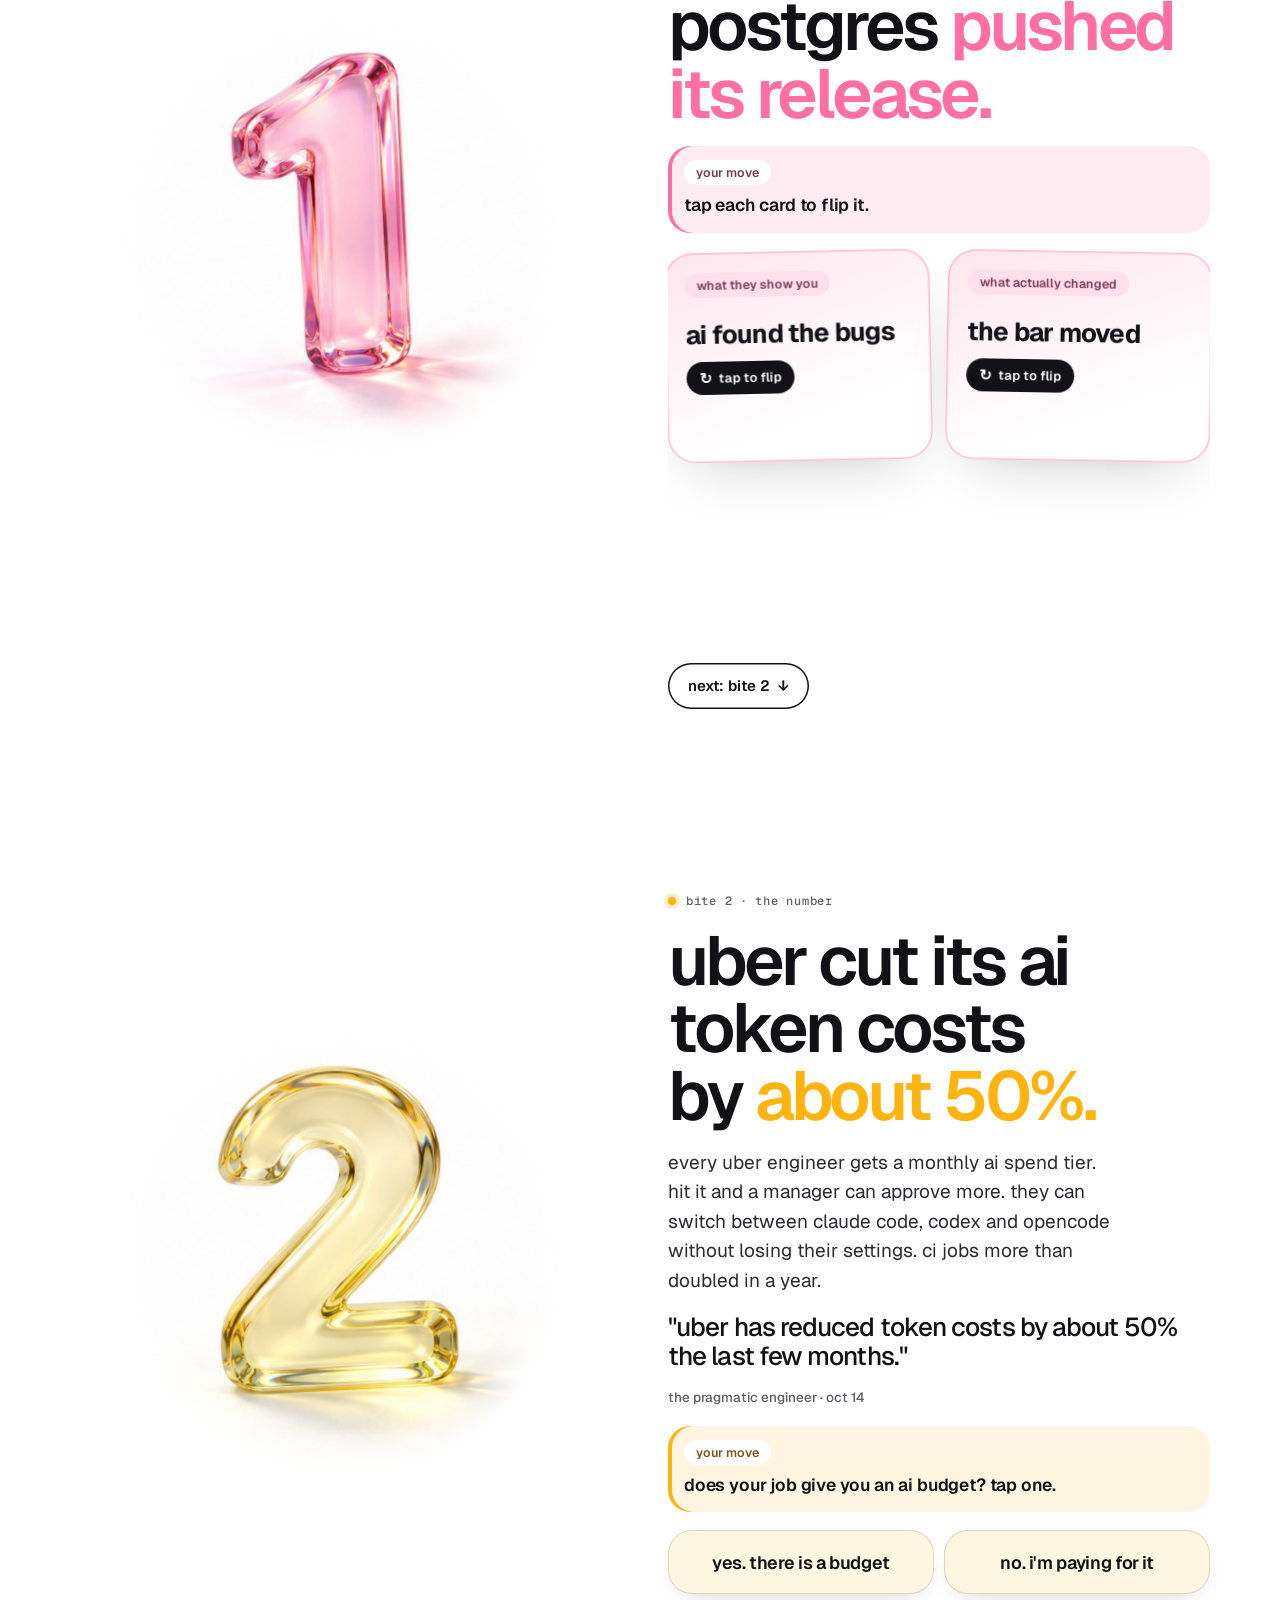
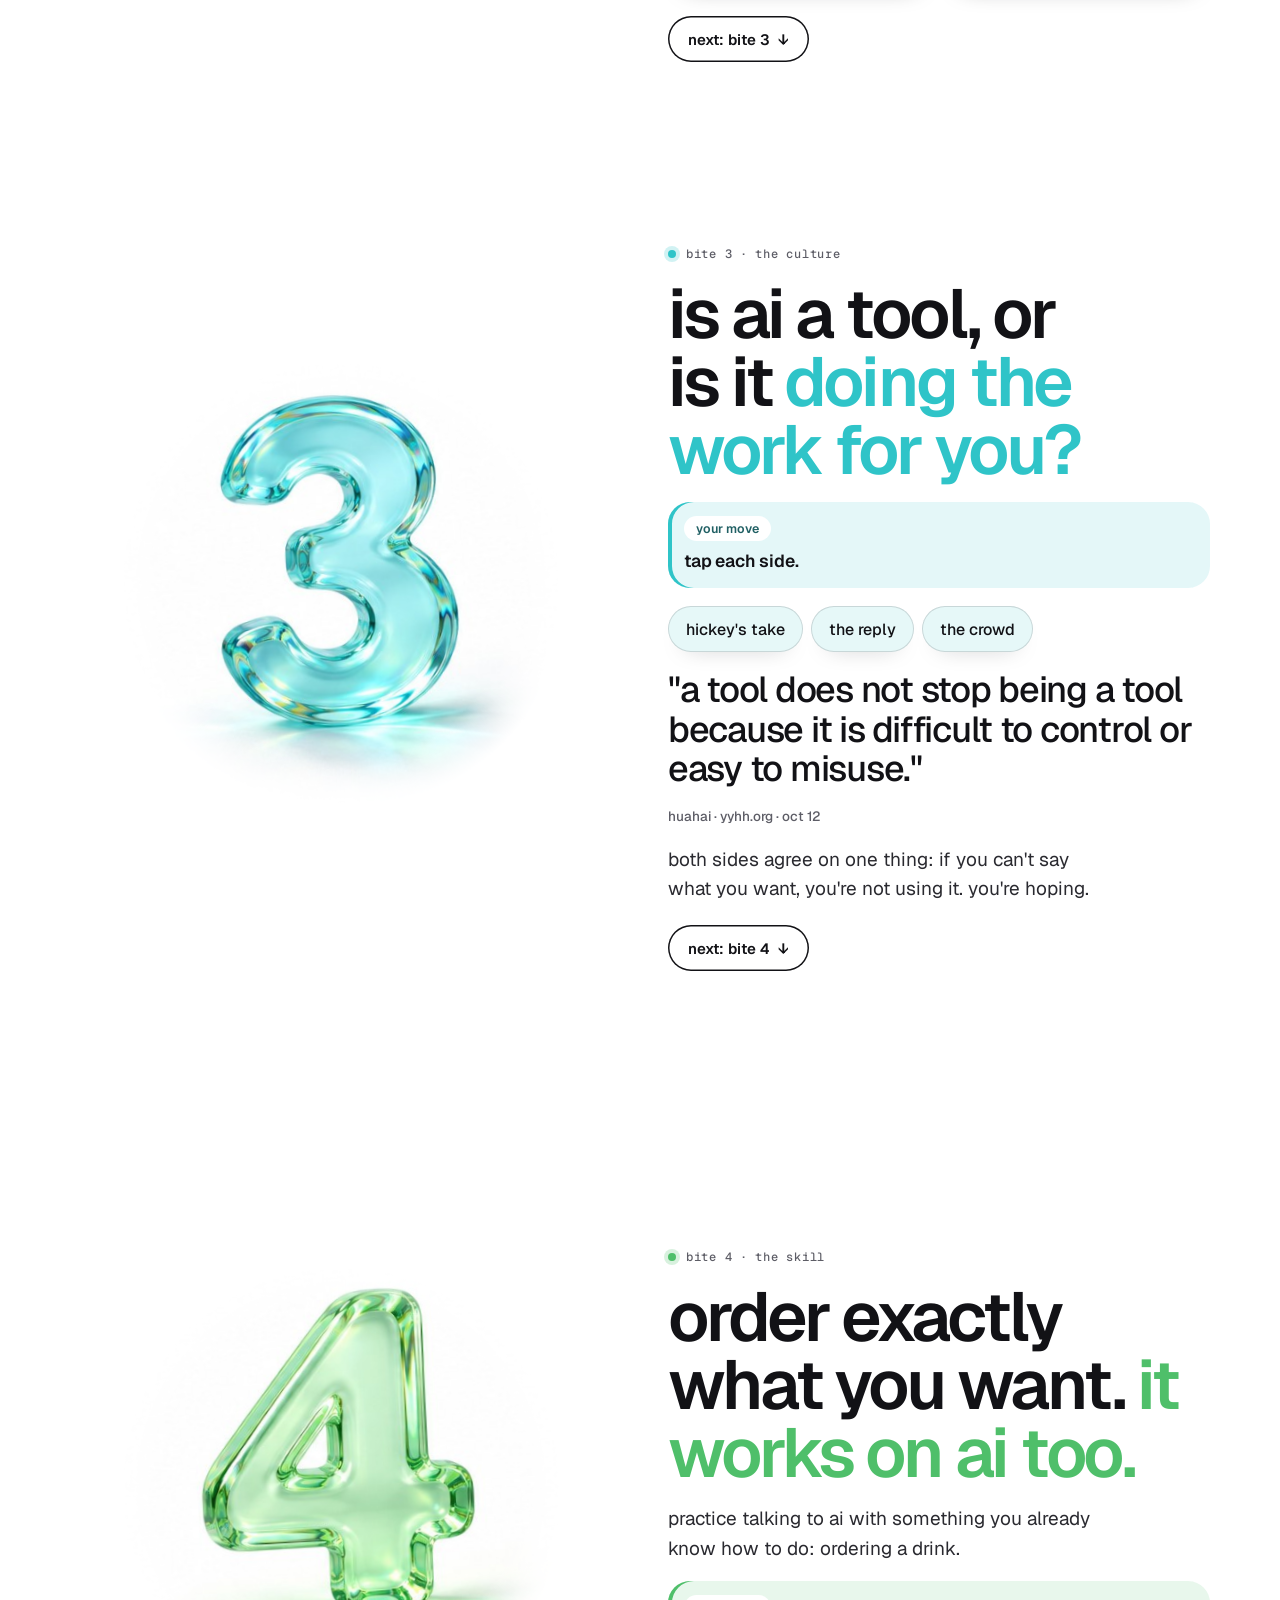
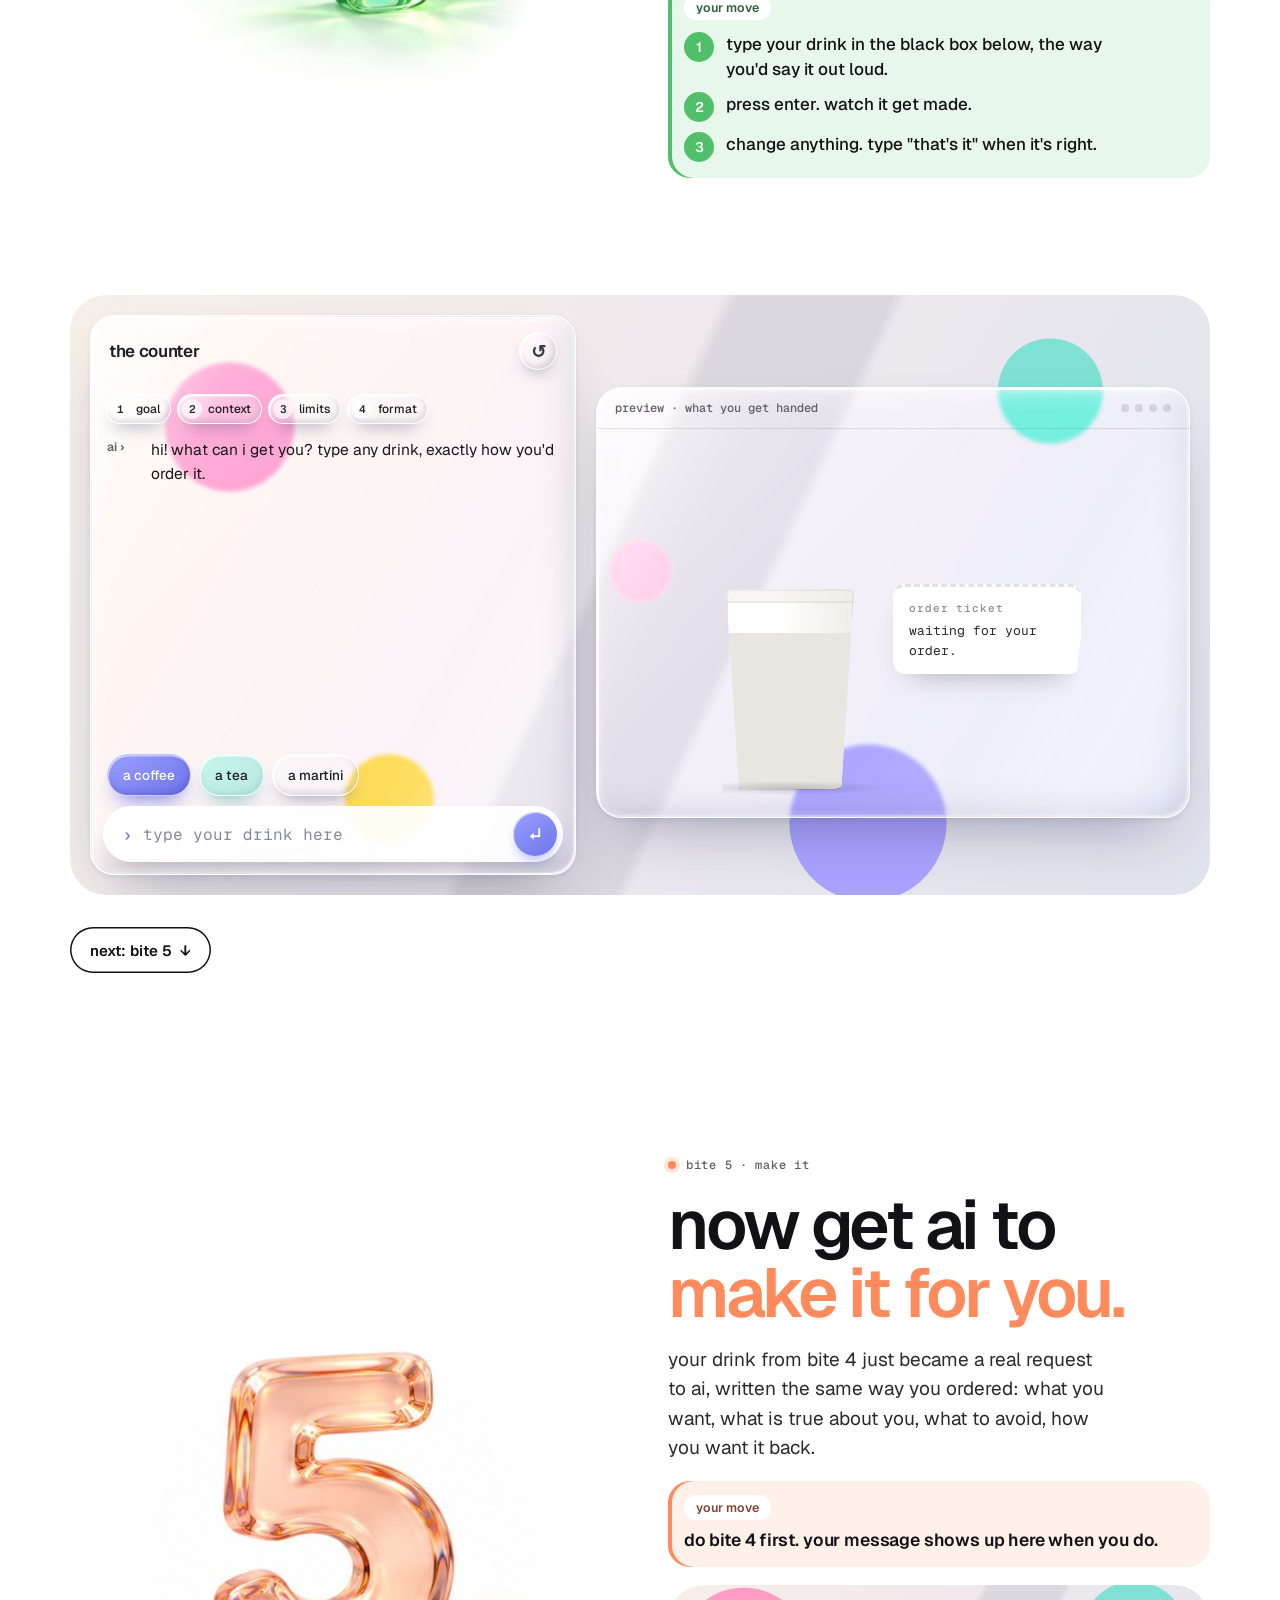
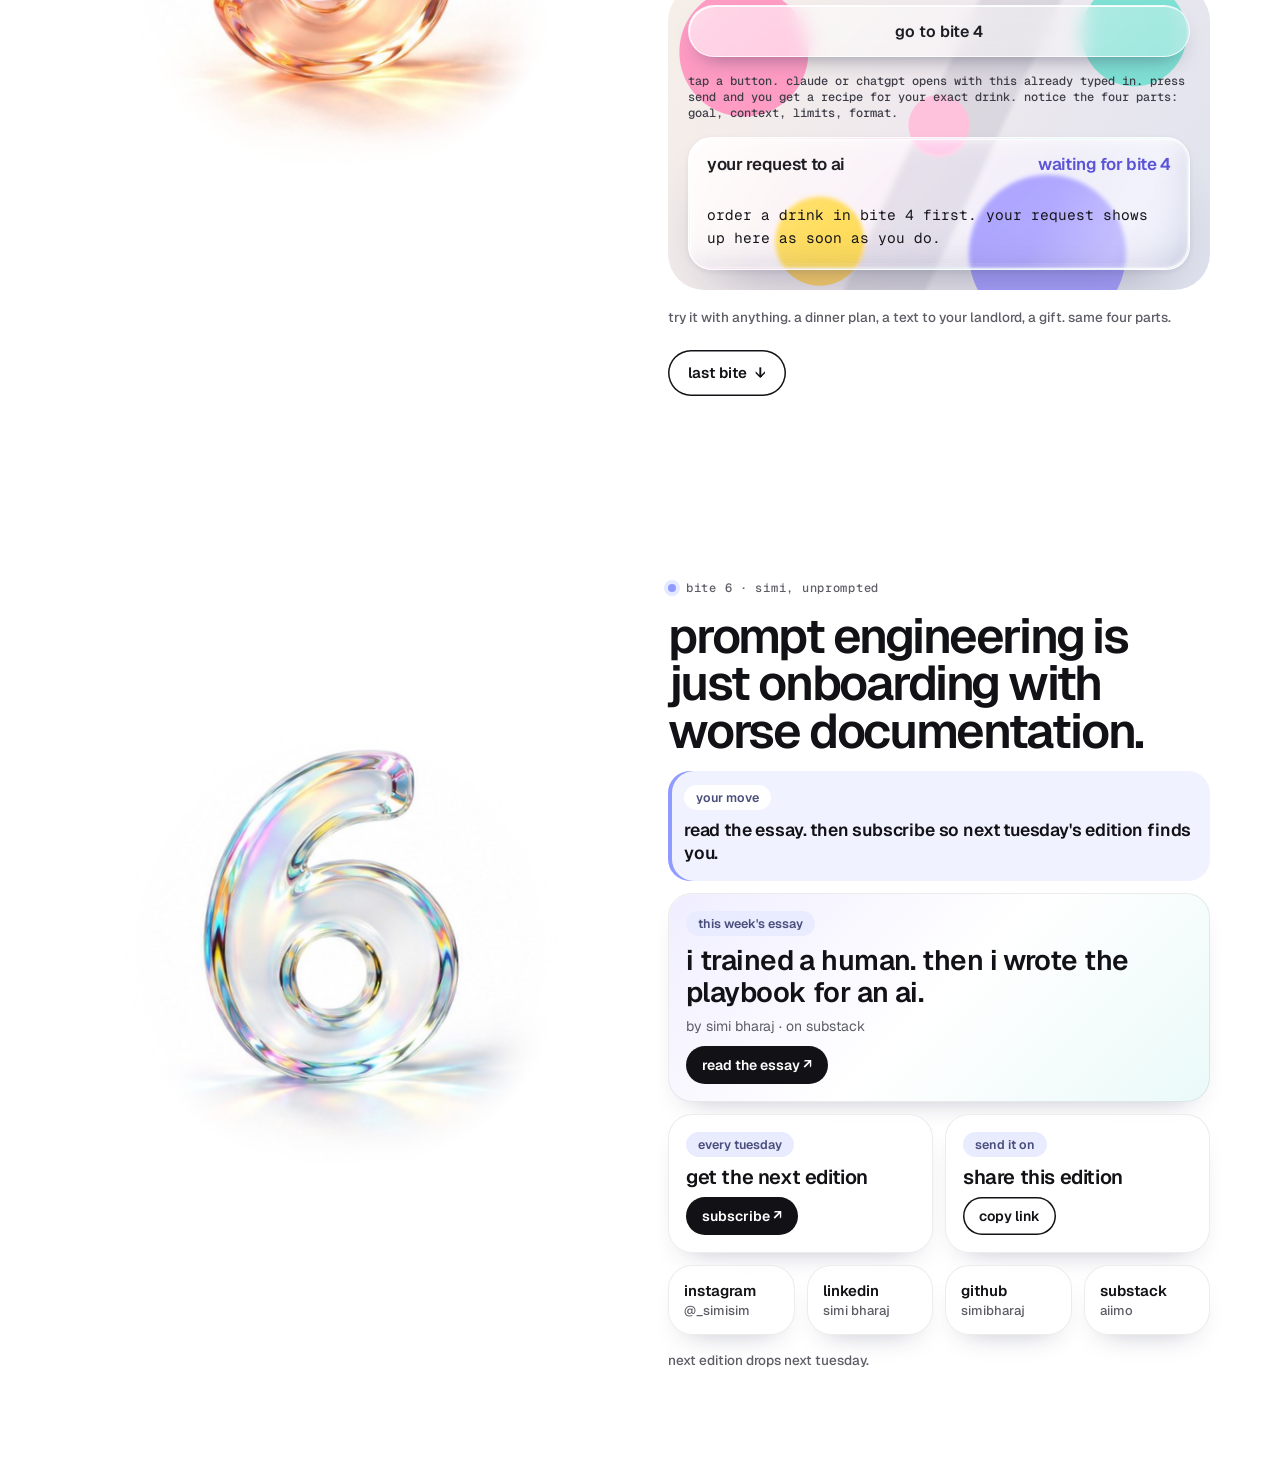
==== commit 19341d6e: "clear liquid glass terminals, drawn cartoon pictures, browser-window site builder, bite 6 grid, gold" ====
--- a/01/index.html
+++ b/01/index.html
@@ -9,7 +9,7 @@
 <link rel="preconnect" href="https://fonts.googleapis.com">
 <link rel="preconnect" href="https://fonts.gstatic.com" crossorigin>
 <link rel="stylesheet" href="https://fonts.googleapis.com/css2?family=Geist:wght@400;500;600;700&family=Geist+Mono:wght@400;500&display=swap">
-<link rel="stylesheet" href="bites.css?v=1022b">
+<link rel="stylesheet" href="bites.css?v=1022c">
 <meta property="og:title" content="ai, in my opinion · edition 01">
 <meta property="og:description" content="food for thought, in bites. this week: order exactly what you want.">
 <meta property="og:image" content="https://simibharaj.github.io/aiimo/01/assets/cover.jpg">
@@ -25,10 +25,11 @@
 </div>
 <main id="bites"></main>
 <noscript><p style="padding:24px">turn on javascript to use this edition. or read it on <a href="https://aiimo.substack.com">substack</a>.</p></noscript>
-<script src="editions/01/edition.js?v=1022b"></script>
-<script src="lab.js?v=1022b"></script>
-<script src="builder.js?v=1022b"></script>
-<script src="term.js?v=1022b"></script>
-<script src="bites.js?v=1022b"></script>
+<script src="clipart.js?v=1022c"></script>
+<script src="editions/01/edition.js?v=1022c"></script>
+<script src="lab.js?v=1022c"></script>
+<script src="builder.js?v=1022c"></script>
+<script src="term.js?v=1022c"></script>
+<script src="bites.js?v=1022c"></script>
 </body>
 </html>
--- a/01/bites.css
+++ b/01/bites.css
@@ -536,3 +536,207 @@
 .essaycard>.go{color:#fff;font-size:15px}
 .flip .f{justify-content:center}
 .flip .f small{position:absolute;top:20px;left:20px}
+/* website preview: sections the reader asks for */
+.tview{position:relative}
+.tscreen.phone .tview{overflow-y:auto;scrollbar-width:none;scroll-behavior:smooth}
+.tscreen.phone .tview::-webkit-scrollbar{display:none}
+.site{min-height:100%;height:auto;padding-bottom:16px}
+.site.big h4{font-size:32px}
+.site .sec{margin:12px 16px 0;padding:12px;border-radius:14px;background:color-mix(in srgb,var(--fg) 6%,transparent);display:flex;flex-direction:column;gap:6px}
+.site .sec>b{font-size:12.5px}
+.site .sec p{margin:0;opacity:.8}
+.site .sec.new{box-shadow:0 0 0 2px var(--ac);animation:rise .5s ease}
+.site .ph{display:grid;grid-template-columns:1fr 1fr;gap:6px}
+.site .ph i{aspect-ratio:1;border-radius:10px;background:radial-gradient(60% 60% at 30% 30%,color-mix(in srgb,var(--ac) 60%,#fff),transparent),linear-gradient(140deg,color-mix(in srgb,var(--ac) 35%,var(--bg)),color-mix(in srgb,var(--fg) 25%,var(--bg)))}
+.site .ph i:nth-child(2){filter:hue-rotate(25deg)}.site .ph i:nth-child(3){filter:hue-rotate(-20deg) brightness(1.05)}.site .ph i:nth-child(4){filter:saturate(.7)}
+.site .stars{color:var(--ac);letter-spacing:2px}
+.site .pr{display:flex;justify-content:space-between}
+.site .cta.sm{padding:7px 12px;font-size:11px}
+.site .sec.extra p{opacity:1}
+/* instagram preview: product photo */
+.post-m .sq.photo{background:radial-gradient(70% 60% at 50% 35%,#fff7ea,transparent),linear-gradient(160deg,#f3e3cf,#e9d2bd 60%,#d9bba3)}
+.post-m .sq .prod{position:absolute;left:50%;top:44%;transform:translate(-50%,-50%);width:74px;height:92px;border-radius:14px 14px 18px 18px;background:linear-gradient(90deg,rgba(255,255,255,.55),rgba(255,255,255,.2) 45%,rgba(255,255,255,.5));box-shadow:inset 0 0 0 2px rgba(255,255,255,.7),0 18px 24px -14px rgba(90,60,40,.5)}
+.post-m .sq .prod::before{content:"";position:absolute;left:8px;right:8px;top:-10px;height:12px;border-radius:6px;background:#b9946f}
+.post-m .sq .prod i{position:absolute;left:50%;top:18px;width:6px;height:14px;margin-left:-3px;border-radius:50% 50% 40% 40%;background:radial-gradient(circle at 50% 70%,#ffd27a,#ff9f43)}
+.post-m .sq.photo strong{align-self:flex-end;margin-top:auto;font-size:15px;opacity:.75}
+
+/* ---- liquid glass ui (bites 4 and 5) ----
+   glass only reads as glass with something behind it, so the terminals sit on a soft lit stage */
+#lab .tgrid,.take5{position:relative;isolation:isolate;padding:20px;border-radius:36px;
+  background:linear-gradient(118deg,#f1e9e1 0%,#ebe5e6 42%,#cfd3de 70%,#aeb5c5 100%);overflow:hidden}
+#lab .tgrid::before,.take5::before{content:"";position:absolute;inset:-20%;z-index:-1;pointer-events:none;
+  background:radial-gradient(30% 34% at 18% 28%,rgba(255,170,205,.55),transparent 70%),radial-gradient(28% 30% at 72% 22%,rgba(150,225,220,.55),transparent 70%),
+             radial-gradient(34% 36% at 62% 82%,rgba(170,165,255,.5),transparent 70%),linear-gradient(115deg,transparent 52%,rgba(60,62,80,.16) 53%,rgba(60,62,80,.16) 61%,transparent 62%);filter:blur(18px)}
+.term,#lab .tpv{background:linear-gradient(140deg,rgba(255,255,255,.42),rgba(255,255,255,.14) 60%,rgba(255,255,255,.24));
+  -webkit-backdrop-filter:blur(20px) saturate(170%);backdrop-filter:blur(20px) saturate(170%);
+  border:1px solid rgba(255,255,255,.6);
+  box-shadow:inset 1.5px 1.5px 0 rgba(255,255,255,.9),inset -1px -1px 0 rgba(255,255,255,.3),inset 0 0 30px rgba(255,255,255,.22),0 26px 50px -24px rgba(40,42,70,.42)}
+.term::before{opacity:.55}
+.term-top{border-bottom:1px solid rgba(255,255,255,.5);color:#4b4b56}
+.term-reset{color:#4b4b56}
+.ln b{color:#5f5f6b}
+.ln.ai span{color:#16161b}
+.ln.you span{color:#5a54d6}
+/* glass pills */
+.sugs button,.rail li{background:linear-gradient(140deg,rgba(255,255,255,.55),rgba(255,255,255,.2));border:1px solid rgba(255,255,255,.7);color:#1d1d24;
+  -webkit-backdrop-filter:blur(10px);backdrop-filter:blur(10px);
+  box-shadow:inset 1px 1px 0 rgba(255,255,255,.95),inset -1px -1px 0 rgba(255,255,255,.25),0 10px 18px -10px rgba(40,42,70,.45)}
+.sugs button{padding:9px 15px;font-size:13.5px}
+.sugs button:hover{background:linear-gradient(140deg,rgba(255,255,255,.75),rgba(255,255,255,.35))}
+.rail li span{background:rgba(255,255,255,.65);color:#2a2a30}
+.rail li.on{color:#141418;border-color:rgba(255,255,255,.75);background:linear-gradient(140deg,color-mix(in srgb,var(--c) 70%,#fff),color-mix(in srgb,var(--c) 85%,transparent));
+  box-shadow:inset 1px 1px 0 rgba(255,255,255,.8),0 10px 18px -10px color-mix(in srgb,var(--c) 80%,#000)}
+/* input: a white pill with a round send button */
+.tin{background:rgba(255,255,255,.9);border-radius:99px;padding:5px 5px 5px 18px;border:1px solid rgba(255,255,255,.9);
+  box-shadow:inset 0 1px 0 #fff,0 12px 24px -14px rgba(40,42,70,.5)}
+.tin span{color:#7c83f0}
+.tin button{width:44px;height:44px;border-radius:50%;background:linear-gradient(145deg,#9aa0ff,#6d74ea);color:#fff;
+  box-shadow:inset 1px 1px 0 rgba(255,255,255,.6),0 8px 16px -8px rgba(90,96,230,.8)}
+/* bite 5 card + buttons on the same stage */
+.take5{gap:16px}
+.take5 .term-top>span:last-child{color:#5a54d6}
+pre.t5{color:#16161b}
+.take5 .row .go:not(.light2){background:linear-gradient(145deg,#9aa0ff,#6d74ea);box-shadow:inset 1px 1px 0 rgba(255,255,255,.55),0 12px 22px -12px rgba(90,96,230,.9)}
+.take5 .row .go.light2,.take5 .t5go{background:linear-gradient(140deg,rgba(255,255,255,.6),rgba(255,255,255,.25));color:#1d1d24;border:1px solid rgba(255,255,255,.75);
+  -webkit-backdrop-filter:blur(10px);backdrop-filter:blur(10px);box-shadow:inset 1px 1px 0 rgba(255,255,255,.95),0 12px 22px -12px rgba(40,42,70,.5)}
+.take5 .hint{color:#3d3d48}
+@media (max-width:860px){
+  #lab .tgrid,.take5{padding:12px;border-radius:28px}
+  #lab .tpv{background:linear-gradient(140deg,rgba(255,255,255,.78),rgba(255,255,255,.6));-webkit-backdrop-filter:blur(24px) saturate(170%);backdrop-filter:blur(24px) saturate(170%)}
+}
+/* liquid glass, closer to the reference: big title bar, round glass buttons, glossy colored pills */
+.term-top{padding:16px 18px 12px;font:600 17px/1.2 var(--sans);letter-spacing:-.02em;color:#1d1d24;border-bottom:0}
+.term-top .lights{display:none}
+.term-reset{width:38px;height:38px;border-radius:50%;font-size:0;text-decoration:none;padding:0;flex:none;
+  background:linear-gradient(140deg,rgba(255,255,255,.6),rgba(255,255,255,.2));border:1px solid rgba(255,255,255,.75);
+  box-shadow:inset 1px 1px 0 rgba(255,255,255,.95),0 8px 16px -8px rgba(40,42,70,.45);position:relative}
+.term-reset::after{content:"↺";font:600 18px var(--sans);color:#3b3b46;position:absolute;inset:0;display:grid;place-items:center}
+.sugs button{border-radius:99px;min-height:42px}
+.sugs button:first-child{color:#fff;border-color:rgba(255,255,255,.55);background:linear-gradient(150deg,#9aa0ff,#6c73ea);
+  box-shadow:inset 1px 1.5px 0 rgba(255,255,255,.55),inset -1px -2px 6px rgba(40,30,140,.25),0 12px 20px -10px rgba(90,96,230,.85)}
+.sugs button:nth-child(2){background:linear-gradient(150deg,rgba(190,245,235,.85),rgba(140,225,212,.6));
+  box-shadow:inset 1px 1.5px 0 rgba(255,255,255,.85),inset -1px -2px 6px rgba(20,120,110,.15),0 12px 20px -10px rgba(60,170,160,.7)}
+.rail li{min-height:30px}
+.ln.ai span{font-family:var(--sans);font-size:15.5px;line-height:1.5}
+.ln.you span{font-family:var(--sans);font-size:15.5px;font-weight:500}
+.ln b{font-family:var(--sans);font-weight:600;font-size:12px}
+.ln{grid-template-columns:38px 1fr}
+
+/* brighter golden yellow */
+:root{--butter:#ffb30f}
+.bite h2 em{text-shadow:none}
+
+/* ---- CLEAR glass, not frosted ----
+   the stage behind has crisp shapes; the panels are see-through with thick bright rims and a sheen */
+#lab .tgrid,.take5{background:linear-gradient(120deg,#f6efe8 0%,#efe9ee 45%,#dfe3ee 100%)}
+#lab .tgrid::before,.take5::before{filter:none;inset:0;
+  background:
+   radial-gradient(circle at 14% 22%,#ff9cc4 0 64px,transparent 65px),
+   radial-gradient(circle at 86% 16%,#7fe0d4 0 52px,transparent 53px),
+   radial-gradient(circle at 70% 88%,#a9a3ff 0 78px,transparent 79px),
+   radial-gradient(circle at 28% 84%,#ffd36b 0 44px,transparent 45px),
+   radial-gradient(circle at 50% 46%,#ffc2dc 0 30px,transparent 31px),
+   linear-gradient(115deg,transparent 46%,rgba(60,62,90,.10) 47%,rgba(60,62,90,.10) 58%,transparent 59%)}
+.term,#lab .tpv{
+  background:linear-gradient(135deg,rgba(255,255,255,.34) 0%,rgba(255,255,255,.06) 38%,rgba(255,255,255,0) 60%,rgba(255,255,255,.14) 100%);
+  -webkit-backdrop-filter:blur(2px) saturate(1.25) brightness(1.04);backdrop-filter:blur(2px) saturate(1.25) brightness(1.04);
+  border:1.5px solid rgba(255,255,255,.85);
+  box-shadow:
+    inset 2px 2px 1px rgba(255,255,255,.95),
+    inset -2px -2px 2px rgba(255,255,255,.45),
+    inset 0 0 0 6px rgba(255,255,255,.08),
+    inset 10px 14px 28px -18px rgba(255,255,255,.9),
+    inset -18px -22px 40px -26px rgba(70,70,120,.28),
+    0 30px 60px -30px rgba(40,42,80,.45),0 2px 6px rgba(40,42,80,.08)}
+.term::before{opacity:1;padding:1px;background:linear-gradient(135deg,rgba(255,255,255,1),rgba(255,210,235,.6) 30%,rgba(200,245,240,.5) 60%,rgba(255,255,255,.9))}
+/* sheen across the glass */
+.term::after,#lab .tpv::after{content:"";position:absolute;inset:0;border-radius:inherit;pointer-events:none;z-index:1;
+  background:linear-gradient(115deg,rgba(255,255,255,.55) 0%,rgba(255,255,255,0) 22%,rgba(255,255,255,0) 70%,rgba(255,255,255,.22) 85%,rgba(255,255,255,0) 100%)}
+.term>*{position:relative;z-index:2}
+#lab .tpv>*{position:relative;z-index:2}
+/* clear glass pills */
+.sugs button:not(:first-child):not(:nth-child(2)),.rail li:not(.on){background:linear-gradient(135deg,rgba(255,255,255,.45),rgba(255,255,255,.05) 55%,rgba(255,255,255,.2));
+  -webkit-backdrop-filter:blur(1.5px) saturate(1.3);backdrop-filter:blur(1.5px) saturate(1.3);border:1.5px solid rgba(255,255,255,.9);
+  box-shadow:inset 1.5px 1.5px 1px #fff,inset -2px -3px 6px rgba(70,70,120,.18),0 10px 18px -10px rgba(40,42,80,.5)}
+.term-reset{background:linear-gradient(135deg,rgba(255,255,255,.5),rgba(255,255,255,.05) 60%);-webkit-backdrop-filter:blur(1.5px);backdrop-filter:blur(1.5px);
+  box-shadow:inset 1.5px 1.5px 1px #fff,inset -2px -3px 6px rgba(70,70,120,.2),0 8px 16px -8px rgba(40,42,80,.5)}
+.tin{background:rgba(255,255,255,.92)}
+@media (max-width:860px){
+  #lab .tpv{background:linear-gradient(135deg,rgba(255,255,255,.7),rgba(255,255,255,.45));-webkit-backdrop-filter:blur(3px) saturate(1.25);backdrop-filter:blur(3px) saturate(1.25)}
+}
+
+/* website preview: a real browser window, not a phone */
+.tscreen.browser{width:100%;max-width:600px;height:560px;margin:14px auto 6px;padding:0;border-radius:18px;background:#fff;overflow:hidden;
+  box-shadow:0 30px 60px -28px rgba(18,18,22,.45),0 0 0 1px rgba(18,18,22,.08)}
+.tscreen.browser .tview{height:100%;border-radius:0;overflow-y:auto;scrollbar-width:thin;background:#fff}
+.bw{min-height:100%;display:flex;flex-direction:column;font:400 13px/1.45 var(--sans)}
+.bw-chrome{position:sticky;top:0;z-index:5;display:flex;align-items:center;gap:12px;padding:10px 12px;background:#f1f1f4;border-bottom:1px solid rgba(18,18,22,.08)}
+.bw-dots{display:flex;gap:6px}.bw-dots i{width:10px;height:10px;border-radius:50%;background:#ff6b6b}.bw-dots i:nth-child(2){background:#ffc23d}.bw-dots i:nth-child(3){background:#3fcf6b}
+.bw-url{flex:1;padding:5px 12px;border-radius:99px;background:#fff;color:#5d5d66;font:500 12px var(--sans);box-shadow:inset 0 0 0 1px rgba(18,18,22,.08)}
+.pg{--bg:#f5f5f7;--fg:#3a3a40;--ac:#a9a9b3;flex:1;background:var(--bg);color:var(--fg);display:flex;flex-direction:column;gap:14px;padding-bottom:18px;transition:background .5s,color .5s}
+.pg nav{display:flex;align-items:center;gap:14px;padding:14px 18px;border-bottom:1px solid color-mix(in srgb,var(--fg) 10%,transparent)}
+.pg nav>b{font-weight:700;font-size:14px;letter-spacing:-.01em}
+.pg .links{flex:1;display:flex;gap:12px;justify-content:center;font-size:12px;opacity:.75}
+.pg.generic .links i{width:34px;height:6px;border-radius:4px;background:color-mix(in srgb,var(--fg) 18%,transparent)}
+.pg .cta{display:inline-flex;align-self:flex-start;padding:10px 16px;border-radius:99px;background:var(--ac);color:var(--bg);font-weight:600;font-size:12.5px}
+.pg .cta.sm{padding:6px 12px;font-size:11px}
+.pg .hero{display:grid;grid-template-columns:1.25fr 1fr;gap:14px;align-items:center;padding:8px 18px 4px}
+.pg .hero>div:first-child{display:flex;flex-direction:column;gap:10px}
+.pg h4{margin:0;font-size:27px;line-height:1.04;letter-spacing:-.035em;font-weight:600}
+.pg.big h4{font-size:34px}
+.pg.bold h4{font-weight:800;font-size:30px}.pg.luxe h4{font-weight:400;letter-spacing:-.02em}.pg.luxe nav>b{letter-spacing:.18em;text-transform:uppercase;font-size:12px}
+.pg .hero p{margin:0;opacity:.8}
+.pg .hero-art{aspect-ratio:1;border-radius:22px;background:color-mix(in srgb,var(--ac) 16%,var(--bg));display:grid;place-items:center;padding:10px}
+.pg .art{width:100%;height:auto;display:block}
+.pg .ph-art{aspect-ratio:1;border-radius:22px;background:repeating-linear-gradient(45deg,#e7e7ec 0 10px,#efeff3 10px 20px)}
+.pg h5{margin:0 0 8px;font:600 15px var(--sans);letter-spacing:-.01em}
+.pg .blk{margin:0 18px;padding:14px;border-radius:18px;background:color-mix(in srgb,var(--fg) 5%,var(--bg))}
+.pg .blk.new{box-shadow:0 0 0 2px var(--ac);animation:rise .5s ease}
+.pg .tiles{display:grid;grid-template-columns:1fr 1fr;gap:10px;background:none;padding:0}
+.pg .tiles div{padding:12px;border-radius:16px;background:color-mix(in srgb,var(--fg) 6%,var(--bg));display:flex;flex-direction:column;gap:2px}
+.pg .tiles small{font-size:11px;opacity:.65}
+.pg .gal{display:grid;grid-template-columns:repeat(4,1fr);gap:8px}
+.pg figure{margin:0;padding:8px;border-radius:14px;background:color-mix(in srgb,var(--ac) 14%,var(--bg));display:flex;flex-direction:column;align-items:center;gap:4px}
+.pg figcaption{font-size:11px;opacity:.7}
+.pg .rev{display:grid;grid-template-columns:1fr 1fr;gap:8px}
+.pg .rev div{padding:10px;border-radius:12px;background:var(--bg)}
+.pg .rev p{margin:4px 0;font-size:12px}.pg .rev small{opacity:.6;font-size:11px}
+.pg .stars{color:var(--ac);letter-spacing:2px}
+.pg .price p{display:flex;justify-content:space-between;margin:0;padding:8px 0;border-bottom:1px dashed color-mix(in srgb,var(--fg) 18%,transparent)}
+.pg .contact{display:grid;grid-template-columns:repeat(3,1fr);gap:8px;text-align:center;font-size:12px}
+.pg .contact div{display:flex;flex-direction:column;align-items:center;gap:4px}.pg .contact .art{width:56px}
+.pg .about{display:grid;grid-template-columns:80px 1fr;gap:12px;align-items:center}.pg .about p{margin:0}
+.pg .ask{margin:0;font-size:14px}
+.pg footer{margin-top:auto;padding:12px 18px 0;font-size:11px;opacity:.55}
+@media (max-width:860px){.tscreen.browser{height:430px;max-width:none}#lab .tpv .tscreen.browser{zoom:.68}}
+.ba .tscreen.browser{height:420px}
+/* terminal realism */
+.ln.sys{grid-template-columns:38px 1fr}.ln.sys span{font:500 13px/1.4 var(--mono);color:#1c8a5a}
+.dots{display:inline-flex;gap:4px;align-items:center;height:1em}.dots i{width:6px;height:6px;border-radius:50%;background:#6b6b76;animation:blink 1s infinite}
+.dots i:nth-child(2){animation-delay:.15s}.dots i:nth-child(3){animation-delay:.3s}
+@keyframes blink{0%,100%{opacity:.25;transform:translateY(0)}50%{opacity:1;transform:translateY(-2px)}}
+/* desktop: the preview stays in view while you type */
+@media (min-width:861px){#lab .tgrid{align-items:start}#lab .tpv{position:sticky;top:72px}#lab .tpv .tscreen{margin:14px auto 6px}}
+#lab .tnote{display:none}
+.post-m .sq .prodart{position:absolute;inset:12% 18% 22%;display:grid;place-items:center}
+.post-m .sq .prodart .art{width:100%;height:100%}
+.post-m .sq.photo strong{position:absolute;bottom:10px;right:14px;font-size:14px}
+/* bite 6: one even grid. same gap, same corners, rows line up */
+.bento{display:grid;grid-template-columns:repeat(4,minmax(0,1fr));gap:12px}
+.bento>.move{grid-column:1/-1}
+.bento .tile{display:flex;flex-direction:column;align-items:flex-start;gap:8px;min-width:0;padding:18px;border-radius:24px;border:0;text-align:left;text-decoration:none;color:var(--ink);font:inherit;cursor:pointer;
+  background:linear-gradient(140deg,rgba(255,255,255,.92),rgba(255,255,255,.7));box-shadow:inset 0 0 0 1px rgba(18,18,22,.08),inset 1px 1px 0 #fff,0 14px 30px -20px rgba(40,42,80,.4);transition:transform .2s}
+.bento .tile:hover{transform:translateY(-2px)}
+.bento .essay{grid-column:1/-1;background:linear-gradient(135deg,#f0eeff,#fff 50%,#eafaf8)}
+.bento .sub,.bento .share{grid-column:span 2}
+.bento .soc{grid-column:span 1;gap:2px;padding:16px}
+.bento strong{font:600 20px/1.2 var(--sans);letter-spacing:-.02em}
+.bento .essay strong{font-size:clamp(22px,2.4vw,28px);line-height:1.15}
+.bento .by{font-size:14px;color:var(--muted)}
+.bento .pill{margin-top:auto;display:inline-flex;align-items:center;min-height:38px;padding:0 16px;border-radius:99px;font:600 14px var(--sans);background:#fff;color:var(--ink);box-shadow:inset 0 0 0 1.5px var(--ink)}
+.bento .pill.dark{background:var(--ink);color:#fff;box-shadow:none}
+.bento .soc b{font:600 15px var(--sans)}
+.bento .soc span{font:500 13px var(--sans);color:var(--muted);max-width:100%;overflow:hidden;text-overflow:ellipsis;white-space:nowrap}
+.bento .sticker{background:color-mix(in srgb,var(--accent) 20%,#fff)}
+#b6 .copy{gap:16px}
+@media (max-width:860px){.bento{grid-template-columns:repeat(2,minmax(0,1fr));gap:10px}.bento .sub,.bento .share{grid-column:span 1}.bento strong{font-size:17px}.bento .tile{padding:16px}}
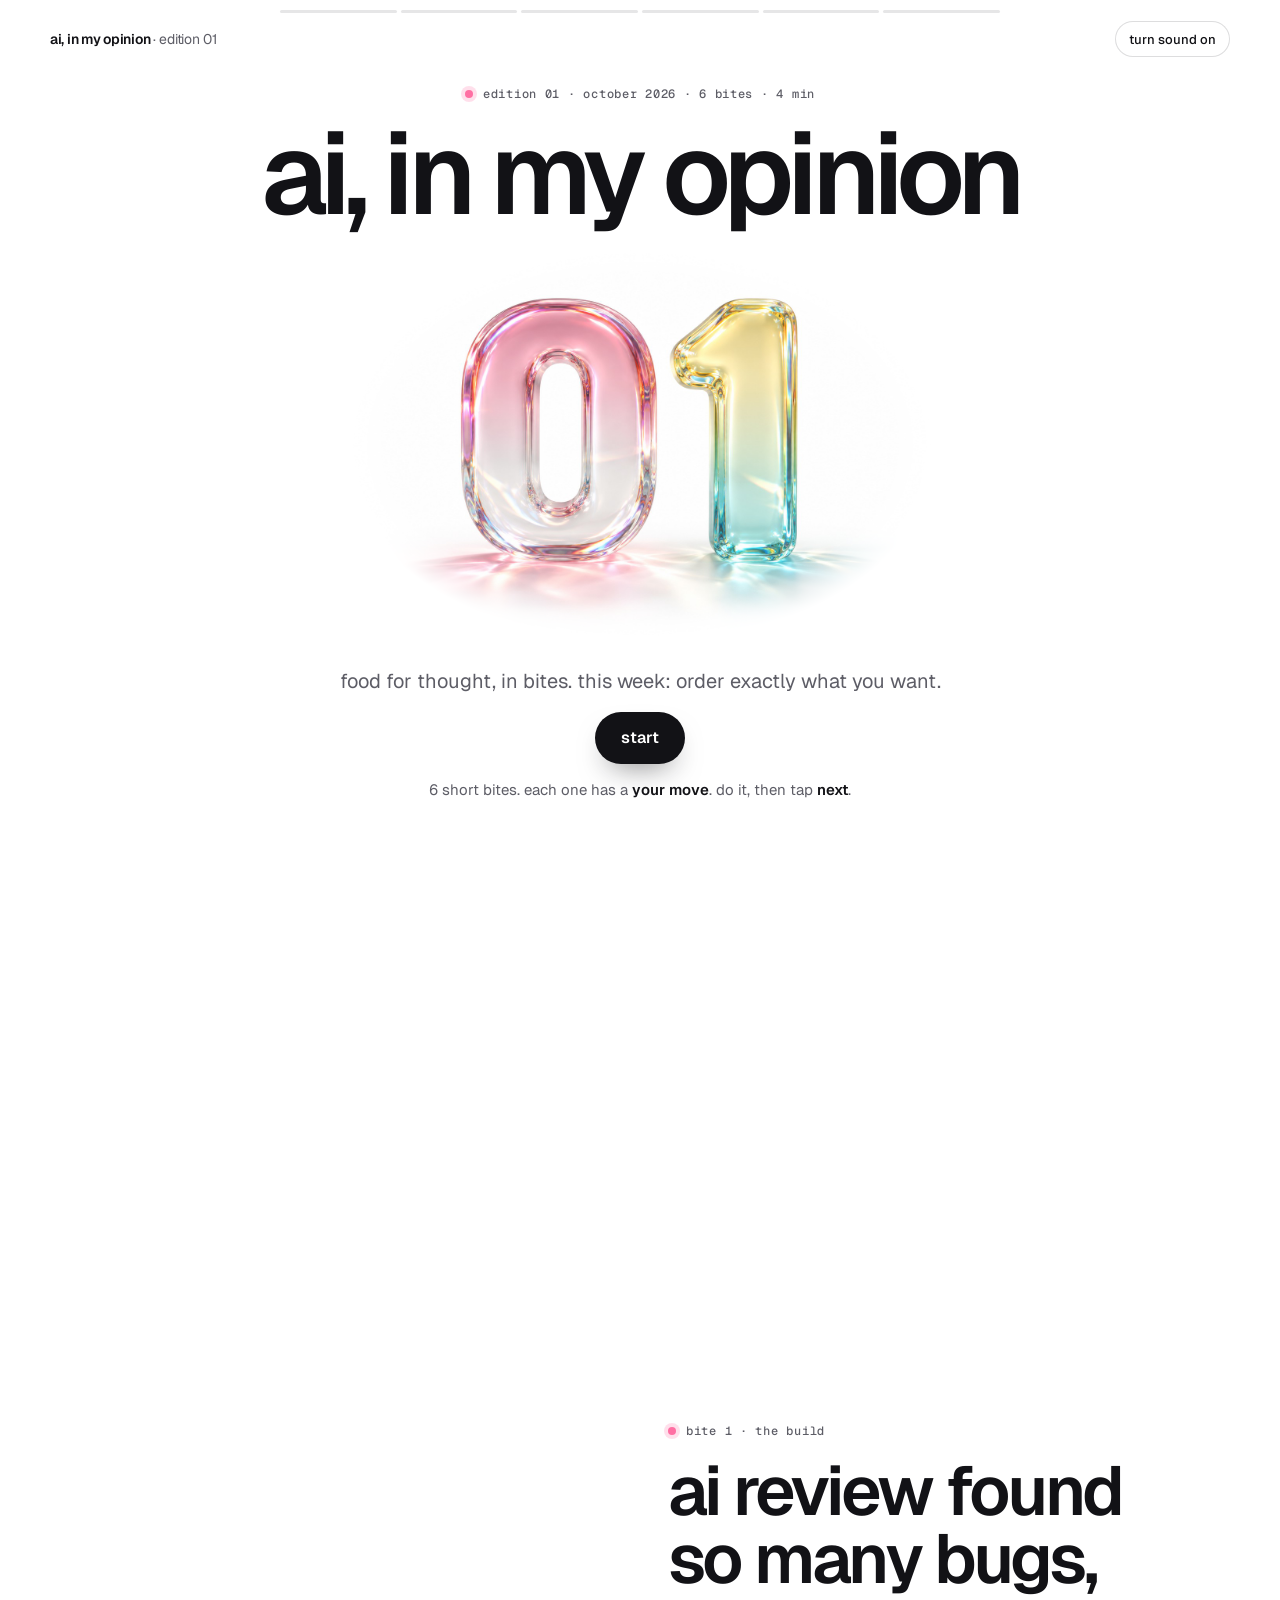
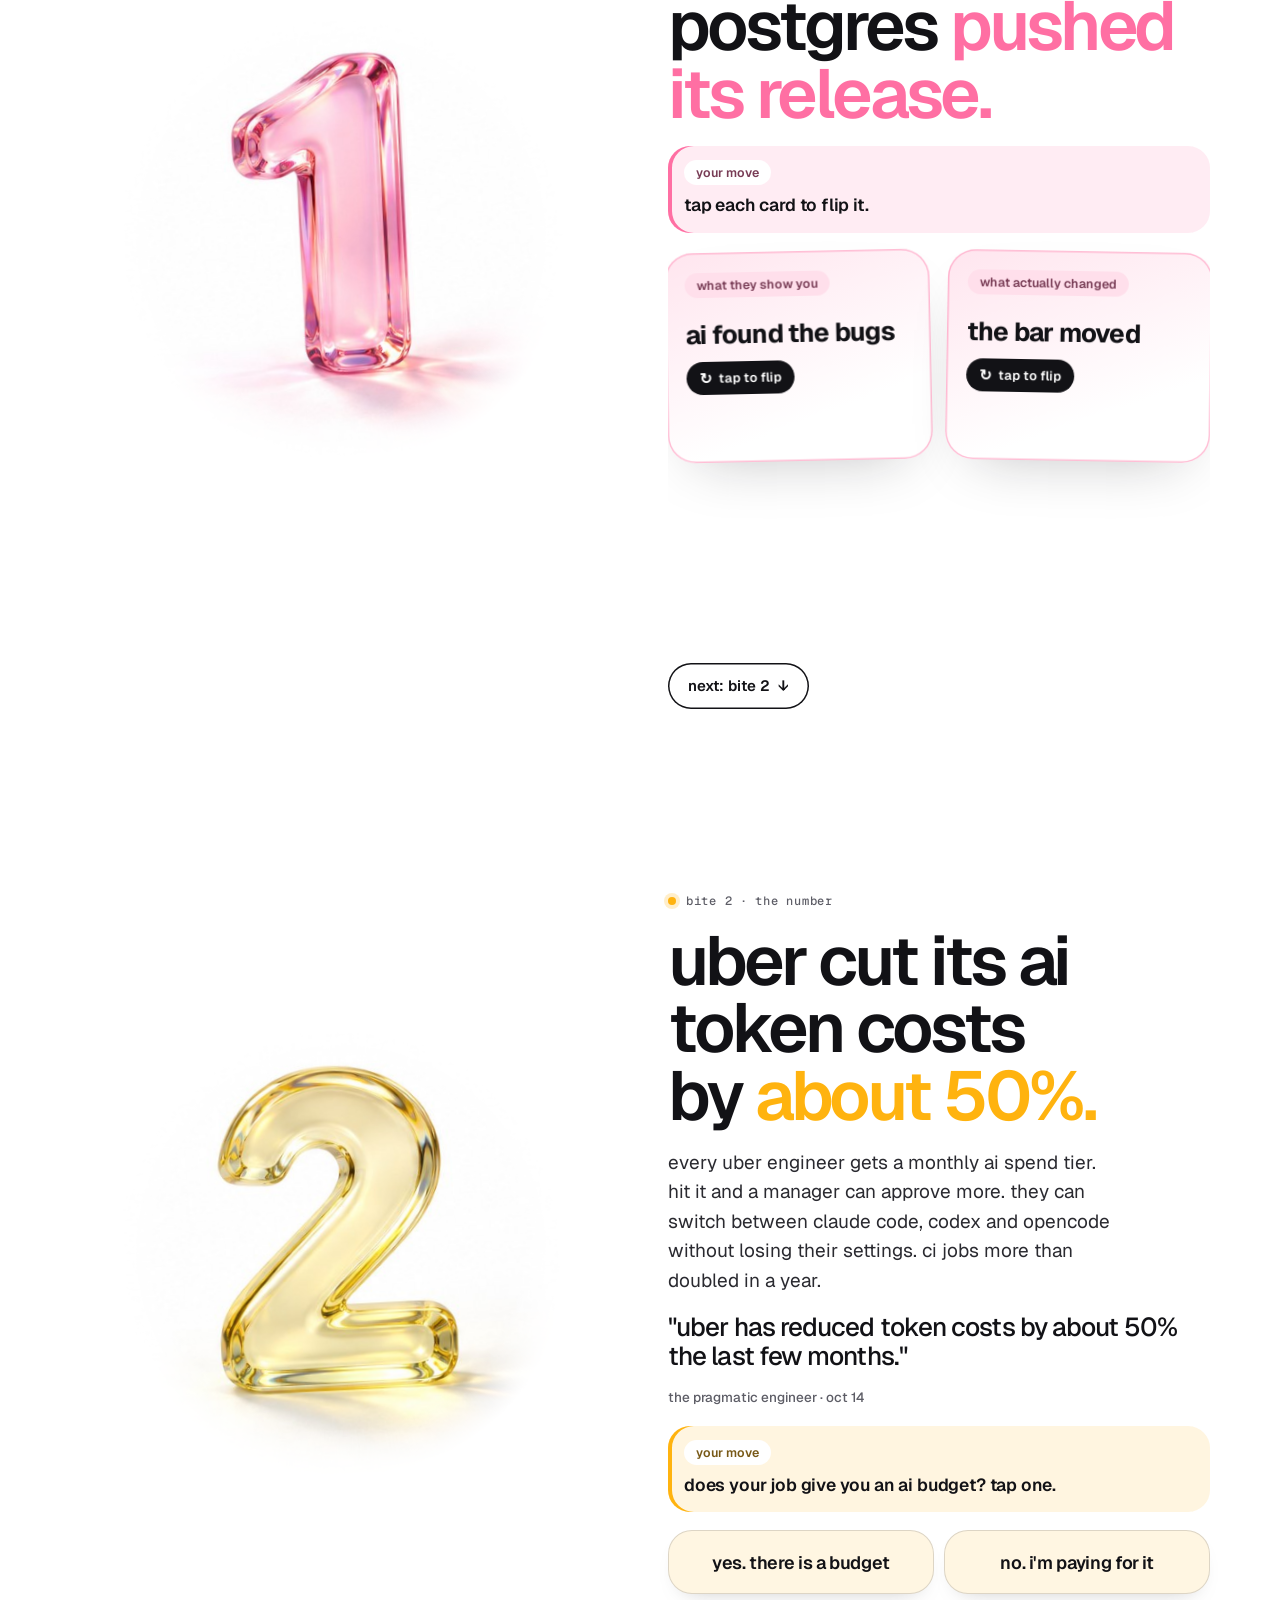
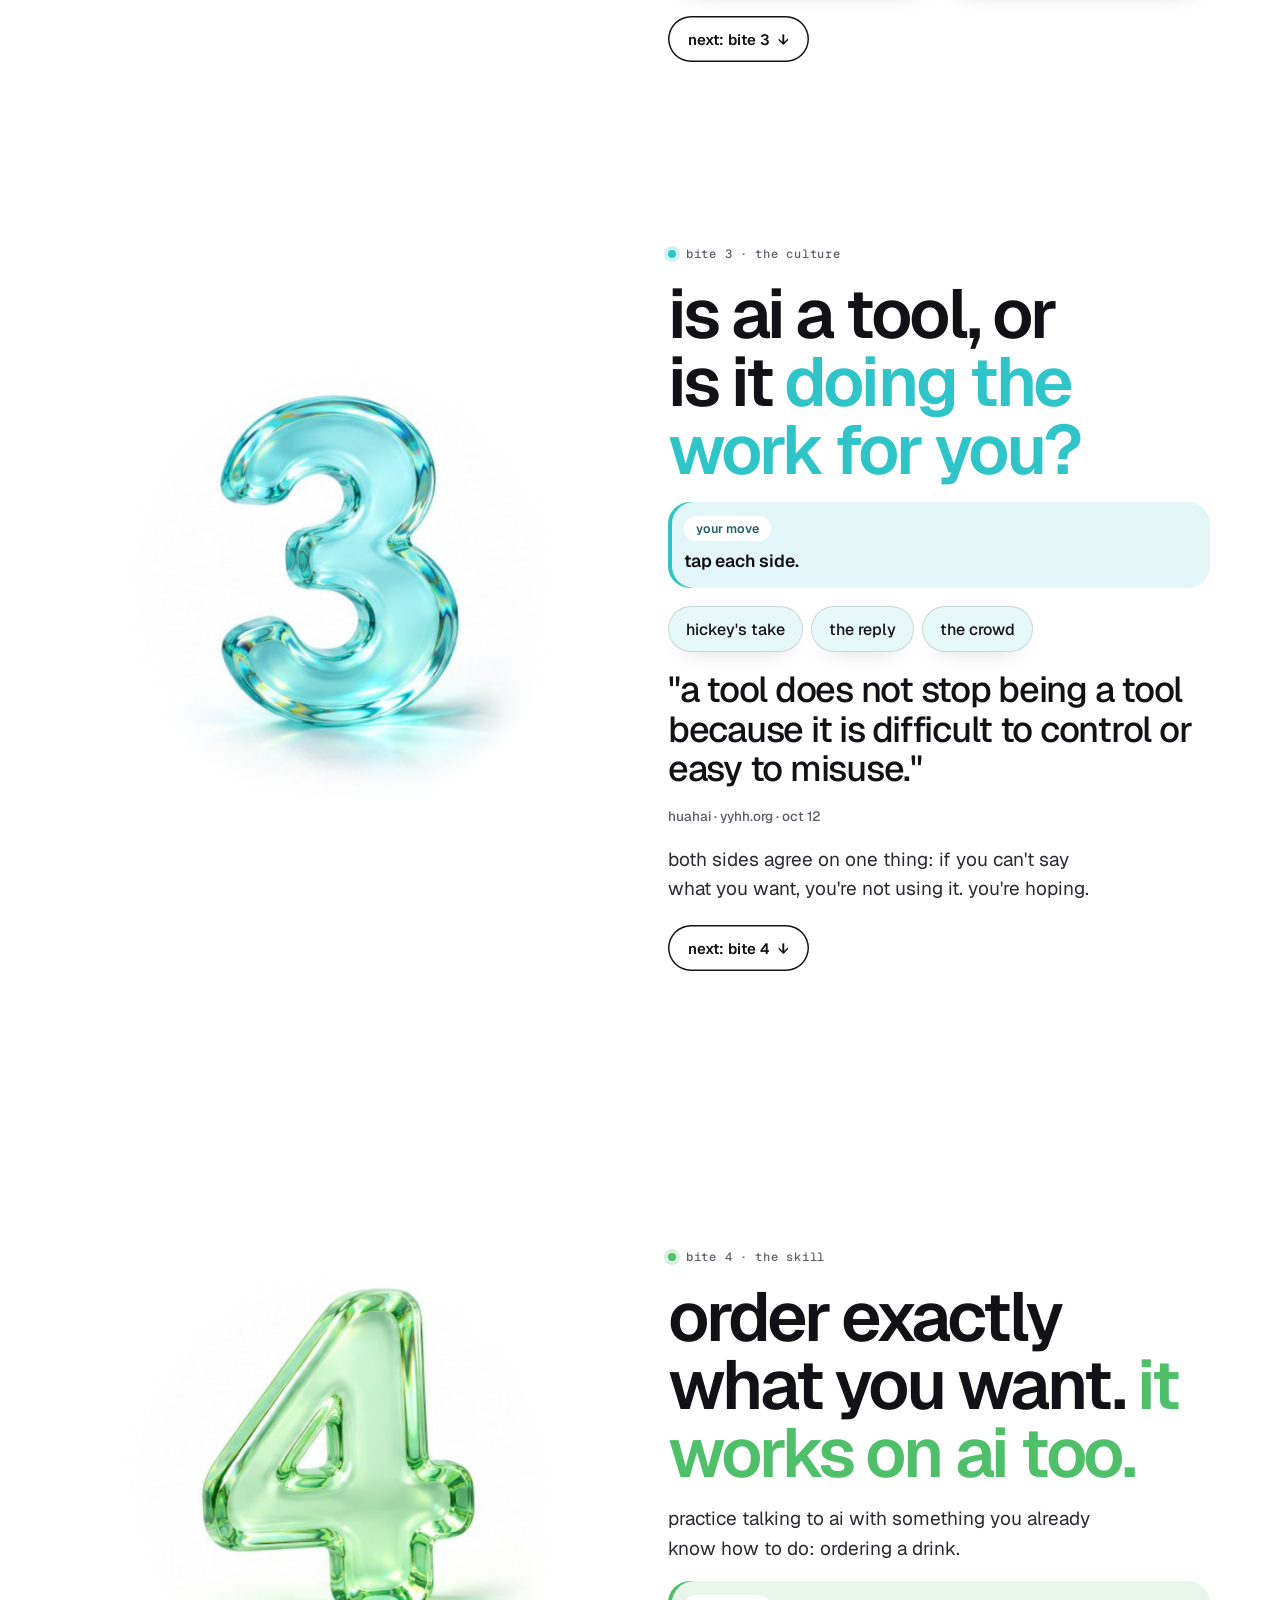
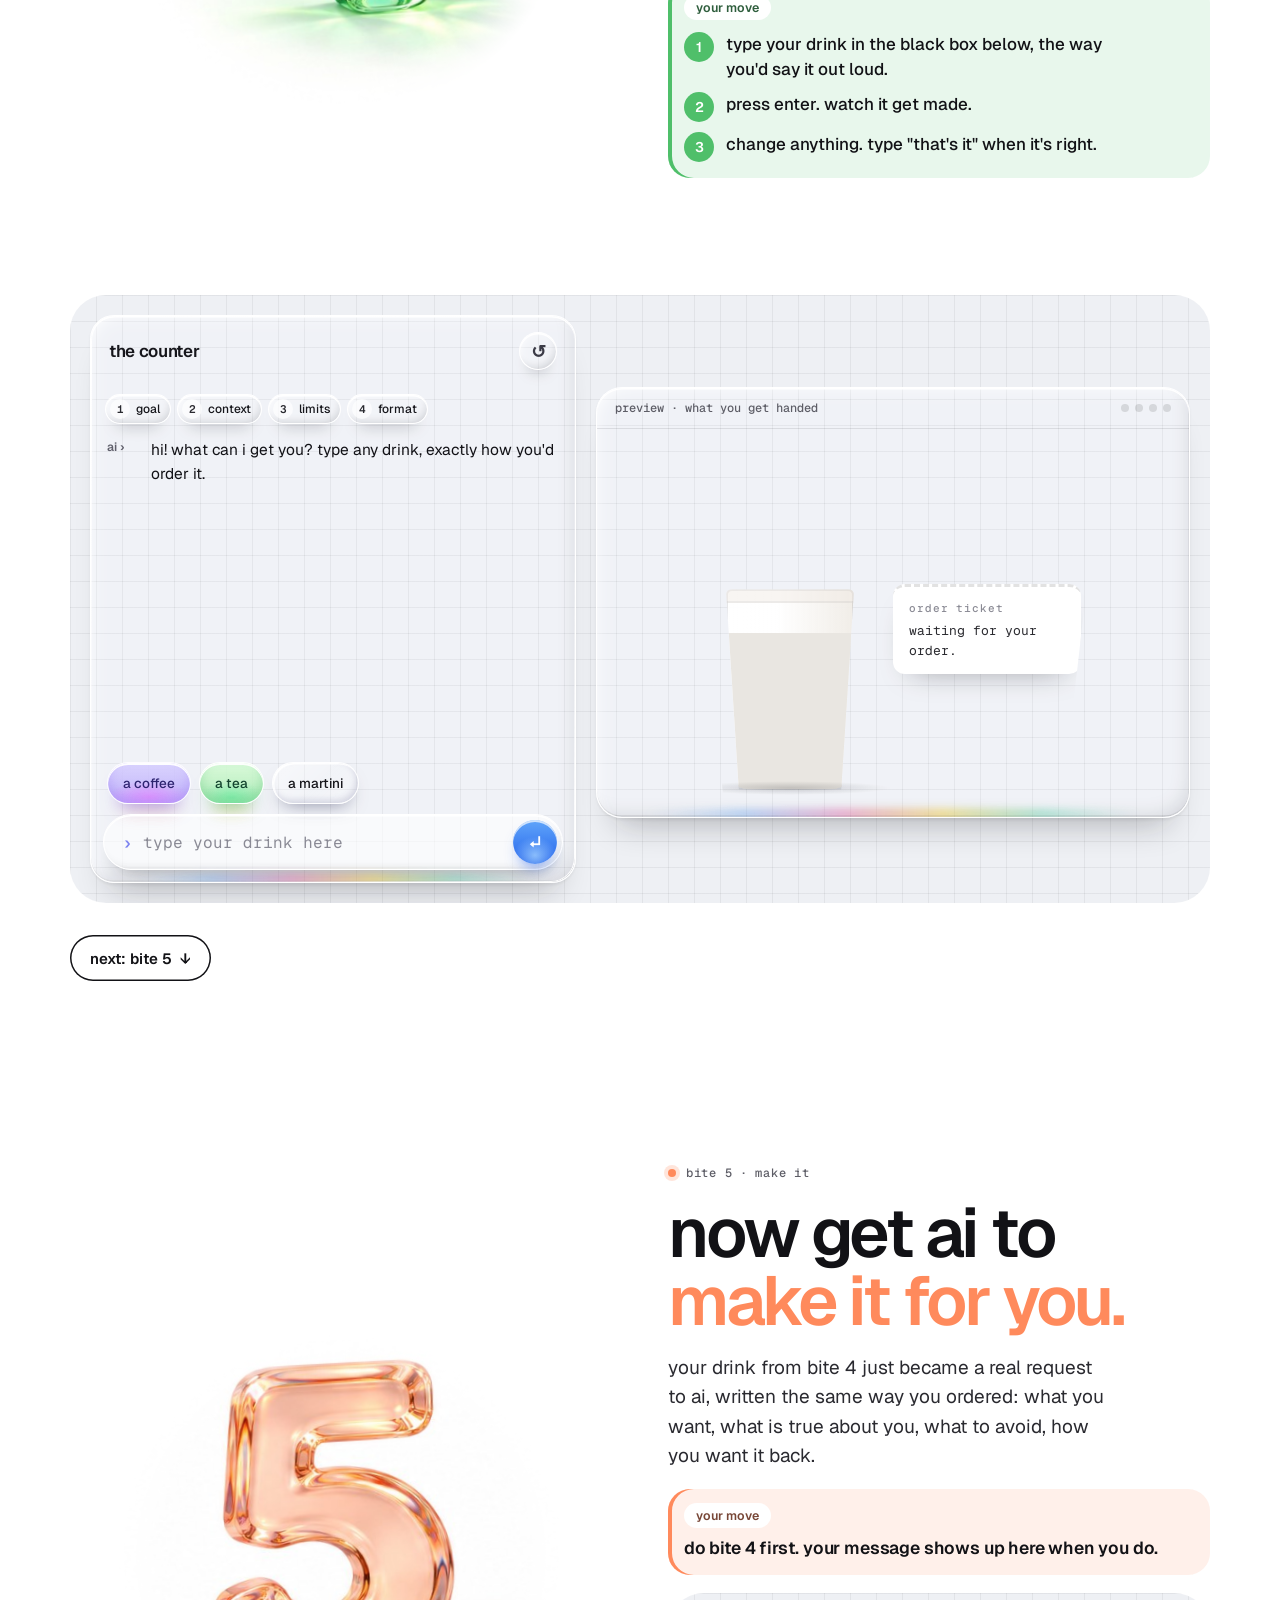
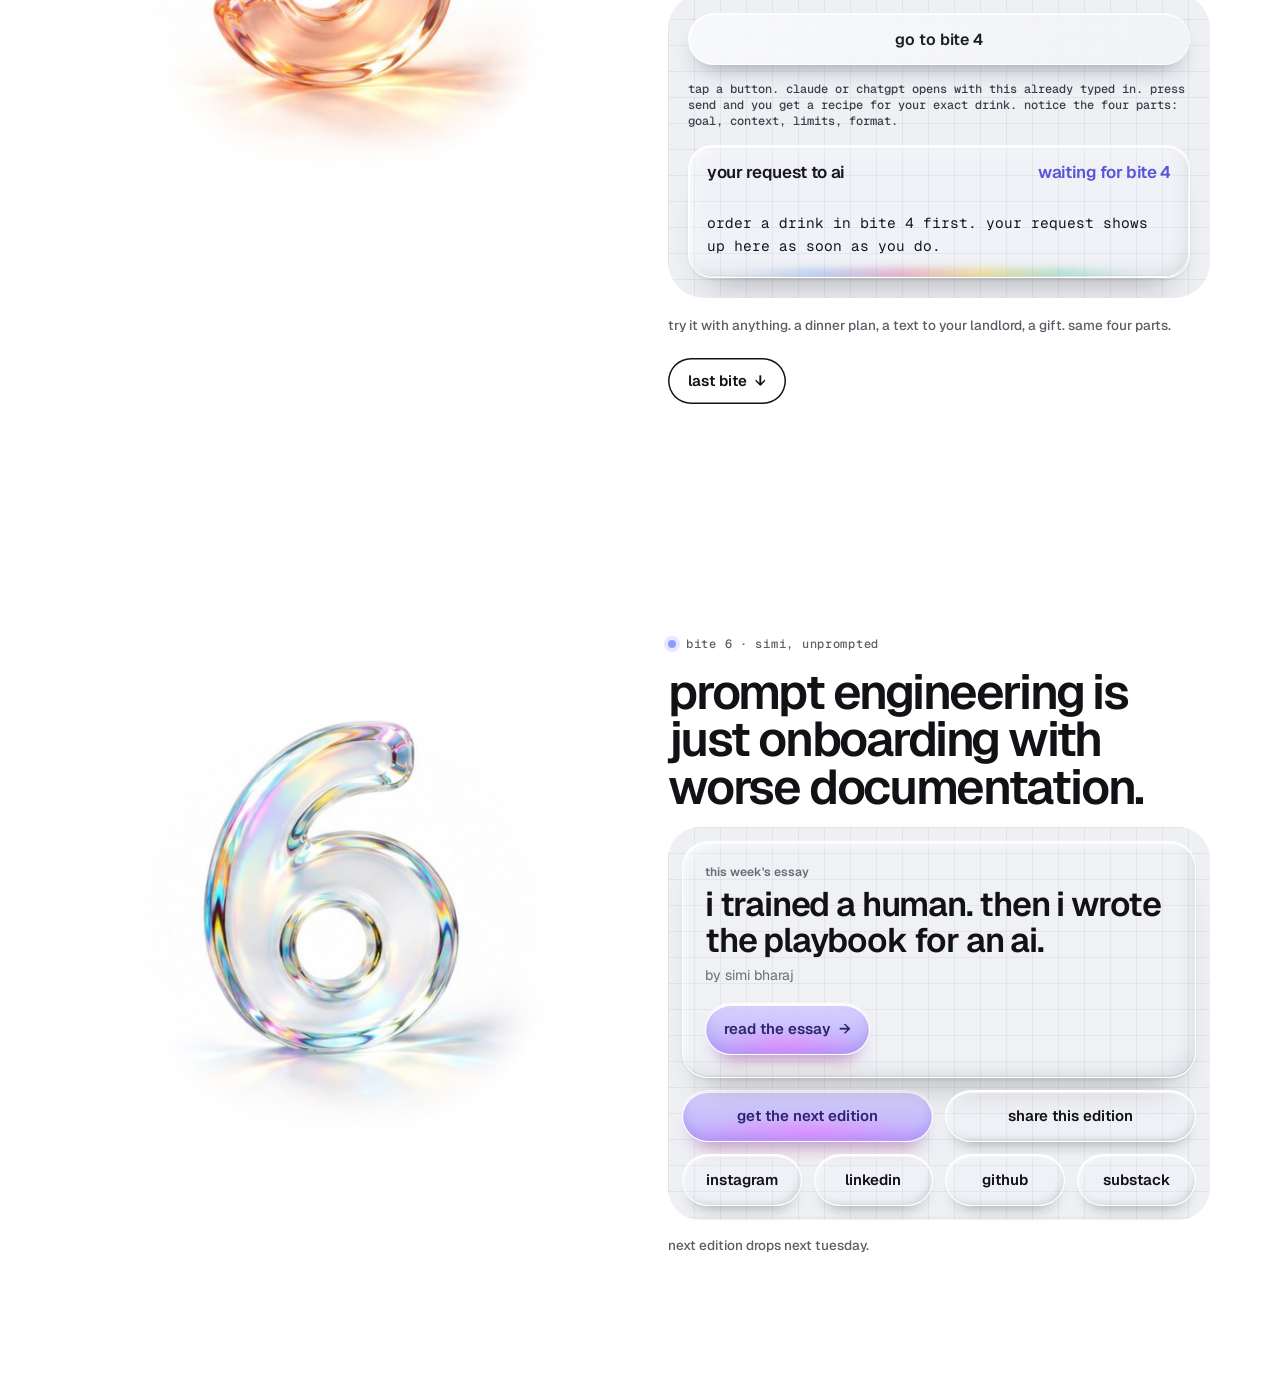
==== commit 5508223e: "clear crystal glass, phone-first single-card terminal, bite 6 glass end card Claude-Session: https:/" ====
--- a/01/index.html
+++ b/01/index.html
@@ -9,7 +9,7 @@
 <link rel="preconnect" href="https://fonts.googleapis.com">
 <link rel="preconnect" href="https://fonts.gstatic.com" crossorigin>
 <link rel="stylesheet" href="https://fonts.googleapis.com/css2?family=Geist:wght@400;500;600;700&family=Geist+Mono:wght@400;500&display=swap">
-<link rel="stylesheet" href="bites.css?v=1022c">
+<link rel="stylesheet" href="bites.css?v=1022d">
 <meta property="og:title" content="ai, in my opinion · edition 01">
 <meta property="og:description" content="food for thought, in bites. this week: order exactly what you want.">
 <meta property="og:image" content="https://simibharaj.github.io/aiimo/01/assets/cover.jpg">
@@ -25,11 +25,11 @@
 </div>
 <main id="bites"></main>
 <noscript><p style="padding:24px">turn on javascript to use this edition. or read it on <a href="https://aiimo.substack.com">substack</a>.</p></noscript>
-<script src="clipart.js?v=1022c"></script>
-<script src="editions/01/edition.js?v=1022c"></script>
-<script src="lab.js?v=1022c"></script>
-<script src="builder.js?v=1022c"></script>
-<script src="term.js?v=1022c"></script>
-<script src="bites.js?v=1022c"></script>
+<script src="clipart.js?v=1022d"></script>
+<script src="editions/01/edition.js?v=1022d"></script>
+<script src="lab.js?v=1022d"></script>
+<script src="builder.js?v=1022d"></script>
+<script src="term.js?v=1022d"></script>
+<script src="bites.js?v=1022d"></script>
 </body>
 </html>
--- a/01/bites.css
+++ b/01/bites.css
@@ -740,3 +740,106 @@
 .bento .sticker{background:color-mix(in srgb,var(--accent) 20%,#fff)}
 #b6 .copy{gap:16px}
 @media (max-width:860px){.bento{grid-template-columns:repeat(2,minmax(0,1fr));gap:10px}.bento .sub,.bento .share{grid-column:span 1}.bento strong{font-size:17px}.bento .tile{padding:16px}}
+
+/* ===== CLEAR CRYSTAL GLASS (apple liquid glass references) =====
+   stage: light grid with crisp color behind. glass: fully transparent, bright rims, lifted shadow, rainbow caustic. */
+#lab .tgrid,.take5{background:#eef0f4;
+  background-image:linear-gradient(rgba(18,18,22,.06) 1px,transparent 1px),linear-gradient(90deg,rgba(18,18,22,.06) 1px,transparent 1px);background-size:26px 26px}
+#lab .tgrid::before,.take5::before{filter:none;inset:0;
+  background:
+   linear-gradient(90deg,#3b82f6,#a855f7 35%,#ec4899 60%,#facc15 100%) 8% 9%/46% 14px no-repeat,
+   radial-gradient(circle at 88% 30%,#34d399 0 34px,transparent 35px),
+   radial-gradient(circle at 12% 72%,#818cf8 0 46px,transparent 47px),
+   linear-gradient(90deg,#60a5fa,#2563eb) 70% 94%/30% 14px no-repeat;
+  border-radius:inherit}
+.term,#lab .tpv{
+  background:rgba(255,255,255,.06);
+  -webkit-backdrop-filter:blur(.6px) saturate(1.15) contrast(1.02);backdrop-filter:blur(.6px) saturate(1.15) contrast(1.02);
+  border:1.5px solid rgba(255,255,255,.95);
+  box-shadow:
+    inset 0 1.5px 0 rgba(255,255,255,1),
+    inset 0 -1.5px 0 rgba(18,18,22,.07),
+    inset 8px 8px 16px -10px rgba(255,255,255,.95),
+    inset -10px -12px 22px -14px rgba(18,18,22,.16),
+    0 2px 3px rgba(18,18,22,.06),
+    0 26px 34px -22px rgba(18,18,22,.30)}
+.term::before{background:linear-gradient(135deg,#fff,rgba(255,255,255,.2) 40%,rgba(255,255,255,.2) 70%,#fff);opacity:1}
+/* rainbow caustic light under the glass */
+.term::after,#lab .tpv::after{inset:auto 8% -2px 8%;height:10px;border-radius:50%;z-index:0;
+  background:linear-gradient(90deg,rgba(96,165,250,0),rgba(96,165,250,.45),rgba(236,72,153,.4),rgba(250,204,21,.45),rgba(52,211,153,.4),rgba(52,211,153,0));filter:blur(4px)}
+.term-top{color:#16161b}
+/* clear glass pills */
+.sugs button,.rail li:not(.on),.term-reset{background:rgba(255,255,255,.08);-webkit-backdrop-filter:blur(.5px) saturate(1.2);backdrop-filter:blur(.5px) saturate(1.2);
+  border:1.5px solid rgba(255,255,255,.98);color:#16161b;
+  box-shadow:inset 0 1.5px 0 #fff,inset -4px -6px 10px -6px rgba(18,18,22,.18),inset 4px 4px 8px -6px #fff,0 12px 16px -12px rgba(18,18,22,.4)}
+/* gel pills: lavender and mint, glowing inside */
+.sugs button:first-child{color:#2e2470;border-color:rgba(255,255,255,.95);
+  background:radial-gradient(70% 60% at 50% 85%,rgba(236,140,255,.75),transparent 70%),linear-gradient(180deg,rgba(214,206,255,.85),rgba(178,162,250,.8));
+  box-shadow:inset 0 2px 0 rgba(255,255,255,.95),inset 0 -6px 12px rgba(150,110,240,.35),0 14px 18px -12px rgba(120,90,230,.6),0 22px 18px -16px rgba(255,170,120,.45)}
+.sugs button:nth-child(2){color:#14452f;
+  background:radial-gradient(70% 60% at 50% 85%,rgba(120,240,170,.75),transparent 70%),linear-gradient(180deg,rgba(214,250,214,.9),rgba(160,232,170,.8));
+  box-shadow:inset 0 2px 0 rgba(255,255,255,.95),inset 0 -6px 12px rgba(60,180,100,.3),0 14px 18px -12px rgba(60,170,100,.55),0 22px 18px -16px rgba(250,204,21,.4)}
+.rail li.on{background:radial-gradient(70% 60% at 50% 85%,rgba(255,255,255,.5),transparent 70%),color-mix(in srgb,var(--c) 75%,rgba(255,255,255,.4));border:1.5px solid rgba(255,255,255,.9);
+  box-shadow:inset 0 1.5px 0 rgba(255,255,255,.9),0 10px 14px -10px color-mix(in srgb,var(--c) 70%,#000)}
+/* input: clear glass pill, blue glass send button */
+.tin{background:rgba(255,255,255,.55);-webkit-backdrop-filter:blur(.6px);backdrop-filter:blur(.6px);border:1.5px solid #fff;
+  box-shadow:inset 0 1.5px 0 #fff,inset -4px -6px 12px -8px rgba(18,18,22,.15),0 14px 20px -14px rgba(18,18,22,.4)}
+.tin button{background:radial-gradient(70% 60% at 50% 80%,rgba(147,197,253,.9),transparent 70%),linear-gradient(180deg,#60a5fa,#2563eb);
+  box-shadow:inset 0 2px 0 rgba(255,255,255,.7),0 10px 16px -8px rgba(37,99,235,.7)}
+.ln.ai span{color:#111116}.ln.you span{color:#3730a3}.ln.sys span{color:#047857}
+
+/* ===== PHONES: one fixed-height card. preview on top, chat below. nothing overlaps. ===== */
+@media (max-width:860px){
+  #lab .tgrid{display:flex;flex-direction:column;gap:10px;height:min(780px,calc(100svh - 64px));padding:10px}
+  #lab .tpv{position:relative!important;top:auto!important;order:1;flex:0 0 42%;min-height:0;display:flex;flex-direction:column;background:rgba(255,255,255,.35)}
+  #lab .tpv .pv-top{flex:none}
+  #lab .tpv .tscreen{flex:1;min-height:0;margin:0 8px 8px!important}
+  #lab .tpv .tscreen.browser{zoom:1!important;height:auto;width:auto;max-width:none;border-radius:14px}
+  #lab .tpv .tscreen.cup{zoom:.7!important}
+  #lab .tpv .tscreen.post{zoom:.62!important;overflow:hidden}
+  #lab .term{order:2;flex:1 1 auto;min-height:0}
+  #lab .term .log{flex:1 1 auto;min-height:0!important;max-height:none!important;height:auto}
+  #lab .term-top{padding:10px 14px 6px;font-size:15px}
+  #lab .term-reset{width:32px;height:32px}
+  #lab .sugs{flex-wrap:nowrap;overflow-x:auto;scrollbar-width:none;padding-bottom:8px}#lab .sugs::-webkit-scrollbar{display:none}
+  #lab .sugs button{flex:none;min-height:38px}
+  /* website preview: compact type so the whole page reads at phone size */
+  .tscreen.browser .bw{font-size:11px}
+  .bw-chrome{padding:6px 8px;gap:8px}.bw-dots i{width:7px;height:7px}.bw-url{font-size:10px;padding:3px 8px}
+  .pg{gap:8px;padding-bottom:10px}
+  .pg nav{padding:8px 10px;gap:8px}.pg nav>b{font-size:11px}.pg .links{display:none}
+  .pg .hero{padding:4px 10px;gap:8px;grid-template-columns:1.4fr 1fr}
+  .pg h4{font-size:17px}.pg.big h4{font-size:21px}.pg.bold h4{font-size:19px}
+  .pg .cta{padding:6px 10px;font-size:10px}.pg .cta.sm{padding:4px 8px;font-size:9px}
+  .pg .hero-art,.pg .ph-art{border-radius:12px;padding:4px}
+  .pg .blk{margin:0 10px;padding:8px;border-radius:12px}
+  .pg h5{font-size:12px;margin-bottom:4px}
+  .pg .gal{gap:5px}.pg figure{padding:4px;border-radius:9px}.pg figcaption{font-size:9px}
+  .pg .rev p,.pg .rev small{font-size:10px}.pg .tiles div{padding:8px;border-radius:10px}
+  .pg footer{padding:6px 10px 0;font-size:9px}
+}
+/* nothing colored behind the text: the grid alone shows the glass is clear */
+#lab .tgrid::before,.take5::before{background:none}
+#lab .term>*:not(.log){flex:none}
+
+/* ===== bite 6: one clear-glass end card on the grid stage ===== */
+.endcard{display:flex;flex-direction:column;gap:12px;padding:14px;border-radius:32px;background:#eef0f4;
+  background-image:linear-gradient(rgba(18,18,22,.06) 1px,transparent 1px),linear-gradient(90deg,rgba(18,18,22,.06) 1px,transparent 1px);background-size:26px 26px}
+.endcard .glass{position:relative;display:flex;flex-direction:column;align-items:flex-start;gap:6px;padding:22px;border-radius:26px;text-decoration:none;color:#111116;
+  background:rgba(255,255,255,.08);-webkit-backdrop-filter:blur(.6px) saturate(1.15);backdrop-filter:blur(.6px) saturate(1.15);border:1.5px solid rgba(255,255,255,.95);
+  box-shadow:inset 0 1.5px 0 #fff,inset 0 -1.5px 0 rgba(18,18,22,.07),inset 8px 8px 16px -10px rgba(255,255,255,.95),inset -10px -12px 22px -14px rgba(18,18,22,.16),0 2px 3px rgba(18,18,22,.06),0 26px 34px -22px rgba(18,18,22,.3)}
+.endcard .eyebrow{font:600 12px var(--sans);color:#6b6b76}
+.endcard strong{font:600 clamp(26px,3vw,34px)/1.08 var(--sans);letter-spacing:-.035em}
+.endcard .by{font-size:14px;color:#6b6b76;margin-bottom:10px}
+.endcard .cta2{display:grid;grid-template-columns:1fr 1fr;gap:12px}
+.endcard .soc4{display:grid;grid-template-columns:repeat(4,1fr);gap:12px}
+.gel{display:inline-flex;align-items:center;justify-content:center;gap:8px;min-height:52px;padding:0 18px;border-radius:99px;font:600 15px var(--sans);text-decoration:none;cursor:pointer;color:#111116;border:1.5px solid rgba(255,255,255,.98);white-space:nowrap}
+.gel i{font-style:normal}
+.gel.clear{background:rgba(255,255,255,.1);-webkit-backdrop-filter:blur(.5px) saturate(1.2);backdrop-filter:blur(.5px) saturate(1.2);
+  box-shadow:inset 0 1.5px 0 #fff,inset -4px -6px 10px -6px rgba(18,18,22,.18),inset 4px 4px 8px -6px #fff,0 12px 16px -12px rgba(18,18,22,.4)}
+.gel.lav{color:#2e2470;background:radial-gradient(70% 60% at 50% 85%,rgba(236,140,255,.75),transparent 70%),linear-gradient(180deg,rgba(214,206,255,.9),rgba(178,162,250,.85));
+  box-shadow:inset 0 2px 0 rgba(255,255,255,.95),inset 0 -6px 12px rgba(150,110,240,.35),0 14px 18px -12px rgba(120,90,230,.6),0 22px 18px -16px rgba(255,170,120,.45)}
+.endcard .glass .gel{align-self:flex-start}
+.gel:hover{transform:translateY(-1px)}
+@media (max-width:860px){.endcard{padding:10px;gap:10px;border-radius:26px}.endcard .soc4{grid-template-columns:1fr 1fr;gap:10px}.endcard .cta2{gap:10px}.gel{min-height:48px;font-size:14px;padding:0 12px}.endcard .glass{padding:18px}}
+#lab .rail{padding-bottom:8px;position:relative;z-index:3}#lab .term .log{padding-top:6px}
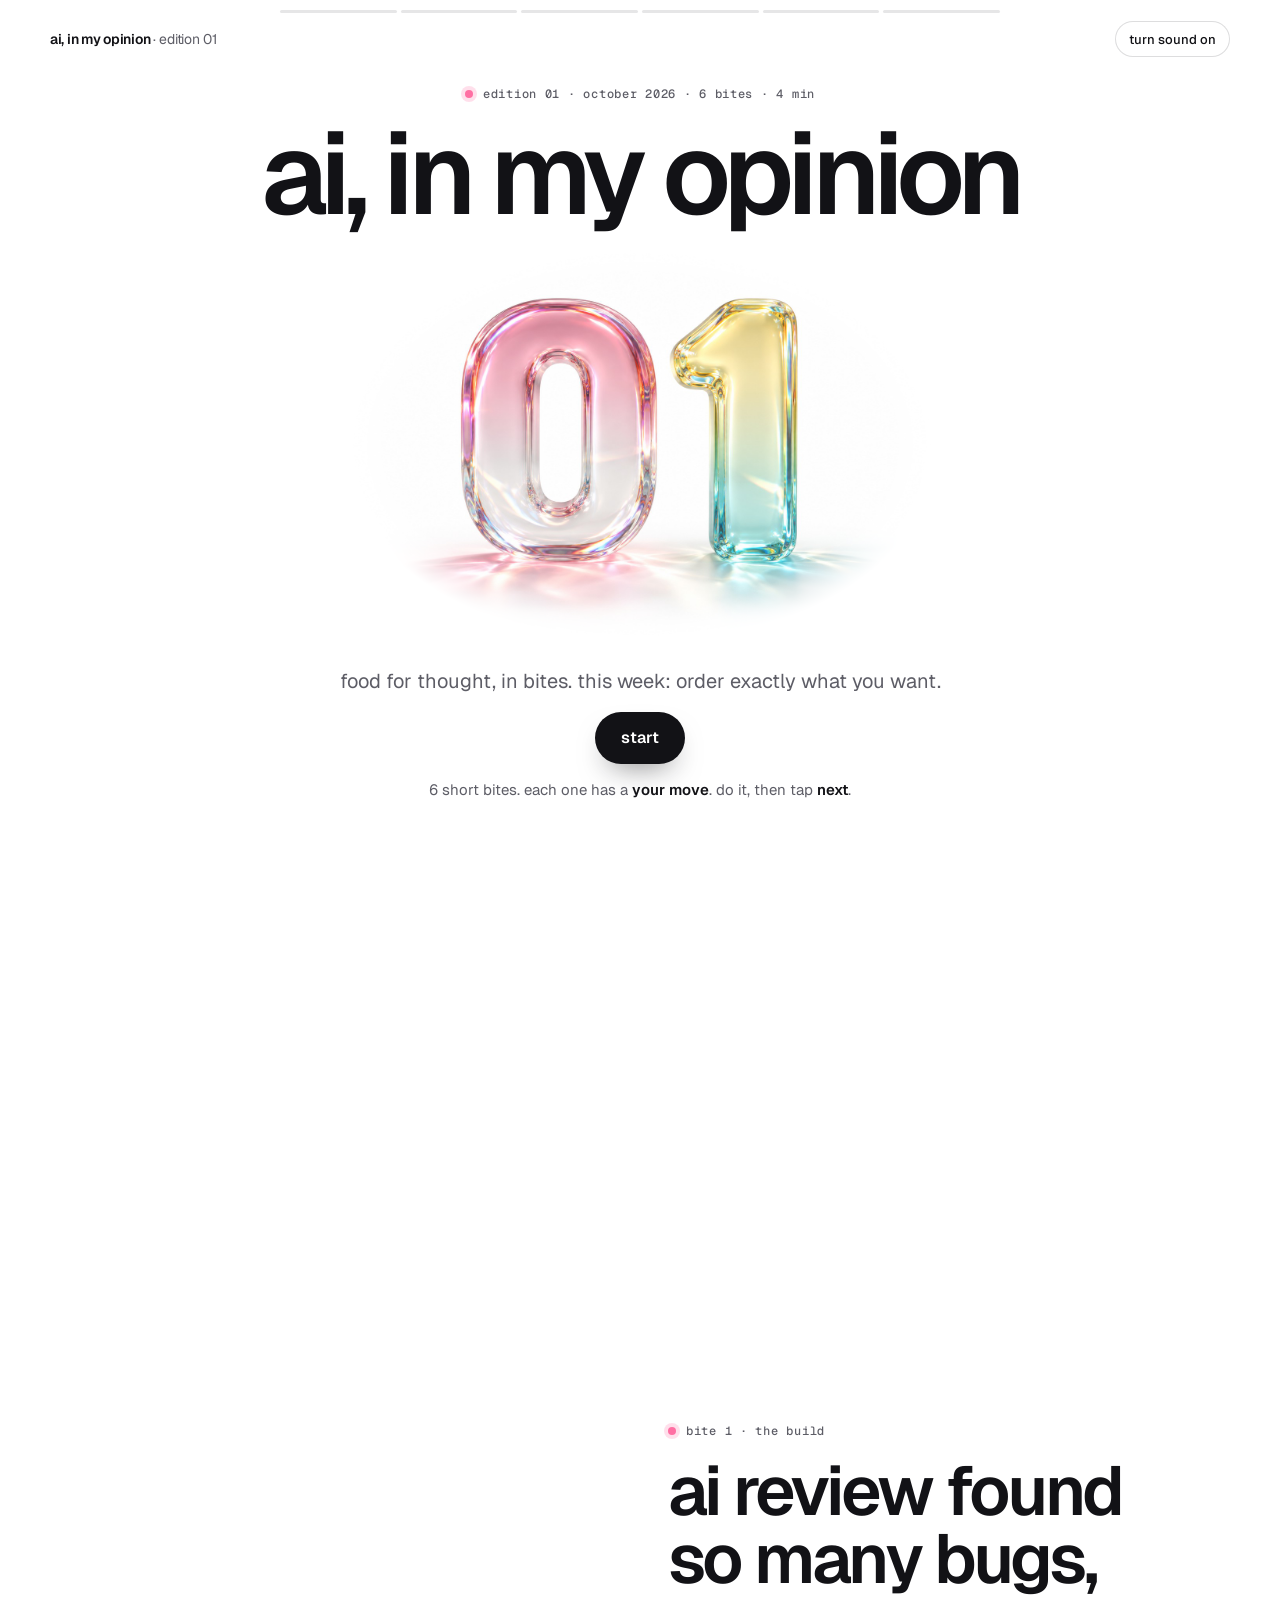
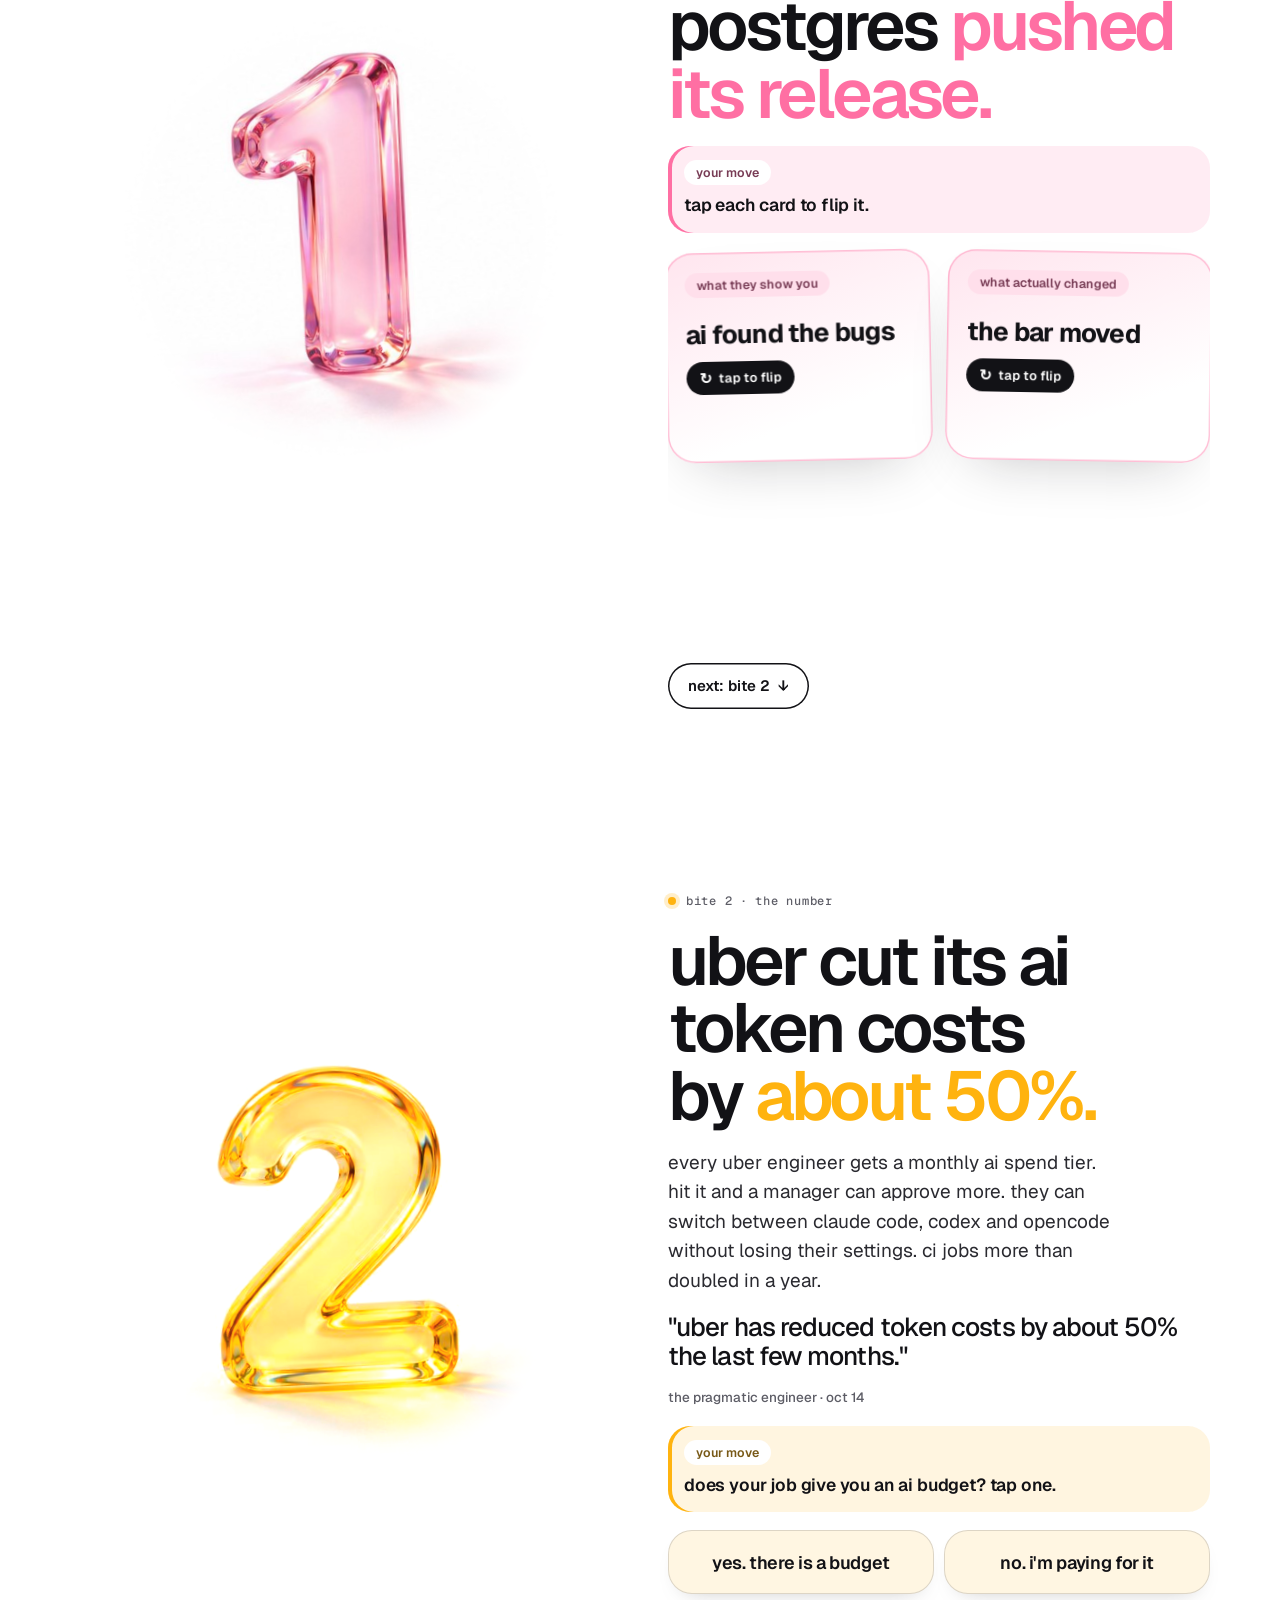
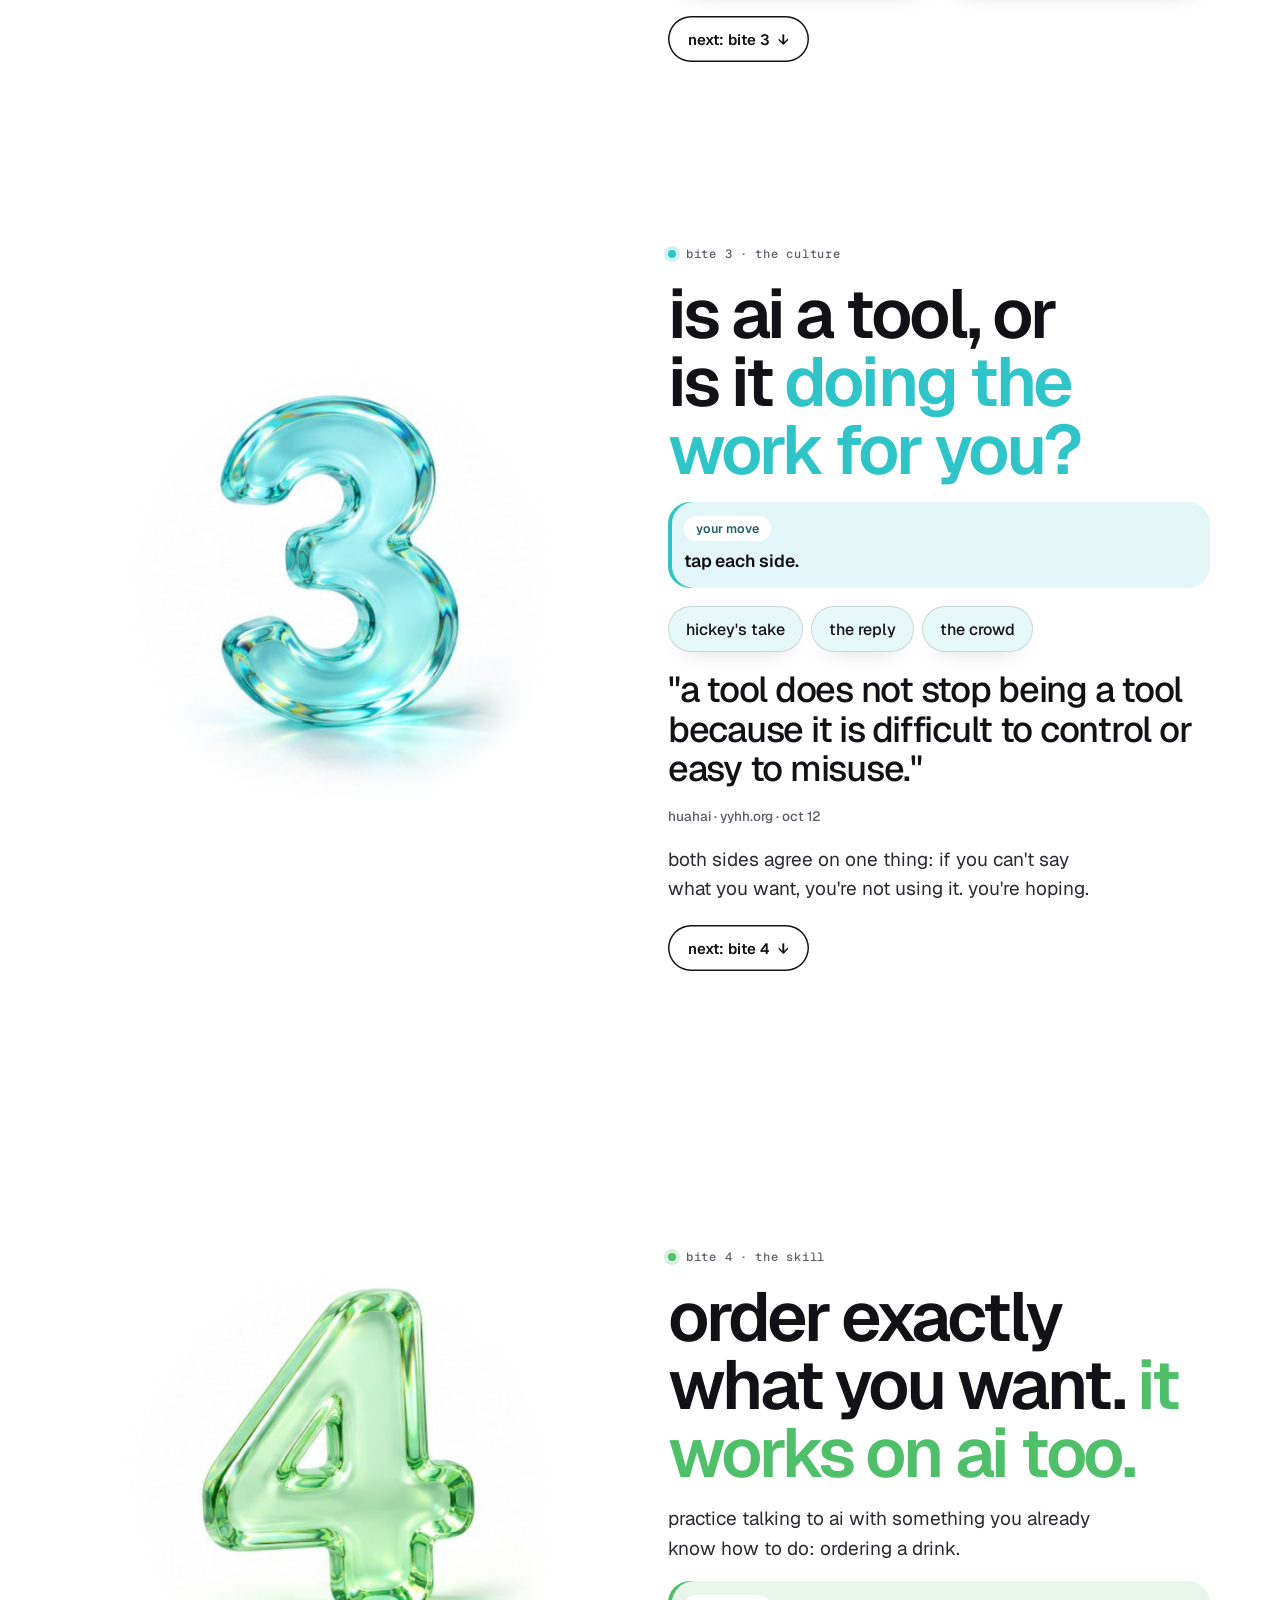
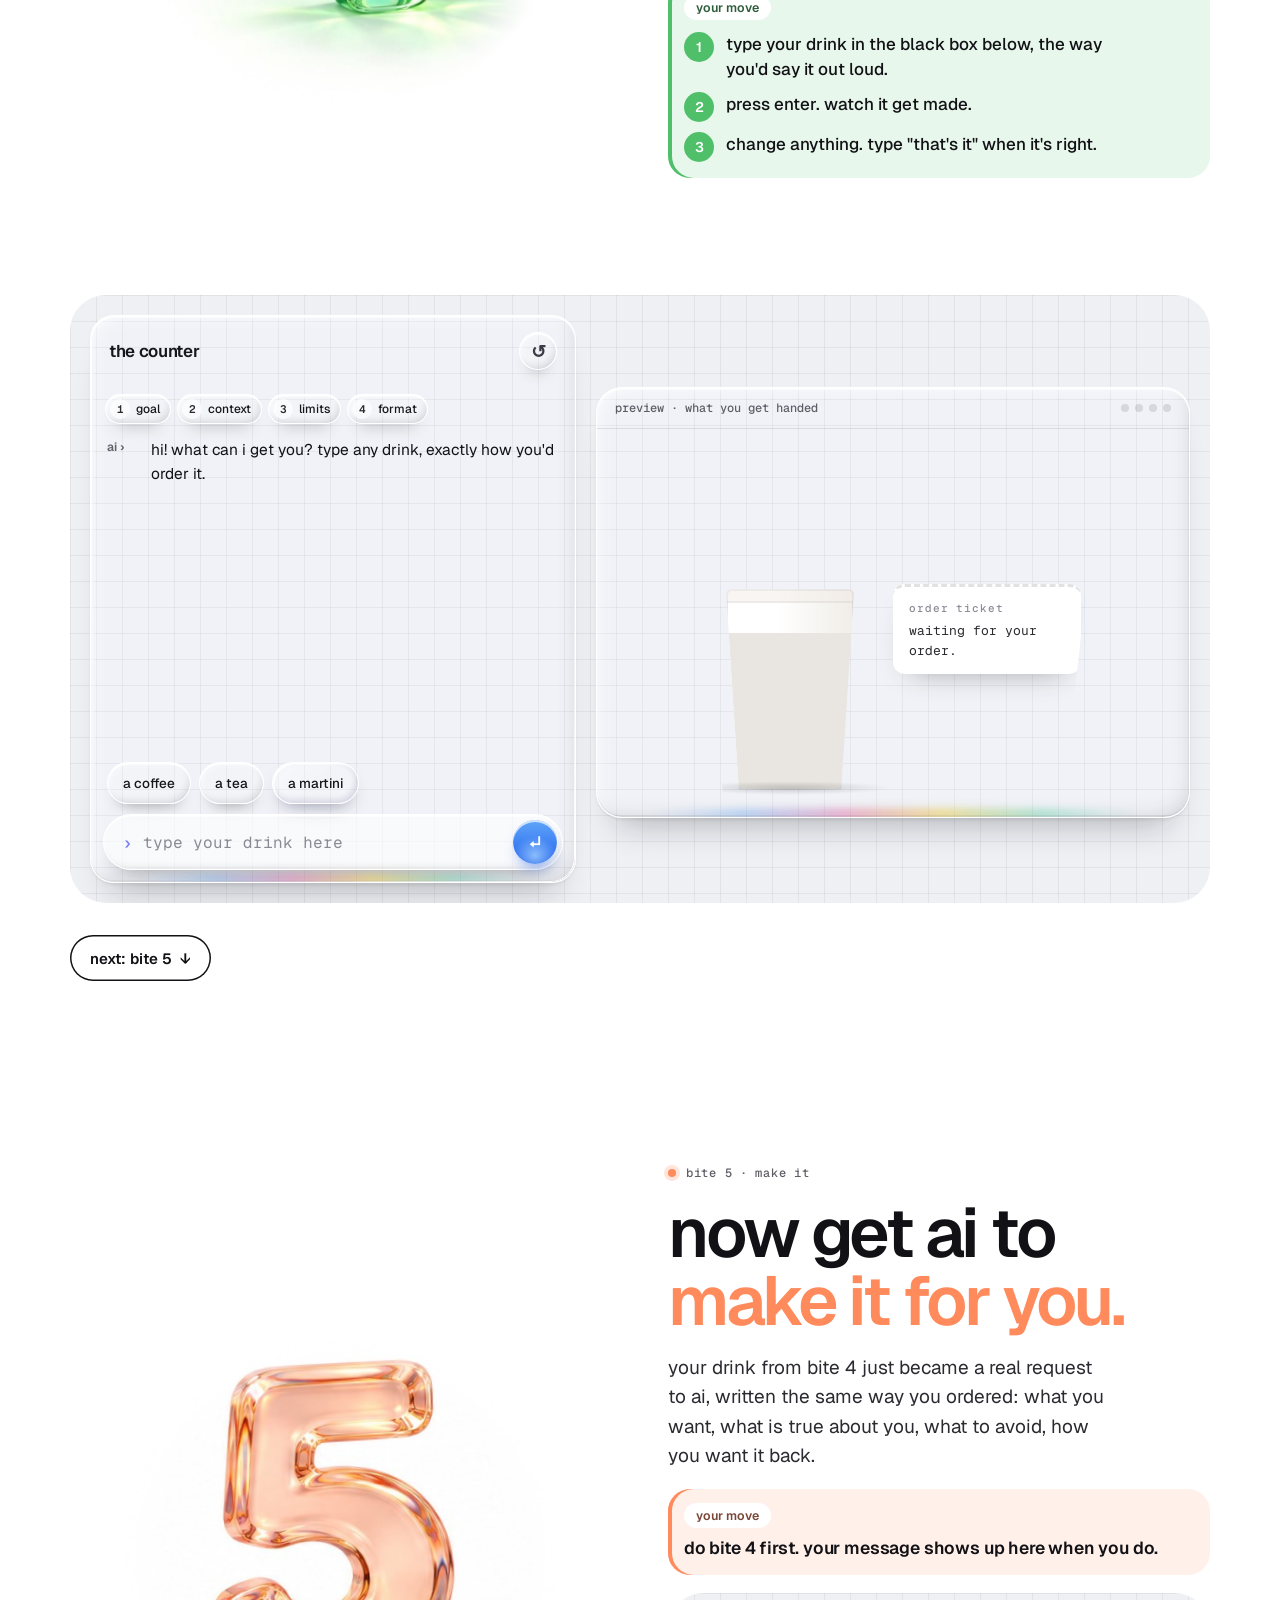
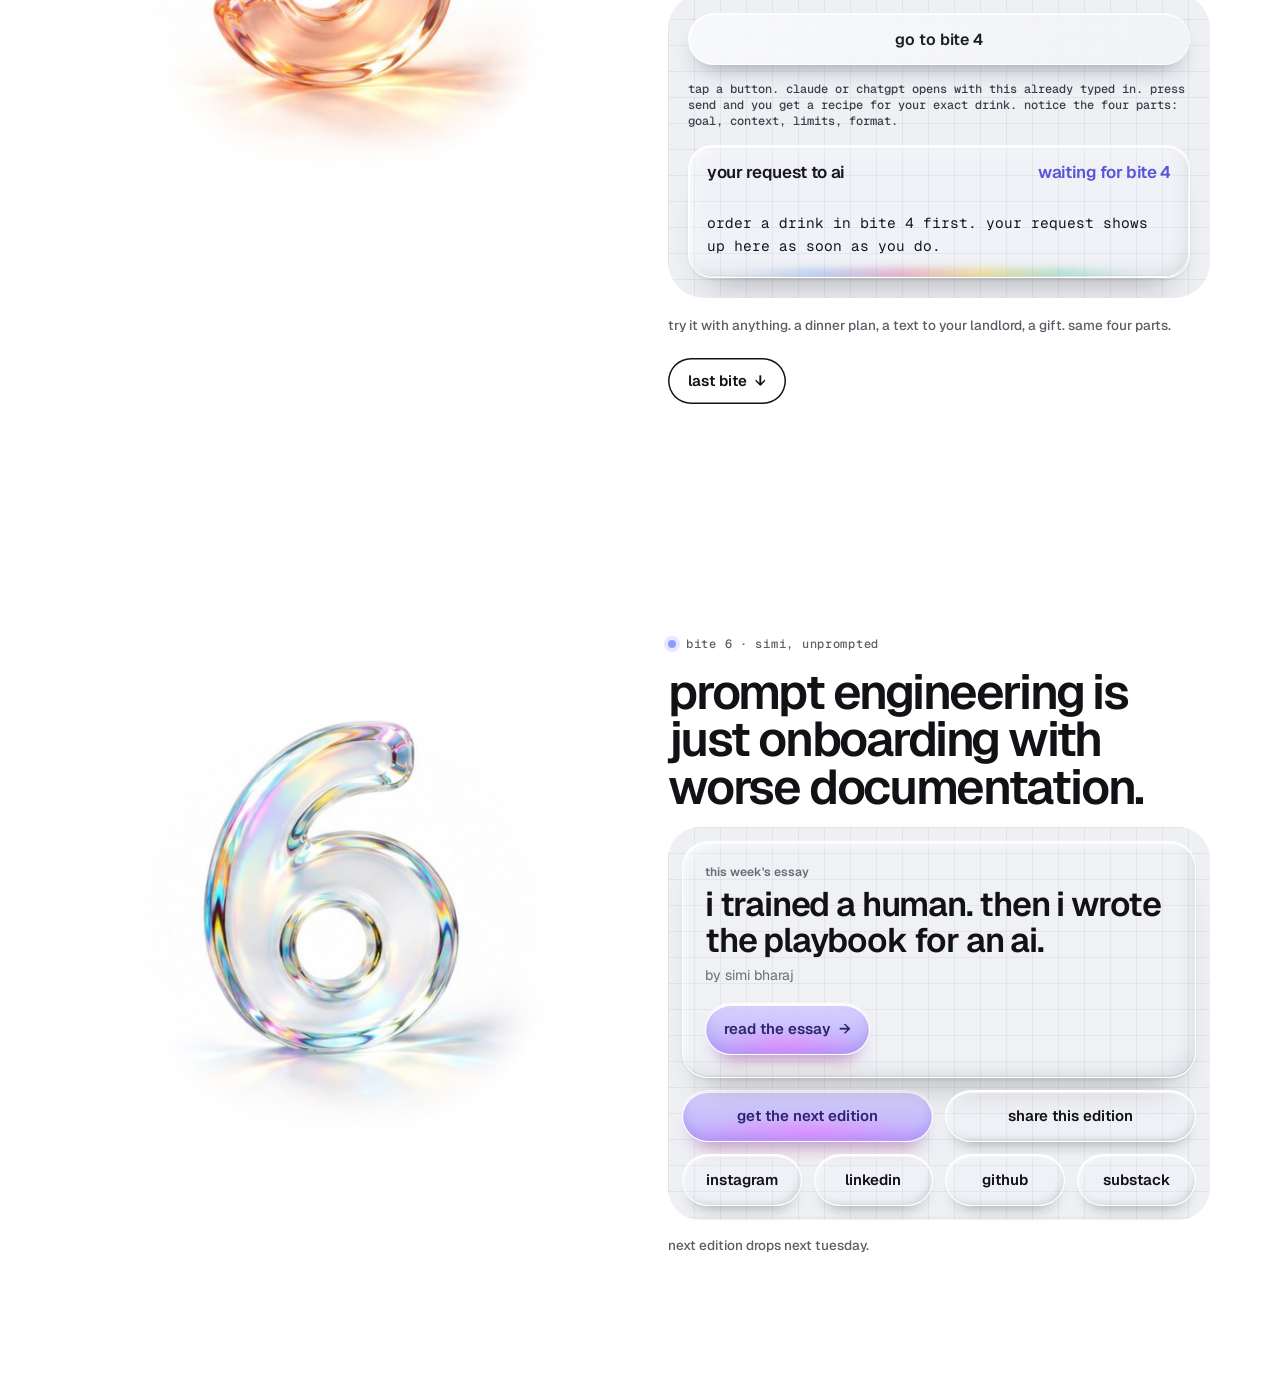
==== commit 91d046fe: "edition 02: real interview builder with autofill, vibrant 2 Claude-Session: https://claude.ai/code/s" ====
--- a/01/index.html
+++ b/01/index.html
@@ -9,7 +9,7 @@
 <link rel="preconnect" href="https://fonts.googleapis.com">
 <link rel="preconnect" href="https://fonts.gstatic.com" crossorigin>
 <link rel="stylesheet" href="https://fonts.googleapis.com/css2?family=Geist:wght@400;500;600;700&family=Geist+Mono:wght@400;500&display=swap">
-<link rel="stylesheet" href="bites.css?v=1022d">
+<link rel="stylesheet" href="bites.css?v=1022e">
 <meta property="og:title" content="ai, in my opinion · edition 01">
 <meta property="og:description" content="food for thought, in bites. this week: order exactly what you want.">
 <meta property="og:image" content="https://simibharaj.github.io/aiimo/01/assets/cover.jpg">
@@ -25,11 +25,11 @@
 </div>
 <main id="bites"></main>
 <noscript><p style="padding:24px">turn on javascript to use this edition. or read it on <a href="https://aiimo.substack.com">substack</a>.</p></noscript>
-<script src="clipart.js?v=1022d"></script>
-<script src="editions/01/edition.js?v=1022d"></script>
-<script src="lab.js?v=1022d"></script>
-<script src="builder.js?v=1022d"></script>
-<script src="term.js?v=1022d"></script>
-<script src="bites.js?v=1022d"></script>
+<script src="clipart.js?v=1022e"></script>
+<script src="editions/01/edition.js?v=1022e"></script>
+<script src="lab.js?v=1022e"></script>
+<script src="builder.js?v=1022e"></script>
+<script src="term.js?v=1022e"></script>
+<script src="bites.js?v=1022e"></script>
 </body>
 </html>
--- a/01/bites.css
+++ b/01/bites.css
@@ -843,3 +843,28 @@
 .gel:hover{transform:translateY(-1px)}
 @media (max-width:860px){.endcard{padding:10px;gap:10px;border-radius:26px}.endcard .soc4{grid-template-columns:1fr 1fr;gap:10px}.endcard .cta2{gap:10px}.gel{min-height:48px;font-size:14px;padding:0 12px}.endcard .glass{padding:18px}}
 #lab .rail{padding-bottom:8px;position:relative;z-index:3}#lab .term .log{padding-top:6px}
+
+/* bite 2: a more vibrant glass 2 */
+#b2 .obj img{filter:saturate(2.1) contrast(1.08) brightness(1.02) hue-rotate(-8deg)}
+
+/* interview builder: simpler header, one clear autofill button */
+.term-top>span:nth-child(2){display:flex;flex-direction:column;gap:2px}
+.tprog{font:500 12.5px var(--sans);color:#5d5d68;letter-spacing:0}
+.sugs button:first-child,.sugs button:nth-child(2){color:#16161b;background:rgba(255,255,255,.08);
+  box-shadow:inset 0 1.5px 0 #fff,inset -4px -6px 10px -6px rgba(18,18,22,.18),inset 4px 4px 8px -6px #fff,0 12px 16px -12px rgba(18,18,22,.4)}
+.sugs button.fill{color:#2e2470;border-color:rgba(255,255,255,.95);
+  background:radial-gradient(70% 60% at 50% 85%,rgba(236,140,255,.75),transparent 70%),linear-gradient(180deg,rgba(214,206,255,.92),rgba(178,162,250,.85));
+  box-shadow:inset 0 2px 0 rgba(255,255,255,.95),inset 0 -6px 12px rgba(150,110,240,.35),0 14px 18px -12px rgba(120,90,230,.6),0 22px 18px -16px rgba(255,170,120,.45)}
+/* the site: empty state, gaps you can see, a closing band */
+.pg.empty{display:grid;place-items:center}
+.pg .empty-msg{display:flex;flex-direction:column;align-items:center;gap:8px;text-align:center;padding:30px}
+.pg .empty-msg .ph-art{width:120px}
+.pg .empty-msg h4{font-size:22px}.pg .empty-msg p{margin:0;opacity:.7}
+.pg .eyebrow{font:600 12px var(--sans);letter-spacing:.06em;text-transform:uppercase;opacity:.75}
+.pg .gapnote{display:inline-block;padding:3px 8px;border-radius:8px;border:1.5px dashed color-mix(in srgb,var(--fg) 30%,transparent);font-style:italic;opacity:.75;font-size:.95em}
+.pg .why p{margin:0;font-size:14px;line-height:1.45}
+.pg .band{margin:0 18px;padding:18px;border-radius:18px;background:var(--ac);color:var(--bg);display:flex;align-items:center;justify-content:space-between;gap:12px}
+.pg .band .cta{background:var(--bg);color:var(--fg)}
+.pg .band b{font-size:14px}
+.pg .gal{grid-template-columns:repeat(auto-fill,minmax(90px,1fr))}
+@media (max-width:860px){.pg .band{margin:0 10px;padding:10px;border-radius:12px}.pg .band b{font-size:11px}.pg .eyebrow{font-size:9px}.pg .why p{font-size:11px}.pg .gal{grid-template-columns:repeat(3,1fr)}.pg .empty-msg h4{font-size:16px}}
